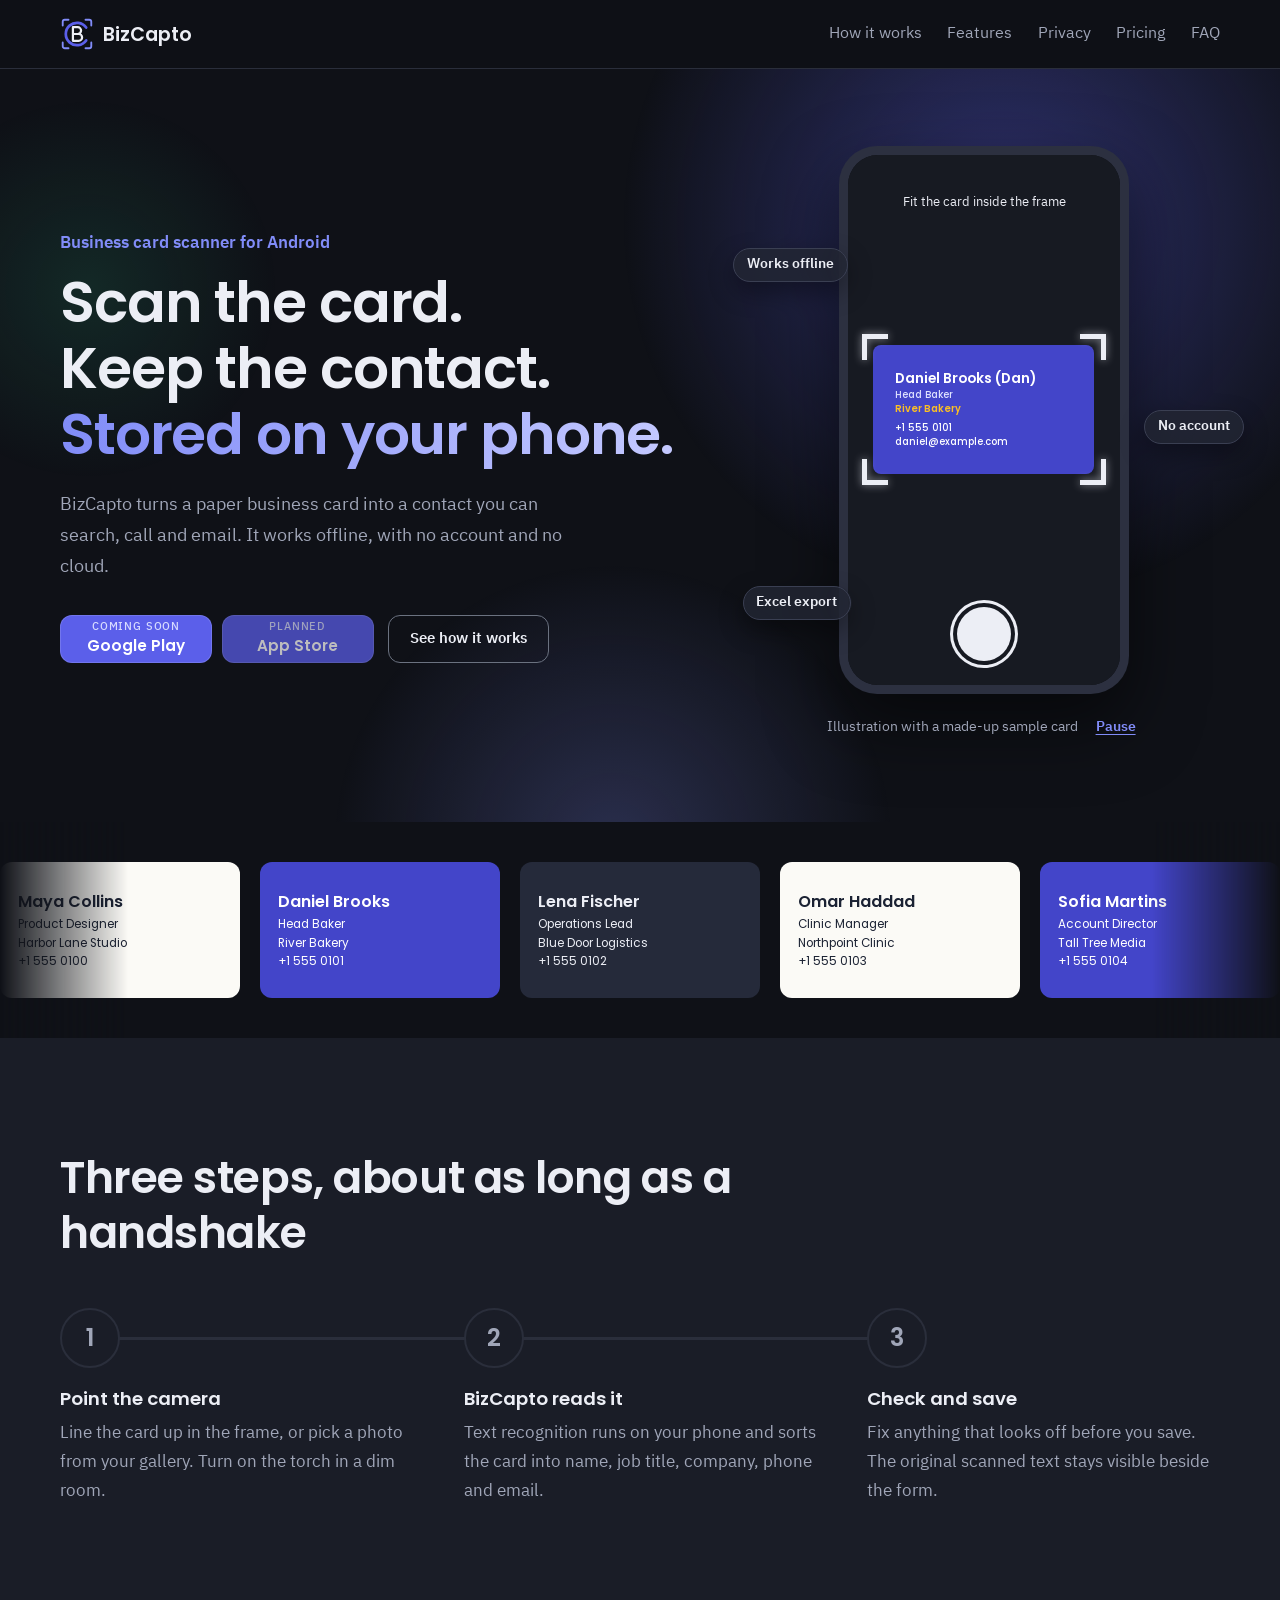
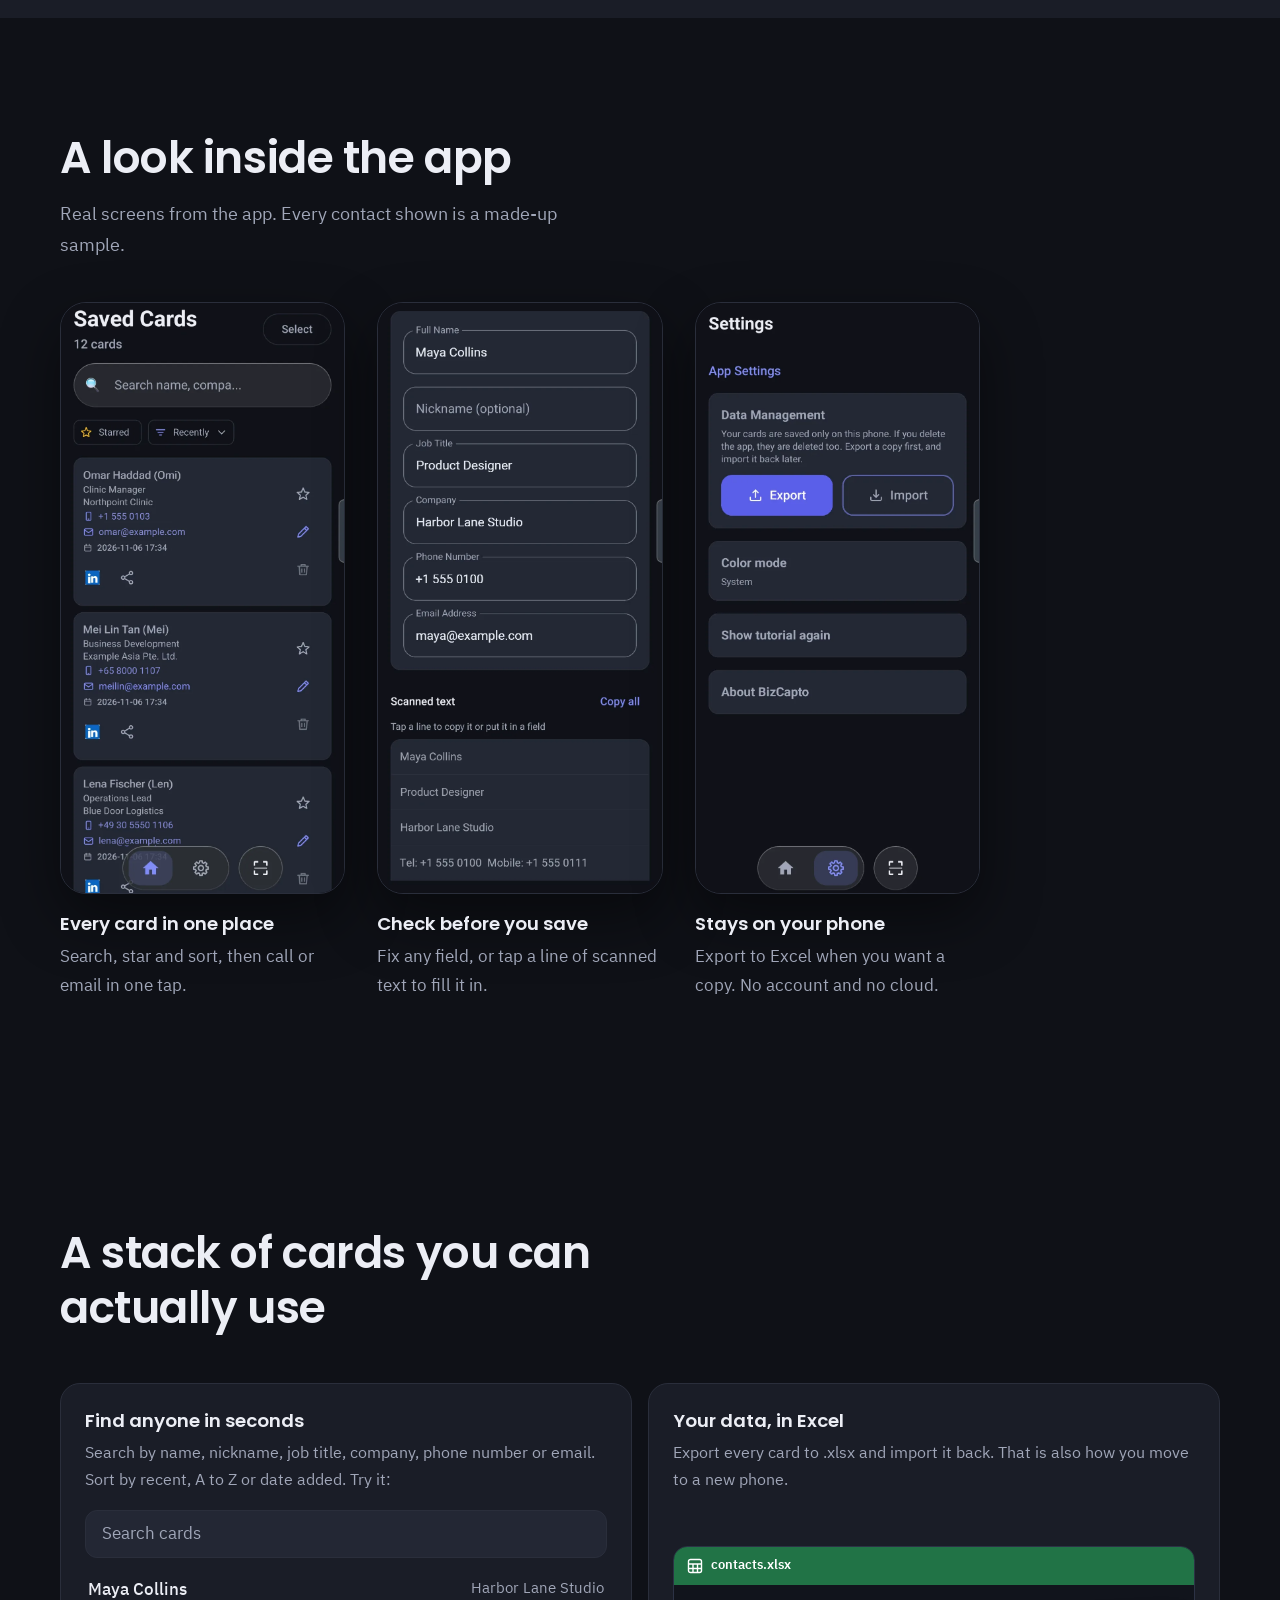
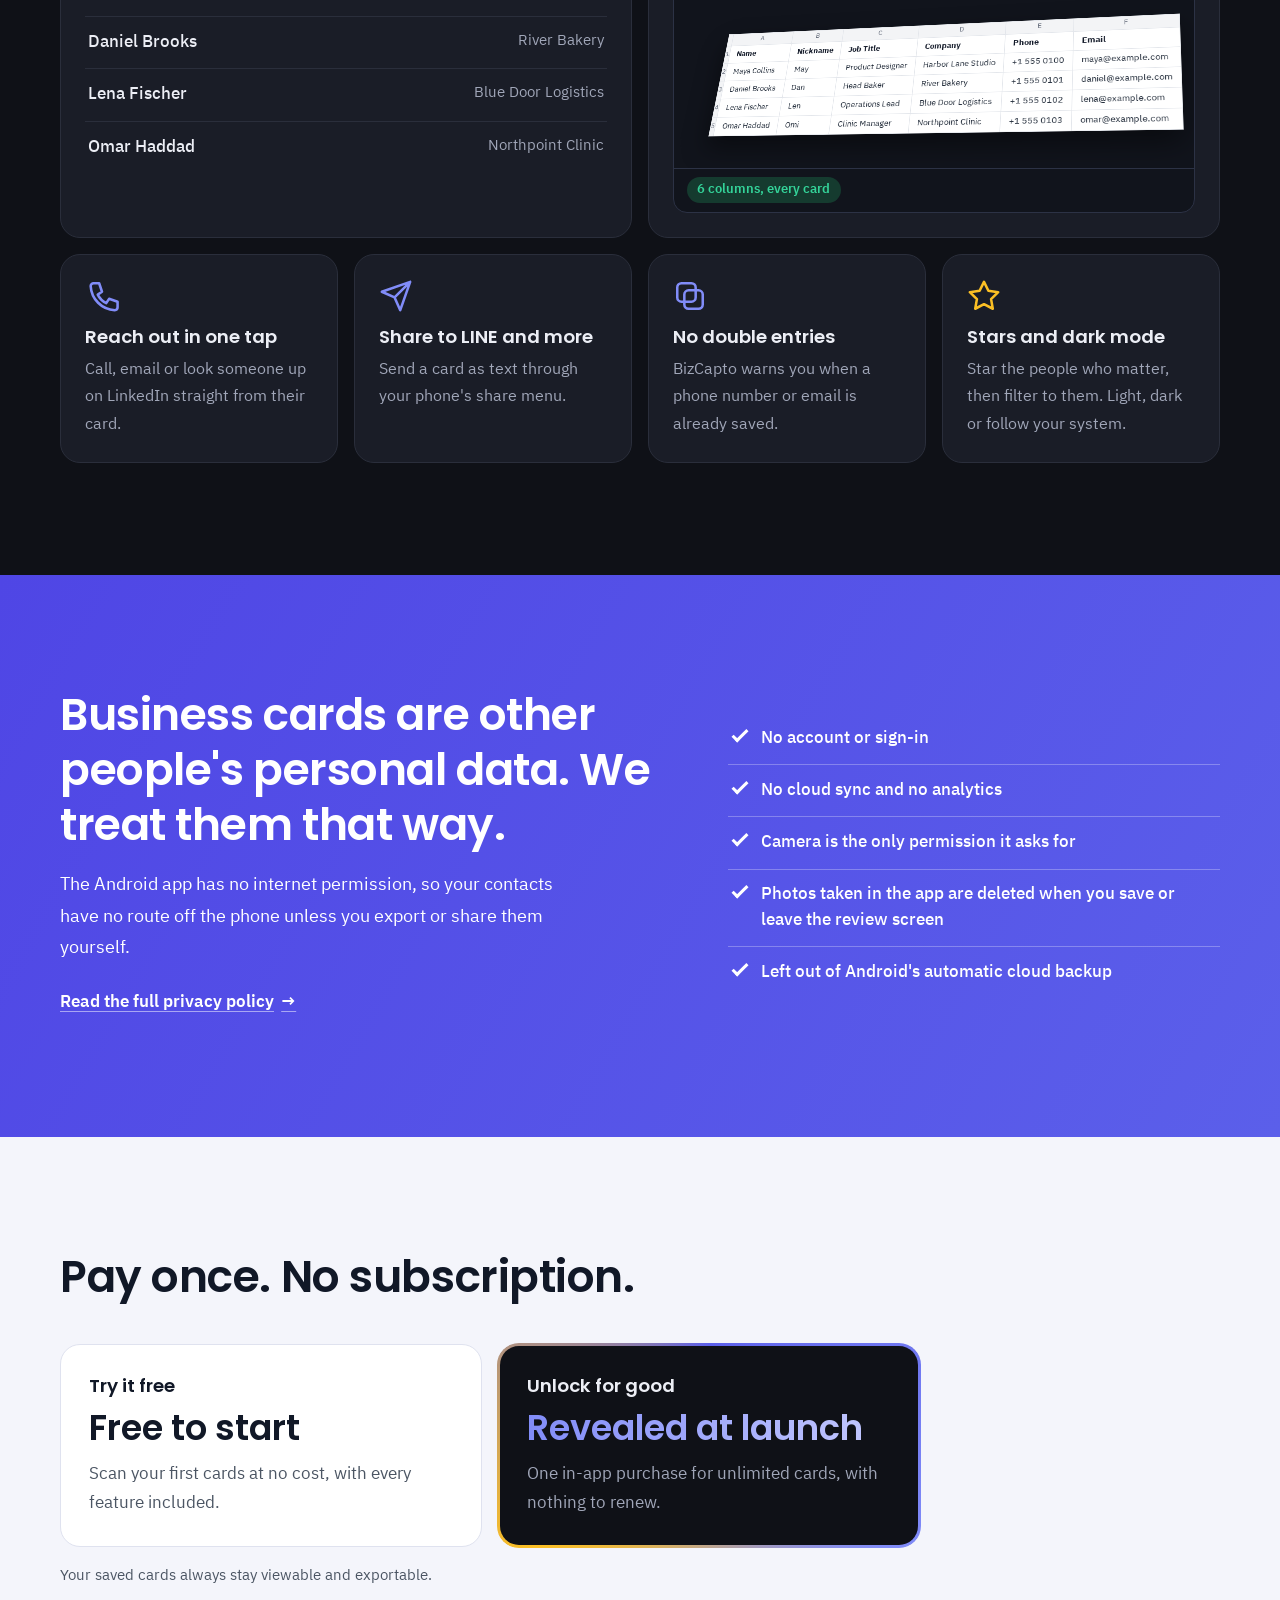
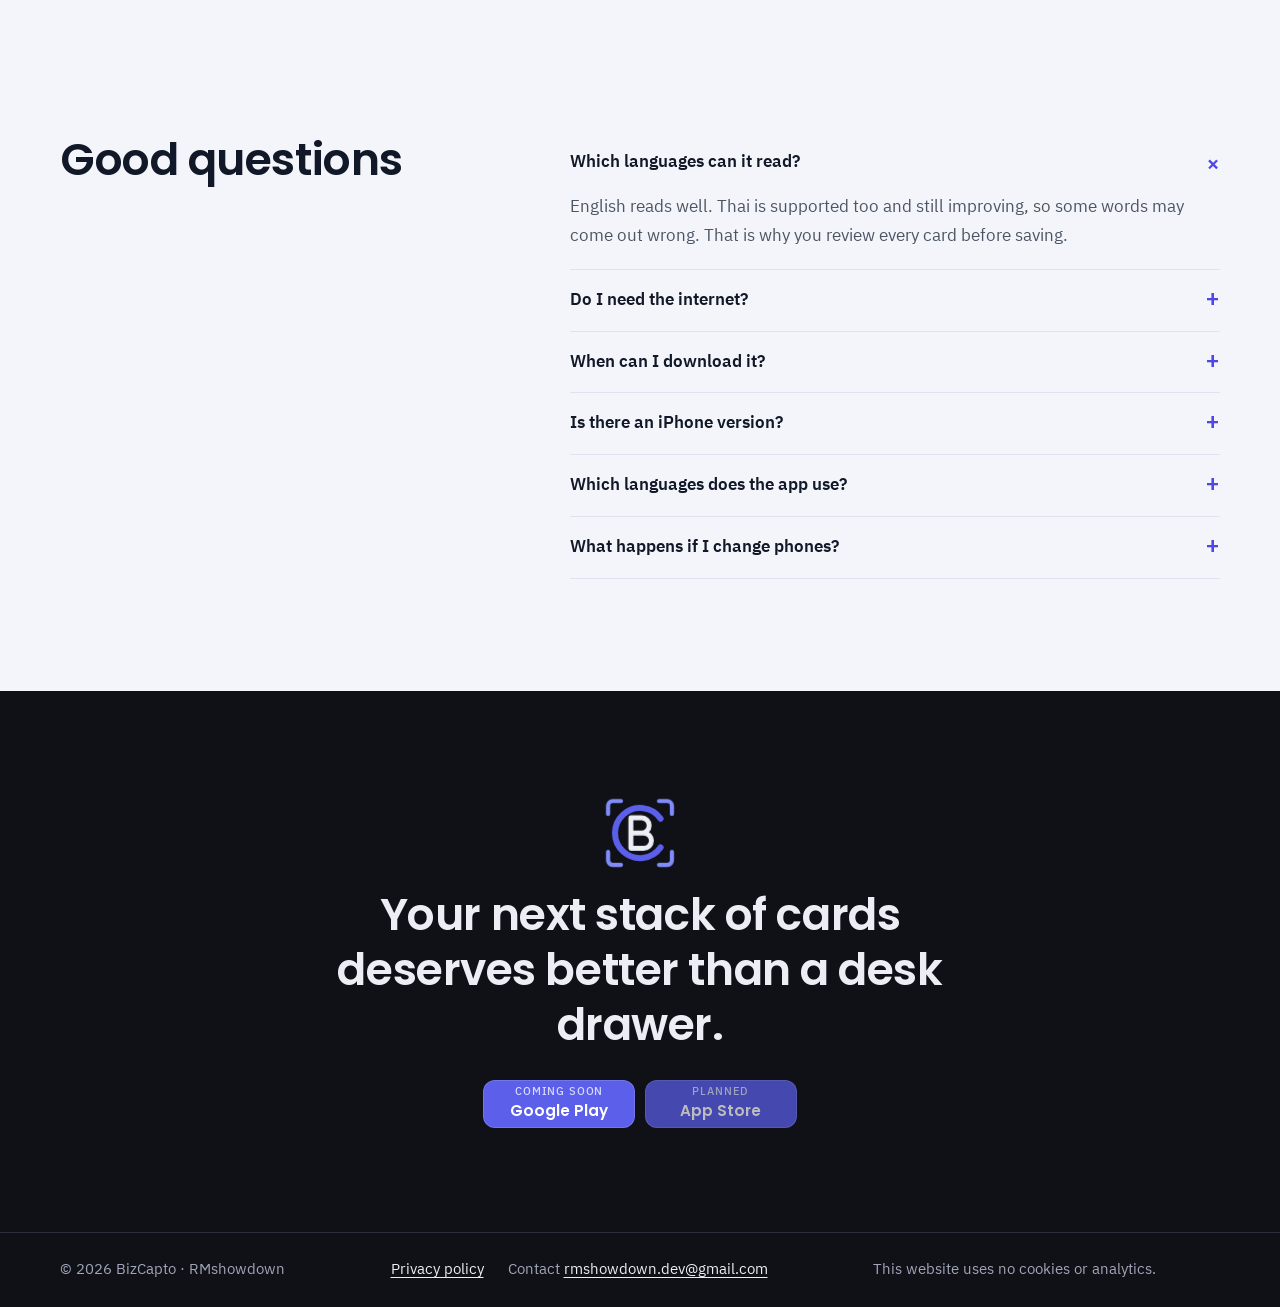
==== index.html @ a4dce727 "Revert "feat(seo): add groups to description, structured data and features"" ====
<!DOCTYPE html>
<html lang="en">
<head>
  <meta charset="utf-8">
  <meta name="viewport" content="width=device-width, initial-scale=1">
  <title>BizCapto: Offline Business Card Scanner</title>
  <meta name="description" content="Android app that scans business cards into contacts you can search, call and email. Works offline, no account, exports to Excel. Reads English and Thai cards.">
  <meta name="google-site-verification" content="9E5ic6exMu49nEAiIoT-Es5bumaMfsEbR8roI2fSj4I">
  <link rel="canonical" href="https://b1ackmonday.github.io/bizcapto-landing-page/">
  <!-- ข้อมูลให้ Google รู้ว่าหน้านี้คือแอปมือถือ (ยังไม่ใส่ราคา จนกว่าจะขายจริง) -->
  <script type="application/ld+json">
  {
    "@context": "https://schema.org",
    "@type": "SoftwareApplication",
    "name": "BizCapto",
    "alternateName": "BizCapto: Business Card Scan",
    "description": "Android app that scans business cards into contacts you can search, call and email. Works offline, no account, exports to Excel. Reads English and Thai cards.",
    "applicationCategory": "BusinessApplication",
    "operatingSystem": "Android 7.0 or newer",
    "inLanguage": ["en", "th"],
    "url": "https://b1ackmonday.github.io/bizcapto-landing-page/",
    "image": "https://b1ackmonday.github.io/bizcapto-landing-page/img/og-image.png",
    "publisher": { "@type": "Organization", "name": "RMshowdown", "email": "rmshowdown.dev@gmail.com" }
  }
  </script>
  <!-- ภาพและข้อความตอนแชร์ลิงก์ใน LINE, Facebook, X -->
  <meta property="og:type" content="website">
  <meta property="og:site_name" content="BizCapto">
  <meta property="og:title" content="BizCapto: Offline Business Card Scanner">
  <meta property="og:description" content="Android app that scans business cards into contacts you can search, call and email. Works offline, no account, exports to Excel. Reads English and Thai cards.">
  <meta property="og:url" content="https://b1ackmonday.github.io/bizcapto-landing-page/">
  <meta property="og:image" content="https://b1ackmonday.github.io/bizcapto-landing-page/img/og-image.png">
  <meta property="og:image:width" content="1024">
  <meta property="og:image:height" content="500">
  <meta property="og:image:alt" content="BizCapto logo with the line: Scan business cards. Keep them private.">
  <meta name="twitter:card" content="summary_large_image">
  <meta name="theme-color" content="#0f1117">
  <link rel="icon" href="data:image/svg+xml,%3Csvg xmlns='http://www.w3.org/2000/svg' viewBox='0 0 100 100'%3E%3Crect width='100' height='100' rx='22' fill='%230f1117'/%3E%3Cg fill='none' stroke-linecap='round' stroke-linejoin='round' transform='translate(11 11) scale(.78)'%3E%3Cpath d='M77 31A33 33 0 1 0 77 69' stroke='%235b5fea' stroke-width='8'/%3E%3Cpath d='M8 25V14a6 6 0 0 1 6-6h11M75 8h11a6 6 0 0 1 6 6v11M92 75v11a6 6 0 0 1-6 6H75M25 92H14a6 6 0 0 1-6-6V75' stroke='%23818cf8' stroke-width='5.5'/%3E%3Cpath d='M38 30v40h17a10 10 0 0 0 0-20H38m0 0h14a10 10 0 0 0 0-20H38' stroke='%23eceef5' stroke-width='6.5'/%3E%3C/g%3E%3C/svg%3E">
  <link rel="preconnect" href="https://fonts.googleapis.com">
  <link rel="preconnect" href="https://fonts.gstatic.com" crossorigin>
  <link rel="stylesheet" href="https://fonts.googleapis.com/css2?family=IBM+Plex+Sans+Thai:wght@400;500;600&family=Poppins:wght@500;600&family=Prompt:wght@500;600&display=swap">
  <link rel="stylesheet" href="styles.css">
  <script>
    // ภาษาไทยเปิดให้เฉพาะเครื่องที่มีภาษาไทยในการตั้งค่าภาษาเท่านั้น
    // คนอื่นเห็นภาษาอังกฤษอย่างเดียว และไม่เห็นปุ่มสลับภาษา
    // ลำดับการเลือก: ค่าที่เคยกดเลือก > ภาษาแรกของเครื่อง
    (function () {
      var saved = null;
      try { saved = localStorage.getItem('bizcapto-lang'); } catch (e) { /* เบราว์เซอร์ปิดการเก็บค่า */ }
      var langs = navigator.languages && navigator.languages.length ? navigator.languages : [navigator.language || ''];
      var isThai = function (l) { return String(l).toLowerCase().indexOf('th') === 0; };
      var thaiOk = Array.prototype.some.call(langs, isThai);
      var lang = saved === 'th' || saved === 'en' ? saved : (isThai(langs[0]) ? 'th' : 'en');
      if (!thaiOk) lang = 'en';
      document.documentElement.lang = lang;
      if (thaiOk) document.documentElement.classList.add('thai-ok');
      document.documentElement.classList.add('js');
    })();
  </script>
</head>
<body>
  <svg width="0" height="0" class="sprite" aria-hidden="true">
    <symbol id="logo" viewBox="0 0 100 100">
      <g fill="none" stroke-linecap="round" stroke-linejoin="round">
        <path d="M77 31A33 33 0 1 0 77 69" stroke="#5b5fea" stroke-width="8"/>
        <path d="M8 25V14a6 6 0 0 1 6-6h11M75 8h11a6 6 0 0 1 6 6v11M92 75v11a6 6 0 0 1-6 6H75M25 92H14a6 6 0 0 1-6-6V75" stroke="#818cf8" stroke-width="5.5"/>
        <path d="M38 30v40h17a10 10 0 0 0 0-20H38m0 0h14a10 10 0 0 0 0-20H38" stroke="#eceef5" stroke-width="6.5"/>
      </g>
    </symbol>
  </svg>

  <a class="skip" href="#how" data-i18n="skip">Skip to content</a>

  <header class="site-header">
    <div class="wrap bar">
      <a class="brand" href="#top"><svg aria-hidden="true"><use href="#logo"/></svg>BizCapto</a>
      <nav class="nav" aria-label="Main" data-i18n-aria="nav.label">
        <a href="#how" data-i18n="nav.how">How it works</a>
        <a href="#features" data-i18n="nav.features">Features</a>
        <a href="#privacy" data-i18n="nav.privacy">Privacy</a>
        <a href="#pricing" data-i18n="nav.pricing">Pricing</a>
        <a href="#faq" data-i18n="nav.faq">FAQ</a>
      </nav>
      <div class="lang" role="group" aria-label="Language" data-i18n-aria="lang.label">
        <span class="lang-thumb" aria-hidden="true"></span>
        <button type="button" data-lang="en" aria-pressed="true">EN</button>
        <button type="button" data-lang="th" aria-pressed="false">ไทย</button>
      </div>
    </div>
    <span class="scroll-bar" aria-hidden="true"></span>
  </header>

  <main id="top">
    <section class="hero" id="hero">
      <div class="aurora" aria-hidden="true"><i></i><i></i><i></i></div>
      <div class="wrap hero-grid">
        <div class="hero-copy">
          <p class="eyebrow" data-i18n="hero.eyebrow">Business card scanner for Android</p>
          <h1 data-i18n="hero.title">Scan the card.<br>Keep the contact.<br><span>Stored on your phone.</span></h1>
          <p class="lead" data-i18n="hero.lead">BizCapto turns a paper business card into a contact you can search, call and email. It works offline, with no account and no cloud.</p>
          <div class="actions">
            <div class="stores">
              <span class="soon"><small data-i18n="cta.soon">Coming soon</small><strong>Google Play</strong></span>
              <span class="soon soon-later"><small data-i18n="cta.planned">Planned</small><strong>App Store</strong></span>
            </div>
            <a class="btn btn-line" href="#how" data-i18n="hero.secondary">See how it works</a>
          </div>
        </div>

        <figure class="demo">
          <div class="pills" aria-hidden="true">
            <span class="pill pill-a" data-depth="26" data-i18n="pill.offline">Works offline</span>
            <span class="pill pill-b" data-depth="-20" data-i18n="pill.account">No account</span>
            <span class="pill pill-c" data-depth="34" data-i18n="pill.excel">Excel export</span>
          </div>
          <div class="bob">
          <div class="phone" id="phone" data-step="0" role="img" aria-label="Illustration: a phone scans a sample business card and fills in the contact fields" data-i18n-aria="demo.alt">
            <div class="screen" aria-hidden="true">
              <span class="flash"></span>
              <div class="cam">
                <p class="cam-hint" data-i18n="demo.hint">Fit the card inside the frame</p>
                <div class="cam-target">
                  <div class="bizcard" id="bizcard">
                    <span class="cl cl-name" data-card="headline">Maya Collins (May)</span>
                    <span class="cl cl-title" data-card="title">Product Designer</span>
                    <span class="cl cl-co" data-card="company">Harbor Lane Studio</span>
                    <span class="cl cl-tel" data-card="phone">+1 555 0100</span>
                    <span class="cl cl-mail" data-card="email">maya@example.com</span>
                  </div>
                  <span class="scanline"></span>
                  <i></i><i></i><i></i><i></i>
                </div>
                <span class="shutter"></span>
              </div>
              <div class="review">
                <p class="review-title" data-i18n="demo.review">Review card</p>
                <dl>
                  <div style="--i:0"><dt data-i18n="demo.name">Name</dt><dd data-field="name">Maya Collins</dd></div>
                  <div style="--i:1"><dt data-i18n="demo.nick">Nickname</dt><dd data-field="nickname">May</dd></div>
                  <div style="--i:2"><dt data-i18n="demo.jobtitle">Job title</dt><dd data-field="title">Product Designer</dd></div>
                  <div style="--i:3"><dt data-i18n="demo.company">Company</dt><dd data-field="company">Harbor Lane Studio</dd></div>
                  <div style="--i:4"><dt data-i18n="demo.phone">Phone</dt><dd data-field="phone">+1 555 0100</dd></div>
                  <div style="--i:5"><dt data-i18n="demo.email">Email</dt><dd data-field="email">maya@example.com</dd></div>
                </dl>
                <span class="save" data-i18n="demo.save">Save</span>
                <span class="saved" data-i18n="demo.saved">Saved on this phone</span>
              </div>
            </div>
          </div>
          </div>
          <figcaption>
            <span data-i18n="demo.caption">Illustration with a made-up sample card</span>
            <button type="button" class="replay" id="demoToggle" data-paused="false"><span class="when-playing" data-i18n="demo.pause">Pause</span><span class="when-paused" data-i18n="demo.play">Play</span></button>
          </figcaption>
        </figure>
      </div>
    </section>

    <div class="belt" id="belt" aria-hidden="true">
      <div class="belt-track" id="beltTrack"></div>
    </div>

    <section id="how" class="section how">
      <div class="wrap">
        <h2 data-i18n="how.title">Three steps, about as long as a handshake</h2>
        <div class="steps-wrap" id="steps">
        <span class="steps-line" aria-hidden="true"><i></i></span>
        <ol class="steps">
          <li>
            <span class="num">1</span>
            <h3 data-i18n="how.1.title">Point the camera</h3>
            <p data-i18n="how.1.text">Line the card up in the frame, or pick a photo from your gallery. Turn on the torch in a dim room.</p>
          </li>
          <li>
            <span class="num">2</span>
            <h3 data-i18n="how.2.title">BizCapto reads it</h3>
            <p data-i18n="how.2.text">Text recognition runs on your phone and sorts the card into name, job title, company, phone and email.</p>
          </li>
          <li>
            <span class="num">3</span>
            <h3 data-i18n="how.3.title">Check and save</h3>
            <p data-i18n="how.3.text">Fix anything that looks off before you save. The original scanned text stays visible beside the form.</p>
          </li>
        </ol>
        </div>
      </div>
    </section>

    <section id="screens" class="section screens">
      <div class="wrap">
        <h2 data-i18n="screens.title">A look inside the app</h2>
        <p class="lead" data-i18n="screens.lead">Real screens from the app. Every contact shown is a made-up sample.</p>
        <div class="shots">
          <figure class="shot">
            <img src="img/screen-cards.webp" width="857" height="1785" loading="lazy" decoding="async" alt="The saved cards list with search, a Starred filter and sorting" data-i18n-alt="screens.1.alt">
            <figcaption>
              <h3 data-i18n="screens.1.title">Every card in one place</h3>
              <p data-i18n="screens.1.text">Search, star and sort, then call or email in one tap.</p>
            </figcaption>
          </figure>
          <figure class="shot">
            <img src="img/screen-review.webp" width="857" height="1785" loading="lazy" decoding="async" alt="The review screen with the contact fields and the scanned text below" data-i18n-alt="screens.2.alt">
            <figcaption>
              <h3 data-i18n="screens.2.title">Check before you save</h3>
              <p data-i18n="screens.2.text">Fix any field, or tap a line of scanned text to fill it in.</p>
            </figcaption>
          </figure>
          <figure class="shot">
            <img src="img/screen-privacy.webp" width="857" height="1785" loading="lazy" decoding="async" alt="Settings with Export and Import, and a note that cards are saved only on this phone" data-i18n-alt="screens.3.alt">
            <figcaption>
              <h3 data-i18n="screens.3.title">Stays on your phone</h3>
              <p data-i18n="screens.3.text">Export to Excel when you want a copy. No account and no cloud.</p>
            </figcaption>
          </figure>
        </div>
      </div>
    </section>

    <section id="features" class="section features">
      <div class="wrap">
        <h2 data-i18n="feat.title">A stack of cards you can actually use</h2>
        <div class="bento">
          <article class="tile tile-search">
            <h3 data-i18n="feat.search.title">Find anyone in seconds</h3>
            <p data-i18n="feat.search.text">Search by name, nickname, job title, company, phone number or email. Sort by recent, A to Z or date added. Try it:</p>
            <div class="search-demo">
              <label class="sr-only" for="q" data-i18n="feat.search.label">Search sample cards</label>
              <input id="q" type="search" autocomplete="off" placeholder="Search cards" data-i18n-placeholder="feat.search.placeholder">
              <!-- data-find = ข้อความที่ค้นได้, data-phone = เบอร์ (ค้นด้วยตัวเลขอย่างน้อย 3 ตัว เหมือนในแอป) -->
              <ul id="people">
                <li data-find="maya collins may product designer harbor lane studio maya@example.com" data-phone="+1 555 0100"><b>Maya Collins</b><span class="co">Harbor Lane Studio</span><span class="ph">+1 555 0100</span></li>
                <li data-find="daniel brooks dan head baker river bakery daniel@example.com" data-phone="+1 555 0101"><b>Daniel Brooks</b><span class="co">River Bakery</span><span class="ph">+1 555 0101</span></li>
                <li data-find="lena fischer len operations lead blue door logistics lena@example.com" data-phone="+1 555 0102"><b>Lena Fischer</b><span class="co">Blue Door Logistics</span><span class="ph">+1 555 0102</span></li>
                <li data-find="omar haddad omi clinic manager northpoint clinic omar@example.com" data-phone="+1 555 0103"><b>Omar Haddad</b><span class="co">Northpoint Clinic</span><span class="ph">+1 555 0103</span></li>
              </ul>
              <p class="none" id="none" hidden data-i18n="feat.search.none">No sample card matches.</p>
            </div>
          </article>

          <article class="tile tile-excel">
            <h3 data-i18n="feat.excel.title">Your data, in Excel</h3>
            <p data-i18n="feat.excel.text">Export every card to .xlsx and import it back. That is also how you move to a new phone.</p>
            <!-- แผ่น Excel ตัวอย่าง: หัวคอลัมน์ตรงกับไฟล์ที่แอปส่งออกจริง ภาพเคลื่อนไหวอยู่ใน script.js หัวข้อ "แผ่น Excel" -->
            <div class="xl" id="xl" role="img" aria-label="Sample Excel export with the columns Name, Nickname, Job Title, Company, Phone and Email" data-i18n-aria="feat.excel.alt">
              <div class="xl-bar" aria-hidden="true">
                <svg viewBox="0 0 16 16"><rect x="1.5" y="1.5" width="13" height="13" rx="2"/><path d="M1.5 6h13M1.5 10.5h13M6 6v8.5M10.5 6v8.5"/></svg>
                <span>contacts.xlsx</span>
              </div>
              <div class="xl-view" id="xlView" aria-hidden="true">
                <div class="xl-tilt" id="xlTilt">
                  <div class="xl-stage" id="xlStage">
                    <table class="xl-grid">
                  <tr class="xl-letters"><th class="xl-corner"></th><th>A</th><th>B</th><th>C</th><th>D</th><th>E</th><th>F</th></tr>
                  <tr class="xl-head"><th class="xl-num">1</th><th>Name</th><th>Nickname</th><th>Job Title</th><th>Company</th><th>Phone</th><th>Email</th></tr>
                  <tr><th class="xl-num">2</th><td>Maya Collins</td><td>May</td><td>Product Designer</td><td>Harbor Lane Studio</td><td>+1 555 0100</td><td>maya@example.com</td></tr>
                  <tr><th class="xl-num">3</th><td>Daniel Brooks</td><td>Dan</td><td>Head Baker</td><td>River Bakery</td><td>+1 555 0101</td><td>daniel@example.com</td></tr>
                  <tr><th class="xl-num">4</th><td>Lena Fischer</td><td>Len</td><td>Operations Lead</td><td>Blue Door Logistics</td><td>+1 555 0102</td><td>lena@example.com</td></tr>
                  <tr><th class="xl-num">5</th><td>Omar Haddad</td><td>Omi</td><td>Clinic Manager</td><td>Northpoint Clinic</td><td>+1 555 0103</td><td>omar@example.com</td></tr>
                    </table>
                    <span class="xl-hl" id="xlHl"></span>
                  </div>
                </div>
              </div>
              <div class="xl-foot" aria-hidden="true">
                <span class="xl-chip" id="xlChip">A · Name</span>
                <span class="xl-all" id="xlAll" data-i18n="feat.excel.all">6 columns, every card</span>
                <span class="xl-hint" data-i18n="feat.excel.hint">Swipe to look around</span>
              </div>
            </div>
          </article>

          <article class="tile">
            <svg class="ico ico-call" viewBox="0 0 24 24" aria-hidden="true"><path d="M6 3h4l2 6-3 2a13 13 0 0 0 6 6l2-3 6 2v4a2 2 0 0 1-2 2A18 18 0 0 1 4 5a2 2 0 0 1 2-2Z"/></svg>
            <h3 data-i18n="feat.act.title">Reach out in one tap</h3>
            <p data-i18n="feat.act.text">Call, email or look someone up on LinkedIn straight from their card.</p>
          </article>
          <article class="tile">
            <svg class="ico ico-share" viewBox="0 0 24 24" aria-hidden="true"><path d="M22 2 11 13M22 2l-7 20-4-9-9-4Z"/></svg>
            <h3 data-i18n="feat.share.title">Share to LINE and more</h3>
            <p data-i18n="feat.share.text">Send a card as text through your phone's share menu.</p>
          </article>
          <article class="tile">
            <svg class="ico ico-dup" viewBox="0 0 24 24" aria-hidden="true"><rect class="dup-a" x="3" y="3" width="13" height="13" rx="3"/><rect class="dup-b" x="8" y="8" width="13" height="13" rx="3"/></svg>
            <h3 data-i18n="feat.dup.title">No double entries</h3>
            <p data-i18n="feat.dup.text">BizCapto warns you when a phone number or email is already saved.</p>
          </article>
          <article class="tile">
            <svg class="ico ico-star" viewBox="0 0 24 24" aria-hidden="true"><path d="m12 2 3.1 6.3 6.9 1-5 4.9 1.2 6.8-6.2-3.2-6.2 3.2 1.2-6.8-5-4.9 6.9-1Z"/></svg>
            <h3 data-i18n="feat.star.title">Stars and dark mode</h3>
            <p data-i18n="feat.star.text">Star the people who matter, then filter to them. Light, dark or follow your system.</p>
          </article>
        </div>
      </div>
    </section>

    <section id="privacy" class="section privacy">
      <div class="priv-frame" aria-hidden="true"><i></i><i></i><i></i><i></i></div>
      <div class="wrap privacy-grid">
        <div>
          <h2 data-i18n="priv.title">Business cards are other people's personal data. We treat them that way.</h2>
          <p class="lead" data-i18n="priv.lead">The Android app has no internet permission, so your contacts have no route off the phone unless you export or share them yourself.</p>
          <a class="text-link" href="privacy.html" data-i18n="priv.more">Read the full privacy policy</a>
        </div>
        <ul class="checks">
          <li data-i18n="priv.1">No account or sign-in</li>
          <li data-i18n="priv.2">No cloud sync and no analytics</li>
          <li data-i18n="priv.3">Camera is the only permission it asks for</li>
          <li data-i18n="priv.4">Photos taken in the app are deleted when you save or leave the review screen</li>
          <li data-i18n="priv.5">Left out of Android's automatic cloud backup</li>
        </ul>
      </div>
    </section>

    <section id="pricing" class="section pricing">
      <div class="wrap">
        <h2 data-i18n="price.title">Pay once. No subscription.</h2>
        <div class="plans">
          <article class="plan">
            <h3 data-i18n="price.free.title">Try it free</h3>
            <p class="amount" data-i18n="price.free.amount">Free to start</p>
            <p data-i18n="price.free.text">Scan your first cards at no cost, with every feature included.</p>
          </article>
          <article class="plan plan-main">
            <h3 data-i18n="price.paid.title">Unlock for good</h3>
            <p class="amount" data-i18n="price.paid.amount">Revealed at launch</p>
            <p data-i18n="price.paid.text">One in-app purchase for unlimited cards, with nothing to renew.</p>
          </article>
        </div>
        <p class="fine" data-i18n="price.note">Your saved cards always stay viewable and exportable.</p>
      </div>
    </section>

    <section id="faq" class="section faq">
      <div class="wrap faq-grid">
        <h2 data-i18n="faq.title">Good questions</h2>
        <div class="qa">
          <details open>
            <summary data-i18n="faq.1.q">Which languages can it read?</summary>
            <p data-i18n="faq.1.a">English reads well. Thai is supported too and still improving, so some words may come out wrong. That is why you review every card before saving.</p>
          </details>
          <details>
            <summary data-i18n="faq.2.q">Do I need the internet?</summary>
            <p data-i18n="faq.2.a">No. Scanning, reading and saving all happen on the phone. Only the LinkedIn button opens your browser, and only when you tap it.</p>
          </details>
          <details>
            <summary data-i18n="faq.3.q">When can I download it?</summary>
            <p data-i18n="faq.3.a">BizCapto is still in development and is not on Google Play yet. It will need Android 7.0 or newer.</p>
          </details>
          <details>
            <summary data-i18n="faq.4.q">Is there an iPhone version?</summary>
            <p data-i18n="faq.4.a">It is planned. Android comes first and the iPhone version is still being built.</p>
          </details>
          <details>
            <summary data-i18n="faq.5.q">Which languages does the app use?</summary>
            <p data-i18n="faq.5.a">The app follows your phone's language. English and Thai are available, and more languages are planned.</p>
          </details>
          <details>
            <summary data-i18n="faq.6.q">What happens if I change phones?</summary>
            <p data-i18n="faq.6.a">Export your cards to Excel on the old phone and import the file on the new one. There is no cloud copy, so keep that file safe.</p>
          </details>
        </div>
      </div>
    </section>

    <section class="closing">
      <div class="wrap">
        <svg class="closing-logo" viewBox="0 0 100 100" aria-hidden="true">
          <g fill="none" stroke-linecap="round" stroke-linejoin="round">
            <path pathLength="1" d="M8 25V14a6 6 0 0 1 6-6h11M75 8h11a6 6 0 0 1 6 6v11M92 75v11a6 6 0 0 1-6 6H75M25 92H14a6 6 0 0 1-6-6V75" stroke="#818cf8" stroke-width="5.5"/>
            <path pathLength="1" d="M77 31A33 33 0 1 0 77 69" stroke="#5b5fea" stroke-width="8"/>
            <path pathLength="1" d="M38 30v40h17a10 10 0 0 0 0-20H38m0 0h14a10 10 0 0 0 0-20H38" stroke="#eceef5" stroke-width="6.5"/>
          </g>
        </svg>
        <h2 data-i18n="close.title">Your next stack of cards deserves better than a desk drawer.</h2>
        <div class="stores">
              <span class="soon"><small data-i18n="cta.soon">Coming soon</small><strong>Google Play</strong></span>
              <span class="soon soon-later"><small data-i18n="cta.planned">Planned</small><strong>App Store</strong></span>
            </div>
      </div>
    </section>
  </main>

  <footer class="site-footer">
    <div class="wrap foot">
      <span>© 2026 BizCapto · RMshowdown</span>
      <span class="foot-links">
        <a href="privacy.html" data-i18n="foot.privacy">Privacy policy</a>
        <span><span data-i18n="foot.contact">Contact</span> <a href="mailto:rmshowdown.dev@gmail.com">rmshowdown.dev@gmail.com</a></span>
      </span>
      <span data-i18n="foot.note">This website uses no cookies or analytics.</span>
    </div>
  </footer>

  <button type="button" class="to-top" id="toTop" aria-label="Back to top" data-i18n-aria="top.label">
    <svg viewBox="0 0 24 24" aria-hidden="true"><path d="M12 19V5M5 12l7-7 7 7"/></svg>
  </button>

  <script src="th.js"></script>
  <script src="script.js"></script>
</body>
</html>
---- styles.css ----
/* BizCapto website: สีตามชุด Midnight Indigo ของแอป (shared/.../Theme.kt) */
:root {
  --bg: #0f1117;
  --surface: #1a1d27;
  --surface-2: #232734;
  --line: #2a2e3b;
  --text: #eceef5;
  --muted: #a0a6b8;
  --indigo: #818cf8;
  --indigo-strong: #5b5fea;
  --indigo-ink: #4f46e5;
  --amber: #fbbf24;
  --green: #34d399;
  --light: #f4f5fb;
  --light-line: #dfe2ef;
  --ink: #111827;
  --ink-muted: #4b5563;
  --head: "Poppins", "Prompt", "Noto Sans Thai", sans-serif;
  --body: "IBM Plex Sans Thai", "Noto Sans Thai", "Leelawadee UI", Tahoma, sans-serif;
  --header-h: 68px;
}

*, *::before, *::after { box-sizing: border-box; }
html { scroll-behavior: smooth; scroll-padding-top: calc(var(--header-h) + 16px); }
body {
  margin: 0; background: var(--bg); color: var(--text);
  font: 400 1.0625rem/1.7 var(--body);
  -webkit-font-smoothing: antialiased;
}
h1, h2, h3, p, ul, ol, dl, dd, figure { margin: 0; padding: 0; }
ul, ol { list-style: none; }
button, input { font: inherit; color: inherit; }
button { cursor: pointer; }
svg { display: block; }
[hidden] { display: none !important; }
.sprite { position: absolute; }
.sr-only { position: absolute; width: 1px; height: 1px; overflow: hidden; clip-path: inset(50%); white-space: nowrap; }
:focus-visible { outline: 3px solid var(--amber); outline-offset: 3px; border-radius: 6px; }

.wrap { width: min(1160px, 100% - 2.5rem); margin-inline: auto; }
.skip { position: absolute; left: 1rem; top: -5rem; z-index: 100; padding: .5rem 1rem; border-radius: 8px; background: var(--amber); color: var(--ink); }
.skip:focus { top: .5rem; }

h1, h2, h3 { font-family: var(--head); font-weight: 600; }
:lang(th) h1, :lang(th) h2, :lang(th) h3, :lang(th) .amount { font-family: "Prompt", "Noto Sans Thai", sans-serif; font-weight: 500; }
h2 { font-size: clamp(1.8rem, 3.6vw, 2.75rem); line-height: 1.25; letter-spacing: -.01em; max-width: 24ch; }
:lang(th) h2 { line-height: 1.4; letter-spacing: 0; }
h3 { font-size: 1.15rem; line-height: 1.45; }
.lead { font-size: 1.15rem; color: var(--muted); max-width: 33rem; }
.section { padding-block: clamp(4rem, 9vw, 7rem); }

/* ส่วนหัว */
.site-header { position: sticky; top: 0; z-index: 50; background: rgb(15 17 23 / .86); backdrop-filter: blur(14px); border-bottom: 1px solid var(--line); }
.bar { height: var(--header-h); display: flex; align-items: center; gap: 1.5rem; }
.brand { display: inline-flex; align-items: center; gap: .55rem; font: 600 1.2rem var(--head); color: var(--text); text-decoration: none; }
.brand svg { width: 34px; height: 34px; }
.nav { display: flex; gap: 1.6rem; margin-left: auto; }
.nav a { color: var(--muted); font-size: .98rem; text-decoration: none; white-space: nowrap; }
.nav a:hover { color: var(--text); }
html:not(.thai-ok) .lang { display: none; }
.lang { position: relative; display: grid; grid-template-columns: 1fr 1fr; padding: 3px; border-radius: 999px; background: var(--surface-2); flex: none; }
.lang button { min-width: 46px; min-height: 36px; padding: 0 .7rem; border: 0; border-radius: 999px; background: none; color: var(--muted); font-weight: 600; font-size: .92rem; }
.lang button { position: relative; transition: color .25s ease; }
.lang button[aria-pressed="true"] { color: var(--bg); }

/* ส่วนแรก */
.hero { position: relative; overflow: hidden; }
.hero-grid { position: relative; display: grid; grid-template-columns: 1.15fr .85fr; align-items: center; gap: 3rem; padding-block: clamp(2.5rem, 6vw, 5rem); }
.eyebrow { color: var(--indigo); font-weight: 600; }
h1 { font-size: clamp(2.3rem, 4.7vw, 3.55rem); line-height: 1.16; letter-spacing: -.02em; margin: .8rem 0 1.3rem; }
:lang(th) h1 { line-height: 1.38; letter-spacing: 0; font-size: clamp(2.2rem, 4.6vw, 3.6rem); }
h1 span { color: var(--indigo); }

.actions { display: flex; flex-wrap: wrap; align-items: center; gap: .9rem; margin-top: 2rem; }
.btn { display: inline-flex; align-items: center; justify-content: center; min-height: 48px; padding: .4rem 1.3rem; border-radius: 12px; font-size: .95rem; font-weight: 600; text-decoration: none; }
.btn-line { border: 1.5px solid var(--outline, #6b7280); color: var(--text); }
.btn-line:hover { border-color: var(--indigo); }
/* ป้ายร้านค้า 2 อัน กว้างเท่ากันเสมอ สีเรียบ ไม่มีเอฟเฟกต์ซ้อน */
.stores { display: grid; grid-template-columns: repeat(2, 9.5rem); gap: .6rem; }
.soon {
  display: flex; flex-direction: column; align-items: center; justify-content: center; min-height: 48px; padding: .3rem .75rem;
  border-radius: 12px; line-height: 1.25; color: #fff; text-align: center; background: var(--indigo-strong);
  box-shadow: inset 0 0 0 1px rgb(255 255 255 / .14); transition: background-color .2s ease;
}
.soon:hover { background: #6466ee; }
.soon small { font-size: .66rem; font-weight: 500; color: #d7dbff; }
:lang(en) .soon small { text-transform: uppercase; letter-spacing: .08em; }
.soon strong { font: 600 .95rem var(--head); white-space: nowrap; }

/* ตัวสาธิตในจอมือถือ */
.demo { position: relative; display: grid; justify-items: center; gap: 1rem; }
.cam-target > i { position: absolute; width: 56px; height: 56px; border: 0 solid var(--indigo); }
.cam-target > i:nth-of-type(1) { top: 0; left: 0; border-top-width: 5px; border-left-width: 5px; border-top-left-radius: 16px; }
.cam-target > i:nth-of-type(2) { top: 0; right: 0; border-top-width: 5px; border-right-width: 5px; border-top-right-radius: 16px; }
.cam-target > i:nth-of-type(3) { bottom: 0; right: 0; border-bottom-width: 5px; border-right-width: 5px; border-bottom-right-radius: 16px; }
.cam-target > i:nth-of-type(4) { bottom: 0; left: 0; border-bottom-width: 5px; border-left-width: 5px; border-bottom-left-radius: 16px; }

.phone { width: min(290px, 74vw); aspect-ratio: 9 / 17; padding: 9px; border-radius: 38px; background: #2c3040; box-shadow: 0 30px 70px rgb(0 0 0 / .55); }
.screen { position: relative; height: 100%; border-radius: 30px; overflow: hidden; background: var(--bg); }
.cam, .review { position: absolute; inset: 0; transition: opacity .35s ease; }
.cam { display: flex; flex-direction: column; align-items: center; justify-content: space-between; padding: 2.4rem .9rem 1.5rem; background: #171a22; }
.cam-hint { font-size: .8rem; color: var(--text); text-align: center; line-height: 1.5; }
.cam-target { position: relative; width: 100%; padding: 11px; }
.cam-target > i { width: 26px; height: 26px; border-color: var(--text); }
.cam-target > i:nth-of-type(n) { border-radius: 0; }
.bizcard { display: grid; gap: 1px; aspect-ratio: 1.72; padding: 8% 9%; align-content: center; border-radius: 8px; background: #fbfaf6; color: #1b2233; font-family: var(--head); line-height: 1.35; }
.cl { width: fit-content; font-size: .6rem; font-weight: 500; border-radius: 3px; padding-inline: 2px; }
.cl-name { font-size: .86rem; font-weight: 600; }
.cl-title { color: #4b5563; }
.cl-co { color: var(--indigo-ink); font-weight: 600; margin-bottom: 5px; }
.scanline { position: absolute; left: 6px; right: 6px; top: 8px; height: 2px; border-radius: 2px; background: linear-gradient(90deg, transparent, #c4c9ff 15%, #c4c9ff 85%, transparent); box-shadow: 0 0 12px 3px rgb(129 140 248 / .6), 0 0 32px 9px rgb(129 140 248 / .3); opacity: 0; }
.shutter { width: 54px; height: 54px; border-radius: 50%; background: var(--text); box-shadow: 0 0 0 4px #171a22, 0 0 0 7px var(--text); }

.phone[data-step="1"] .scanline { animation: sweep 1.15s ease-in-out 2 alternate; }
.phone[data-step="1"] .cl { animation: readline .5s ease forwards; }
.phone[data-step="1"] .cl-title { animation-delay: .3s; }
.phone[data-step="1"] .cl-co { animation-delay: .6s; }
.phone[data-step="1"] .cl-tel { animation-delay: .9s; }
.phone[data-step="1"] .cl-mail { animation-delay: 1.2s; }
@keyframes sweep { from { top: 8px; opacity: 1; } to { top: calc(100% - 11px); opacity: 1; } }
@keyframes readline { to { background: rgb(129 140 248 / .35); } }

.review { padding: 2.1rem .95rem 1rem; display: flex; flex-direction: column; opacity: 0; background: var(--bg); }
.review-title { font: 600 1rem var(--head); margin-bottom: .55rem; }
:lang(th) .review-title { font-family: "Prompt", sans-serif; font-weight: 500; }
.review dl { display: grid; gap: .32rem; }
.review dl div { padding: .22rem .6rem .28rem; border-radius: 9px; background: var(--surface); opacity: 0; transform: translateY(8px); }
.review dt { font-size: .64rem; color: var(--muted); line-height: 1.4; }
.review dd { font-size: .82rem; line-height: 1.4; white-space: nowrap; }
.save, .saved { display: grid; place-items: center; min-height: 38px; margin-top: auto; border-radius: 10px; font-size: .85rem; font-weight: 600; text-align: center; line-height: 1.3; }
.save { background: var(--indigo); color: var(--bg); }
.saved { position: absolute; left: .95rem; right: .95rem; bottom: 1rem; background: #153b2f; color: var(--green); opacity: 0; transition: opacity .3s ease; }

.phone[data-step="2"] .cam, .phone[data-step="3"] .cam { opacity: 0; }
.phone[data-step="2"] .review, .phone[data-step="3"] .review { opacity: 1; }
.review dl div.on { opacity: 1; transform: none; transition: opacity .25s ease, transform .25s ease; }
.phone[data-step="3"] .saved { opacity: 1; }

.demo figcaption { position: relative; display: flex; flex-wrap: wrap; justify-content: center; align-items: center; gap: .1rem .8rem; font-size: .88rem; color: var(--muted); text-align: center; }
.replay { min-height: 36px; padding: 0 .3rem; border: 0; background: none; color: var(--indigo); font-weight: 600; text-decoration: underline; text-underline-offset: 3px; }

/* วิธีใช้ */
.how { background: var(--surface); }
.steps-wrap { --g: clamp(1.5rem, 4vw, 3.5rem); position: relative; margin-top: 3rem; }
.steps { position: relative; display: grid; grid-template-columns: repeat(3, 1fr); gap: var(--g); }
.steps li { position: relative; }
.num {
  display: grid; place-items: center; width: 60px; height: 60px; margin-bottom: 1.1rem; border-radius: 50%;
  border: 2px solid var(--line); background: var(--surface); color: var(--muted); font: 600 1.5rem/1 var(--head);
  transition: background-color .35s ease, color .35s ease, border-color .35s ease, transform .45s cubic-bezier(.3, 1.6, .5, 1);
}
.steps p { color: var(--muted); margin-top: .4rem; }

/* ฟีเจอร์ */
.bento { display: grid; grid-template-columns: repeat(4, 1fr); gap: 1rem; margin-top: 3rem; }
.tile { padding: 1.5rem; border-radius: 20px; background: var(--surface); border: 1px solid var(--line); }
.tile p { color: var(--muted); font-size: 1rem; margin-top: .35rem; }
.tile-search, .tile-excel { grid-column: span 2; }
.tile-excel { display: flex; flex-direction: column; }
.tile-excel p { margin-bottom: 1rem; }
.search-demo { margin-top: 1rem; }
.search-demo input {
  width: 100%; min-height: 48px; padding: 0 1rem; border-radius: 12px;
  border: 1px solid var(--line); background: var(--surface-2); color: var(--text);
}
.search-demo input::placeholder { color: var(--muted); }
#people { margin-top: .4rem; min-height: 15.5rem; }
#people li { display: flex; flex-wrap: wrap; justify-content: space-between; gap: 0 1rem; padding: .7rem .2rem; border-bottom: 1px solid var(--line); }
#people li:last-child { border-bottom: 0; }
#people b { font-weight: 500; }
#people span { color: var(--muted); font-size: .95rem; }
/* ปกติแสดงชื่อบริษัท ถ้าค้นด้วยตัวเลขจะแสดงเบอร์แทน ให้เห็นว่าเจอเพราะอะไร */
#people .ph { display: none; font-variant-numeric: tabular-nums; color: var(--green); }
#people.by-phone .co { display: none; }
#people.by-phone .ph { display: inline; }
.none { position: relative; margin-top: -14rem !important; }

/* ความเป็นส่วนตัว */
.privacy { position: relative; overflow: hidden; color: #fff; background: linear-gradient(120deg, #4f46e5, #5b5fea, #4f46e5, #5b5fea); background-size: 300% 300%; animation: drift 16s ease-in-out infinite alternate; }
.privacy-grid { position: relative; display: grid; grid-template-columns: 1.2fr 1fr; gap: clamp(2rem, 6vw, 5rem); align-items: center; }
.privacy .lead { color: #fff; margin-top: 1.1rem; }
.checks li { position: relative; padding: .8rem 0 .8rem 2.1rem; border-bottom: 1px solid rgb(255 255 255 / .28); font-weight: 500; line-height: 1.5; }
.checks li:last-child { border-bottom: 0; }
.checks li::before {
  content: ""; position: absolute; left: .25rem; top: 1.05rem; width: 1rem; height: .5rem;
  border-left: 3px solid #fff; border-bottom: 3px solid #fff; transform: rotate(-45deg);
}

/* ราคาและคำถาม (พื้นสว่าง) */
.pricing, .faq { background: var(--light); color: var(--ink); }
/* ภาพหน้าจอแอปจริง 3 รูป: จอเล็กเลื่อนซ้ายขวาได้ในกล่อง หน้าเว็บไม่เลื่อนออกข้าง */
.screens .lead { margin-top: .9rem; }
.shots { display: grid; grid-template-columns: repeat(3, 1fr); gap: clamp(1rem, 3vw, 2rem); margin-top: 2.5rem; max-width: 920px; }
.shot img { display: block; width: 100%; height: auto; border-radius: 26px; border: 1px solid var(--line); background: var(--surface); box-shadow: 0 24px 60px rgb(0 0 0 / .45); }
.shot figcaption { margin-top: 1.1rem; }
.shot p { color: var(--muted); margin-top: .3rem; }
@media (max-width: 820px) {
  .shots { grid-template-columns: none; grid-auto-flow: column; grid-auto-columns: min(74%, 300px); overflow-x: auto; scroll-snap-type: x mandatory; padding-bottom: .75rem; }
  .shot { scroll-snap-align: start; }
}
.soon-later { opacity: .72; }
.pricing { padding-bottom: 2rem; }
.plans { display: grid; grid-template-columns: repeat(2, 1fr); gap: 1rem; margin-top: 2.5rem; max-width: 860px; }
.plan { padding: 1.75rem; border-radius: 20px; background: #fff; border: 1px solid var(--light-line); }
.plan p { color: var(--ink-muted); }
.plan-main { background: var(--bg); color: var(--text); border-color: var(--bg); }
.plan-main p { color: var(--muted); }
.amount { font: 600 clamp(1.7rem, 3vw, 2.2rem)/1.35 var(--head); margin: .3rem 0 .5rem; }
.plan .amount, .plan-main .amount { color: inherit; }
.plan-main .amount { background: linear-gradient(90deg, var(--indigo), #c4c9ff, var(--amber), var(--indigo)); background-size: 300% 100%; -webkit-background-clip: text; background-clip: text; color: transparent; animation: sheen 9s linear infinite; }
.fine { max-width: 860px; margin-top: 1rem; font-size: .95rem; color: var(--ink-muted); }

.faq-grid { display: grid; grid-template-columns: .8fr 1.2fr; gap: clamp(2rem, 6vw, 5rem); }
.qa details { border-bottom: 1px solid var(--light-line); }
.qa summary { display: flex; justify-content: space-between; gap: 1rem; padding: 1rem 0; font-weight: 600; cursor: pointer; list-style: none; }
.qa summary::-webkit-details-marker { display: none; }
.qa summary::after { content: "+"; font: 500 1.4rem/1.2 var(--head); color: var(--indigo-ink); }
.qa details[open] summary::after { content: "–"; }
.qa p { padding-bottom: 1.1rem; color: var(--ink-muted); }

/* ปิดท้าย */
.closing { padding-block: clamp(4rem, 9vw, 6.5rem); text-align: center; }
.closing h2 { margin: 1rem auto 1.75rem; }
.closing-logo { width: 76px; height: 76px; margin-inline: auto; }
.site-footer { border-top: 1px solid var(--line); padding-block: 1.5rem; color: var(--muted); font-size: .95rem; }
.foot { display: flex; flex-wrap: wrap; justify-content: space-between; gap: .3rem 2rem; }
.foot a { color: var(--text); text-underline-offset: 3px; }
.foot-links { display: flex; flex-wrap: wrap; gap: .3rem 1.5rem; }
.foot a:hover { color: var(--indigo); }
.text-link { display: inline-flex; align-items: center; gap: .45rem; min-height: 44px; margin-top: 1.1rem; color: #fff; font-weight: 600; text-decoration: underline; text-decoration-color: rgb(255 255 255 / .5); text-underline-offset: 4px; }
.text-link::after { content: "→"; text-decoration: none; transition: transform .2s ease; }
.text-link:hover { text-decoration-color: #fff; }
.text-link:hover::after { transform: translateX(4px); }

@media (max-width: 980px) {
  .nav { display: none; }
  .lang { margin-left: auto; }
  .bento { grid-template-columns: repeat(2, 1fr); }
}
@media (max-width: 820px) {
  .hero-grid, .privacy-grid, .faq-grid { grid-template-columns: 1fr; }
}
@media (max-width: 560px) {
  .bento, .plans { grid-template-columns: 1fr; }
  .tile-search, .tile-excel { grid-column: auto; }
  .actions > * { flex: 1 1 100%; }
  .stores { grid-template-columns: 1fr 1fr; }
  /* มือถือ: เหลือ 2 คอลัมน์ ชื่อ (อีเมลอยู่บรรทัดล่าง) กับเบอร์ */
}
@media (prefers-reduced-motion: reduce) {
  html { scroll-behavior: auto; }
  .cam, .review, .saved, .review dl div { transition: none !important; }
}

/* ---------- การเคลื่อนไหว ---------- */
.scroll-bar { position: absolute; left: 0; right: 0; bottom: -1px; height: 2px; background: linear-gradient(90deg, var(--indigo-strong), var(--indigo), var(--amber)); transform: scaleX(var(--scroll, 0)); transform-origin: left; }
.lang-thumb { position: absolute; top: 3px; bottom: 3px; left: 3px; width: calc(50% - 3px); border-radius: 999px; background: var(--indigo); transition: transform .35s cubic-bezier(.3, 1.4, .5, 1); }
.lang[data-active="th"] .lang-thumb { transform: translateX(100%); }
main, .nav, .site-footer { transition: opacity .16s ease; }
.swapping main, .swapping .nav, .swapping .site-footer { opacity: 0; }

/* ส่วนแรก: แสงเคลื่อนไหวและข้อความไล่ขึ้นตอนเปิดหน้า */
.aurora { position: absolute; inset: 0; overflow: hidden; pointer-events: none; }
.aurora i { position: absolute; border-radius: 50%; will-change: transform; }
.aurora i:nth-child(1) { width: 760px; height: 760px; right: -8%; top: -30%; background: radial-gradient(closest-side, rgb(91 95 234 / .42), transparent); animation: roam-a 17s ease-in-out infinite alternate; }
.aurora i:nth-child(2) { width: 560px; height: 560px; left: 26%; bottom: -40%; background: radial-gradient(closest-side, rgb(129 140 248 / .24), transparent); animation: roam-b 21s ease-in-out infinite alternate; }
.aurora i:nth-child(3) { width: 380px; height: 380px; left: -8%; top: 4%; background: radial-gradient(closest-side, rgb(52 211 153 / .12), transparent); animation: roam-c 25s ease-in-out infinite alternate; }
@keyframes roam-a { to { transform: translate(-180px, 130px) scale(1.2); } }
@keyframes roam-b { to { transform: translate(190px, -120px) scale(.85); } }
@keyframes roam-c { to { transform: translate(120px, 150px) scale(1.25); } }

.hero-copy > * { animation: rise .8s cubic-bezier(.2, .8, .2, 1) both; }
.hero-copy > :nth-child(2) { animation-delay: .1s; }
.hero-copy > :nth-child(3) { animation-delay: .22s; }
.hero-copy > :nth-child(4) { animation-delay: .34s; }
.demo { animation: rise 1s .2s cubic-bezier(.2, .8, .2, 1) both; }
h1 span { background: linear-gradient(90deg, var(--indigo), #c4c9ff, var(--amber), var(--indigo)); background-size: 300% 100%; -webkit-background-clip: text; background-clip: text; color: transparent; animation: sheen 9s linear infinite; }
@keyframes rise { from { opacity: 0; transform: translateY(26px); } }
@keyframes sheen { to { background-position: -300% 0; } }
@keyframes drift { to { background-position: 100% 100%; } }

.btn { transition: transform .2s ease, background-color .2s ease, border-color .2s ease, color .2s ease; }
.btn-line:hover { transform: translateY(-3px); background: var(--text); border-color: var(--text); color: var(--bg); }
.closing .stores { justify-content: center; }

/* ปุ่มกลับขึ้นบนสุด: วงแหวนรอบปุ่มบอกว่าเลื่อนมาแล้วกี่เปอร์เซ็นต์ */
.to-top {
  position: fixed; right: max(16px, env(safe-area-inset-right)); bottom: max(16px, env(safe-area-inset-bottom)); z-index: 40;
  display: grid; place-items: center; width: 52px; height: 52px; padding: 0; border: 0; border-radius: 50%;
  background: conic-gradient(var(--indigo) calc(var(--scroll, 0) * 360deg), #2a2e3b 0); color: var(--text);
  box-shadow: 0 10px 26px rgb(0 0 0 / .45);
  opacity: 0; visibility: hidden; transform: translateY(14px) scale(.9);
  transition: opacity .25s ease, transform .25s ease, visibility 0s linear .25s;
}
.to-top::before { content: ""; position: absolute; inset: 3px; border-radius: 50%; background: var(--surface-2); transition: background-color .2s ease; }
.to-top svg { position: relative; width: 22px; height: 22px; fill: none; stroke: currentColor; stroke-width: 2.2; stroke-linecap: round; stroke-linejoin: round; transition: transform .2s ease; }
.to-top.show { opacity: 1; visibility: visible; transform: none; transition: opacity .25s ease, transform .25s ease, visibility 0s; }
.to-top:hover::before { background: var(--indigo-strong); }
.to-top:hover svg { transform: translateY(-2px); }
.site-footer { padding-bottom: 5rem; }
@media (min-width: 820px) { .site-footer { padding-bottom: 1.5rem; } .foot { padding-right: 64px; } }

/* มือถือจำลอง */
.bob { position: relative; animation: bob 6s ease-in-out infinite; }
@keyframes bob { 50% { transform: translateY(-10px); } }
.phone { transform: perspective(1000px) rotateX(var(--rx, 0deg)) rotateY(var(--ry, 0deg)); }
.pills { position: absolute; inset: 0; z-index: 2; pointer-events: none; }
.pill { position: absolute; padding: .28rem .8rem; border-radius: 999px; white-space: nowrap; font-size: .85rem; font-weight: 600; color: var(--text); background: rgb(35 39 52 / .82); border: 1px solid #3a3f52; backdrop-filter: blur(8px); box-shadow: 0 10px 24px rgb(0 0 0 / .35); translate: var(--px, 0) var(--py, 0); animation: pill 6s ease-in-out infinite; }
.pill-a { left: -3%; top: 17%; }
.pill-b { right: -5%; top: 44%; animation-delay: -2s; animation-duration: 7s; }
.pill-c { left: -1%; bottom: 21%; animation-delay: -4s; animation-duration: 8s; }
@keyframes pill { 50% { transform: translateY(-13px); } }

.bizcard { --c-main: #1b2233; --c-soft: #4b5563; --c-accent: var(--indigo-ink); background: #fbfaf6; color: var(--c-main); transition: background-color .3s ease; }
.bizcard[data-look="indigo"] { --c-main: #fff; --c-soft: #dfe2ff; --c-accent: var(--amber); background: #4345c9; }
.bizcard[data-look="night"] { --c-main: #eceef5; --c-soft: #a0a6b8; --c-accent: var(--green); background: #252a3a; }
.cl-title { color: var(--c-soft); }
.cl-co { color: var(--c-accent); }
.phone[data-step="0"] .bizcard { animation: card-in .75s cubic-bezier(.2, .9, .3, 1.1) both; }
@keyframes card-in { from { opacity: 0; transform: translateY(46px) rotate(-7deg) scale(.86); } }
.phone[data-step="0"] .cam-target > i { animation: lock .7s .3s cubic-bezier(.3, 1.5, .5, 1) both; }
@keyframes lock { from { opacity: 0; scale: 1.75; } }
.cam-target > i { transition: border-color .3s ease; }
.cam-target > i { filter: drop-shadow(0 0 4px rgb(236 238 245 / .55)); }
.phone[data-step="1"] .cam-target > i { border-color: var(--indigo); filter: drop-shadow(0 0 5px rgb(129 140 248 / .95)) drop-shadow(0 0 14px rgb(129 140 248 / .6)); }
.flash { position: absolute; inset: 0; z-index: 4; background: #fff; opacity: 0; pointer-events: none; }
.phone[data-step="2"] .flash { animation: flash .42s ease-out; }
@keyframes flash { 0% { opacity: .85; } 100% { opacity: 0; } }
.shutter { transition: transform .15s ease; }
.phone[data-step="1"] .shutter { animation: press .3s 1.65s ease; }
@keyframes press { 50% { transform: scale(.82); } }
.review dd { min-height: 1.15rem; }
.review dd.typing::after { content: ""; display: inline-block; width: 2px; height: .85em; margin-left: 2px; vertical-align: -1px; background: var(--indigo); animation: caret .6s steps(2) infinite; }
@keyframes caret { 50% { opacity: 0; } }
.phone[data-step="3"] { animation: saved 1.1s ease-out; }
@keyframes saved { 0% { box-shadow: 0 30px 70px rgb(0 0 0 / .55), 0 0 0 0 rgb(52 211 153 / .6); } 100% { box-shadow: 0 30px 70px rgb(0 0 0 / .55), 0 0 0 34px rgb(52 211 153 / 0); } }
.when-paused, .replay[data-paused="true"] .when-playing { display: none; }
.replay[data-paused="true"] .when-paused { display: inline; }

/* สายพานนามบัตร: ผ่านกรอบแล้วกลายเป็นข้อมูล */
.belt { position: relative; height: 216px; overflow: hidden; background: var(--bg); -webkit-mask-image: linear-gradient(90deg, transparent, #000 10%, #000 90%, transparent); mask-image: linear-gradient(90deg, transparent, #000 10%, #000 90%, transparent); }
html:not(.js) .belt { display: none; }
.belt-track { position: absolute; top: 40px; left: 0; display: flex; gap: 20px; width: max-content; animation: belt 54s linear infinite; }
@keyframes belt { to { transform: translateX(calc(-100% / 3 - 20px / 3)); } }
.bc { flex: none; display: grid; align-content: center; width: 240px; height: 136px; padding: 0 1.1rem; border-radius: 12px; font-family: var(--head); font-size: .74rem; line-height: 1.55; }
.bc b { font-size: 1rem; font-weight: 600; }
.bc-paper { background: #fbfaf6; color: #1b2233; }
.bc-indigo { background: #4345c9; color: #fff; }
.bc-night { background: #252a3a; color: #eceef5; }

/* เส้นขั้นตอนวิ่งตามการเลื่อน */
.steps-line { position: absolute; left: 30px; top: 29px; height: 3px; width: calc((100% - 2 * var(--g)) / 3 * 2 + 2 * var(--g)); background: var(--line); border-radius: 3px; }
.steps-line i { position: absolute; inset: 0; border-radius: 3px; background: linear-gradient(90deg, var(--indigo-strong), var(--indigo)); transform: scaleX(var(--p, 0)); transform-origin: left; }
.steps li.lit .num { background: var(--indigo); border-color: var(--indigo); color: var(--bg); transform: scale(1.12); }

/* ค่อย ๆ ปรากฏตอนเลื่อนถึง */
.js .reveal { opacity: 0; transform: translateY(30px); transition: opacity .7s ease, transform .7s cubic-bezier(.2, .8, .2, 1); transition-delay: var(--d, 0s); }
.js .reveal.in { opacity: 1; transform: none; }

/* ฟีเจอร์ */
.tile { position: relative; overflow: hidden; }
.js .tile.reveal.in { transition: opacity .7s ease, transform .35s cubic-bezier(.2, .8, .2, 1), border-color .25s ease; transition-delay: var(--d, 0s), 0s, 0s; }
.js .tile.reveal.in:hover { transform: translateY(-5px); border-color: #4a4f6b; }
.tile::before { content: ""; position: absolute; inset: 0; pointer-events: none; opacity: 0; background: radial-gradient(300px circle at var(--mx, 50%) var(--my, 50%), rgb(129 140 248 / .17), transparent 70%); transition: opacity .25s ease; }
.tile:hover::before { opacity: 1; }
.tile > * { position: relative; }
.ico { width: 34px; height: 34px; margin-bottom: .7rem; fill: none; stroke: var(--indigo); stroke-width: 1.8; stroke-linecap: round; stroke-linejoin: round; overflow: visible; }
.ico-call { animation: ring 4s ease-in-out infinite; transform-origin: 40% 60%; }
@keyframes ring { 0%, 70%, 100% { transform: rotate(0); } 74%, 82%, 90% { transform: rotate(-13deg); } 78%, 86%, 94% { transform: rotate(13deg); } }
.ico-share { animation: fly 4s .6s ease-in-out infinite; }
@keyframes fly { 0%, 60%, 100% { transform: none; opacity: 1; } 78% { transform: translate(16px, -16px); opacity: 0; } 79% { transform: translate(-14px, 14px); opacity: 0; } }
.dup-a { animation: dup-a 4s 1.2s ease-in-out infinite; }
.dup-b { animation: dup-b 4s 1.2s ease-in-out infinite; }
@keyframes dup-a { 45%, 70% { transform: translate(3px, 3px); } }
@keyframes dup-b { 45%, 70% { transform: translate(-2px, -2px); stroke: var(--amber); } }
.ico-star { stroke: var(--amber); transform-origin: center; animation: star 4s 1.8s ease-in-out infinite; }
@keyframes star { 0%, 55%, 100% { transform: none; fill: transparent; } 70% { transform: rotate(72deg) scale(1.22); fill: var(--amber); } 85% { transform: rotate(72deg); fill: var(--amber); } }
#people li { animation: row-in .3s ease both; }
@keyframes row-in { from { opacity: 0; transform: translateX(-10px); } }
@keyframes row-fill { from { opacity: 0; transform: translateY(8px); } to { opacity: 1; transform: none; } }

/* ความเป็นส่วนตัว: กรอบหุบเข้าตามการเลื่อน */
.priv-frame { position: absolute; inset: 14px; pointer-events: none; opacity: calc(.15 + .45 * var(--p, 0)); transform: scale(calc(1.14 - .14 * var(--p, 0))); }
.priv-frame i { position: absolute; width: clamp(34px, 5vw, 74px); height: clamp(34px, 5vw, 74px); border: 0 solid #fff; filter: drop-shadow(0 0 8px rgb(255 255 255 / .7)) drop-shadow(0 0 24px rgb(255 255 255 / .35)); }
.priv-frame i:nth-child(1) { top: 0; left: 0; border-width: 4px 0 0 4px; border-top-left-radius: 18px; }
.priv-frame i:nth-child(2) { top: 0; right: 0; border-width: 4px 4px 0 0; border-top-right-radius: 18px; }
.priv-frame i:nth-child(3) { bottom: 0; right: 0; border-width: 0 4px 4px 0; border-bottom-right-radius: 18px; }
.priv-frame i:nth-child(4) { bottom: 0; left: 0; border-width: 0 0 4px 4px; border-bottom-left-radius: 18px; }
.js .checks li::before { opacity: 0; scale: .2; transition: opacity .3s ease, scale .4s cubic-bezier(.3, 1.8, .5, 1); transition-delay: calc(var(--d, 0s) + .25s); }
.js .checks li.in::before { opacity: 1; scale: 1; }

/* ราคา */
@property --a { syntax: "<angle>"; inherits: false; initial-value: 0deg; }
.js .plan.reveal.in { transition: opacity .7s ease, transform .3s ease; transition-delay: var(--d, 0s), 0s; }
.js .plan.reveal.in:hover { transform: translateY(-6px); }
.plan-main { position: relative; isolation: isolate; border-color: transparent; }
.plan-main::before { content: ""; position: absolute; inset: -2px; z-index: -1; border-radius: 22px; background: conic-gradient(from var(--a), var(--indigo-strong), var(--indigo), var(--amber), var(--indigo-strong)); animation: orbit 6s linear infinite; }
.plan-main::after { content: ""; position: absolute; inset: 1px; z-index: -1; border-radius: 19px; background: var(--bg); }
@keyframes orbit { to { --a: 360deg; } }

/* คำถาม */
:root { interpolate-size: allow-keywords; }
.qa details::details-content { block-size: 0; overflow: hidden; transition: block-size .32s ease, content-visibility .32s allow-discrete; }
.qa details[open]::details-content { block-size: auto; }
.qa summary { transition: color .2s ease; }
.qa summary:hover { color: var(--indigo-ink); }
.qa summary::after { content: "+"; transition: transform .3s ease; }
.qa details[open] summary::after { content: "+"; transform: rotate(135deg); }

/* โลโก้ท้ายหน้าวาดตัวเอง */
.js .closing-logo path { stroke-dasharray: 1; stroke-dashoffset: 1; opacity: 0; }
.js .closing-logo.in path { animation: draw 1.3s ease forwards; }
.js .closing-logo.in path:nth-child(2) { animation-delay: .35s; }
.js .closing-logo.in path:nth-child(3) { animation-delay: .7s; }
@keyframes draw { 0% { opacity: 1; } 100% { opacity: 1; stroke-dashoffset: 0; } }

@media (max-width: 820px) {
  .steps { grid-template-columns: 1fr; gap: 2rem; }
  .steps li { padding-left: 80px; min-height: 60px; }
  .num { position: absolute; left: 0; top: 0; }
  .steps-line { left: 29px; top: 30px; bottom: 90px; width: 3px; height: auto; }
  .steps-line i { transform: scaleY(var(--p, 0)); transform-origin: top; }
  .pill-a { left: 0; top: 8%; }
  .pill-b { right: 0; top: 46%; }
  .pill-c { left: 0; bottom: 18%; }
}
@media (max-width: 560px) {
  .pill { font-size: .76rem; padding: .2rem .65rem; }
}
@media (prefers-reduced-motion: reduce) {
  .aurora i, .hero-copy > *, .demo, h1 span, .bob, .pill, .belt-track,
  .ico, .ico *, .privacy, .plan-main::before, #people li, .phone, .phone *,   .to-top, .to-top.show, .to-top svg { transition: none; transform: none; }
  .js .reveal, .js .checks li::before { opacity: 1; scale: 1; transform: none; transition: none; }
  .js .closing-logo path { opacity: 1; stroke-dashoffset: 0; }
  .qa details::details-content { transition: none; }
  h1 span, .plan-main .amount { background: none; color: var(--indigo); animation: none; }
}

/* ---------- แผ่น Excel ตัวอย่าง ---------- */
.xl { --xl-green: #217346; margin-top: auto; border-radius: 14px; overflow: hidden; border: 1px solid #2c3245; background: #11141c; }
.xl-bar { display: flex; align-items: center; gap: .5rem; padding: .5rem .8rem; background: var(--xl-green); color: #fff; font-size: .8rem; font-weight: 600; }
.xl-bar svg { width: 16px; height: 16px; fill: none; stroke: #fff; stroke-width: 1.4; }
.xl-view { position: relative; height: var(--xl-h, 214px); overflow: hidden; touch-action: pan-y; cursor: grab; user-select: none; -webkit-user-select: none; }
.xl-view.dragging { cursor: grabbing; }
.xl-tilt { position: absolute; inset: 0; transform-origin: 50% 55%; transition: transform 1.2s cubic-bezier(.65, 0, .35, 1); }
.xl-tilt.tilted { transform: perspective(900px) rotateX(26deg) rotateY(-14deg) rotateZ(5deg); }
.xl-stage { position: absolute; top: 0; left: 0; transform-origin: 0 0; transition-property: transform; transition-timing-function: cubic-bezier(.65, 0, .35, 1); will-change: transform; }
.xl-grid { border-collapse: collapse; background: #fff; color: #1f2937; font-size: .8rem; box-shadow: 0 18px 40px rgb(0 0 0 / .45); }
.xl-grid th, .xl-grid td { height: 32px; padding: 0 .75rem; border: 1px solid #e3e6eb; white-space: nowrap; text-align: left; font-weight: 400; }
.xl-letters th { height: 22px; padding: 0; background: #f3f4f6; color: #6b7280; font-size: .68rem; text-align: center; transition: background-color .3s ease, color .3s ease; }
.xl-letters th.on { background: #d9eee2; color: var(--xl-green); font-weight: 700; }
.xl-num { width: 30px; padding: 0 !important; background: #f3f4f6; color: #6b7280; font-size: .68rem; text-align: center !important; }
.xl-head th:not(.xl-num) { font-weight: 700; color: #111827; }
.xl-grid td { font-variant-numeric: tabular-nums; }
.xl-hl { position: absolute; top: 0; height: 100%; border: 2px solid var(--xl-green); background: rgb(33 115 70 / .07); opacity: 0; pointer-events: none; transition: left .85s cubic-bezier(.65, 0, .35, 1), width .85s cubic-bezier(.65, 0, .35, 1), opacity .3s ease; }
.xl-foot { position: relative; display: flex; align-items: center; min-height: 44px; padding: 0 .8rem; border-top: 1px solid #2c3245; font-size: .8rem; }
.xl-chip, .xl-all { position: absolute; left: .8rem; padding: .15rem .65rem; border-radius: 999px; background: #153b2f; color: var(--green); font-weight: 600; transition: opacity .3s ease, transform .3s ease; }
.xl-all { opacity: 0; transform: translateY(6px); }
.xl.show-all .xl-chip { opacity: 0; transform: translateY(-6px); }
.xl.show-all .xl-all { opacity: 1; transform: none; }
.xl-hint { margin-left: auto; color: var(--muted); font-size: .74rem; transition: opacity .3s ease; }
.xl.show-all .xl-hint { opacity: 0; }
@media (hover: hover) and (pointer: fine) { .xl-hint { display: none; } }
@media (prefers-reduced-motion: reduce) {
  .xl-tilt, .xl-stage, .xl-hl, .xl-chip, .xl-all, .xl-letters th { transition: none !important; }
}
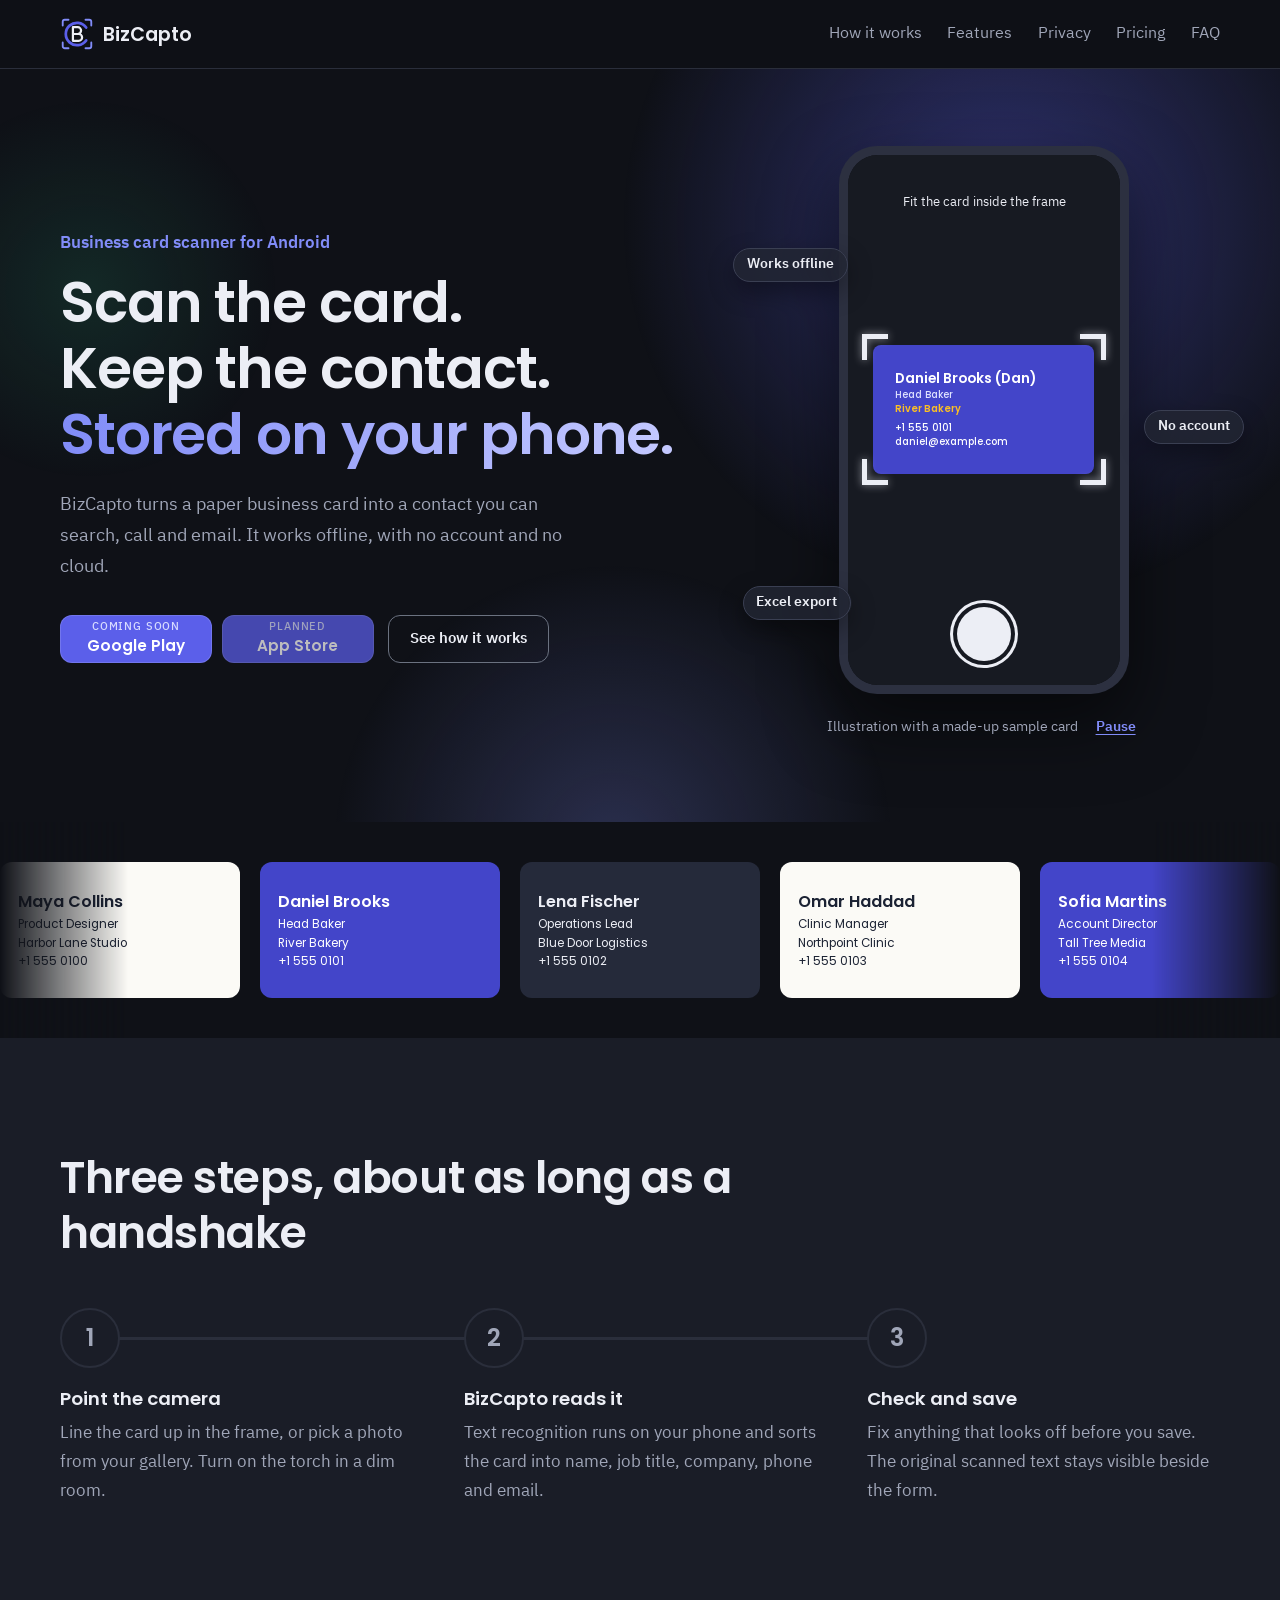
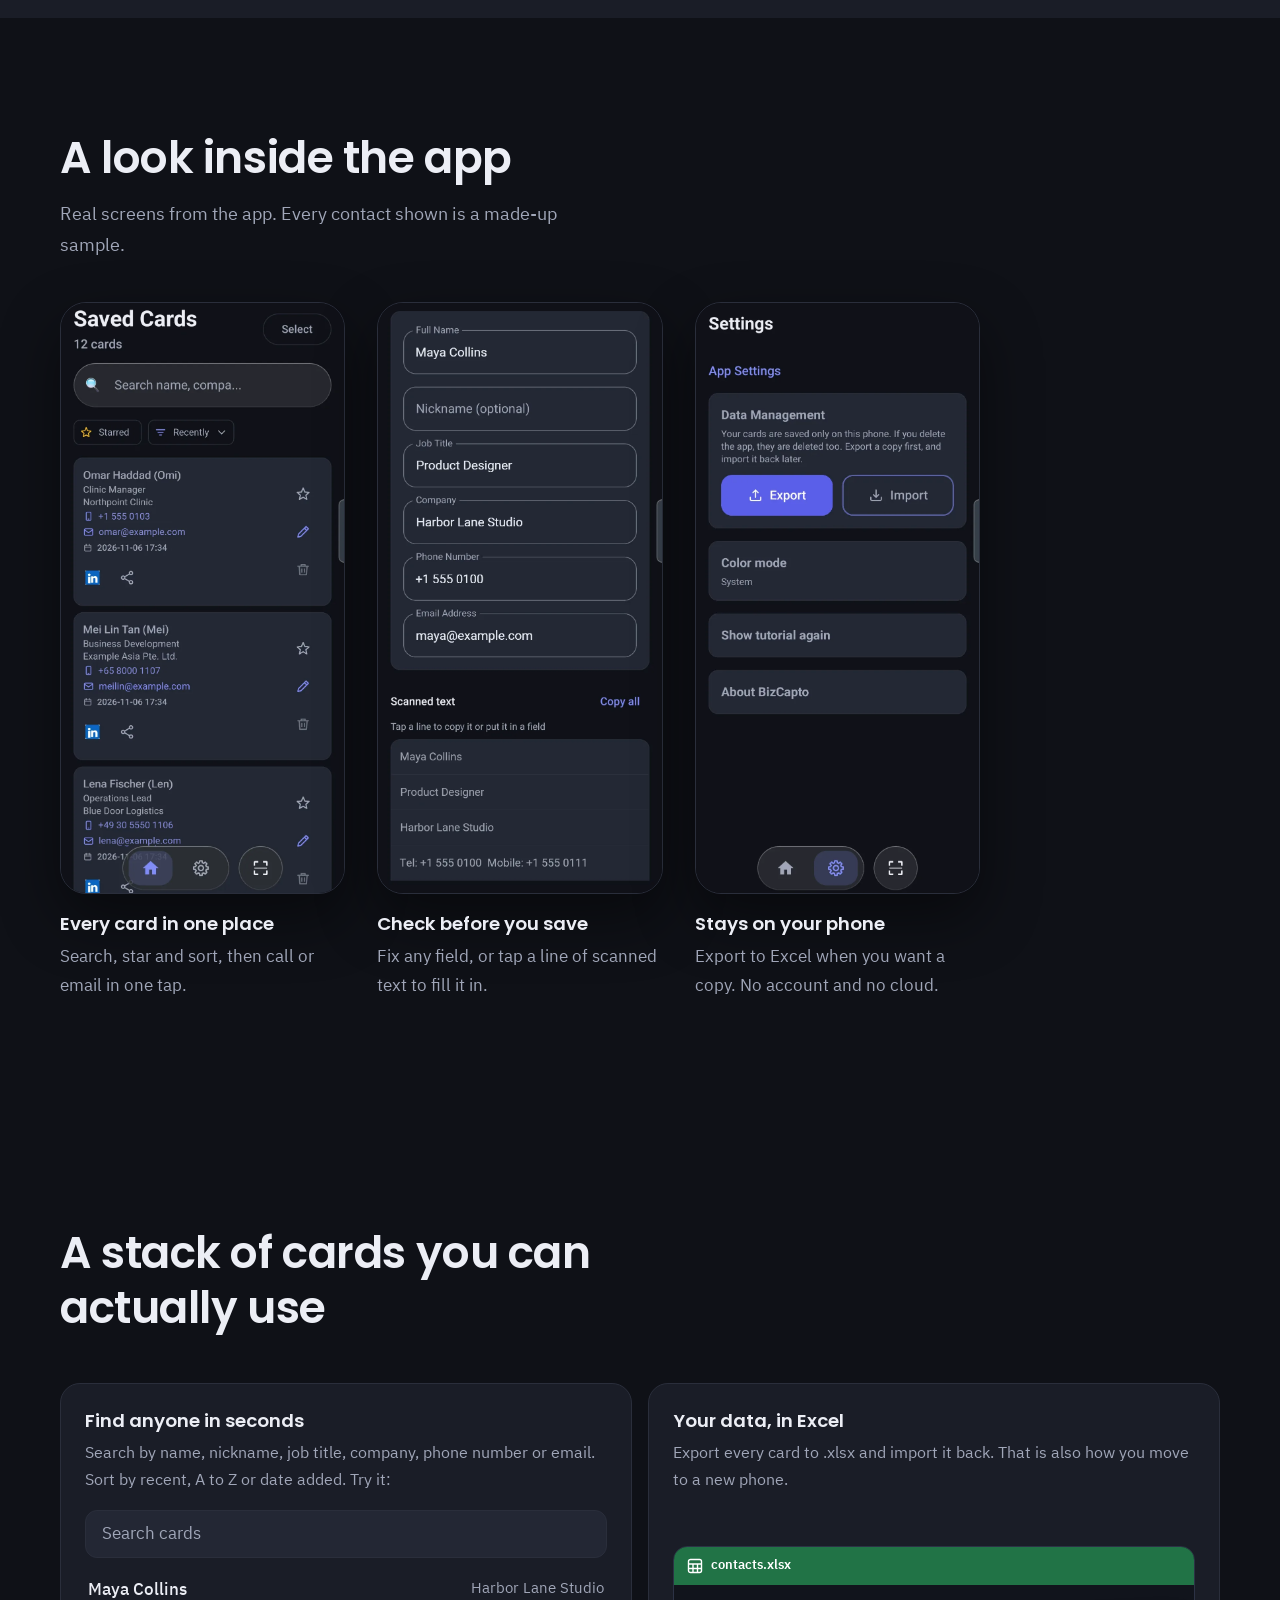
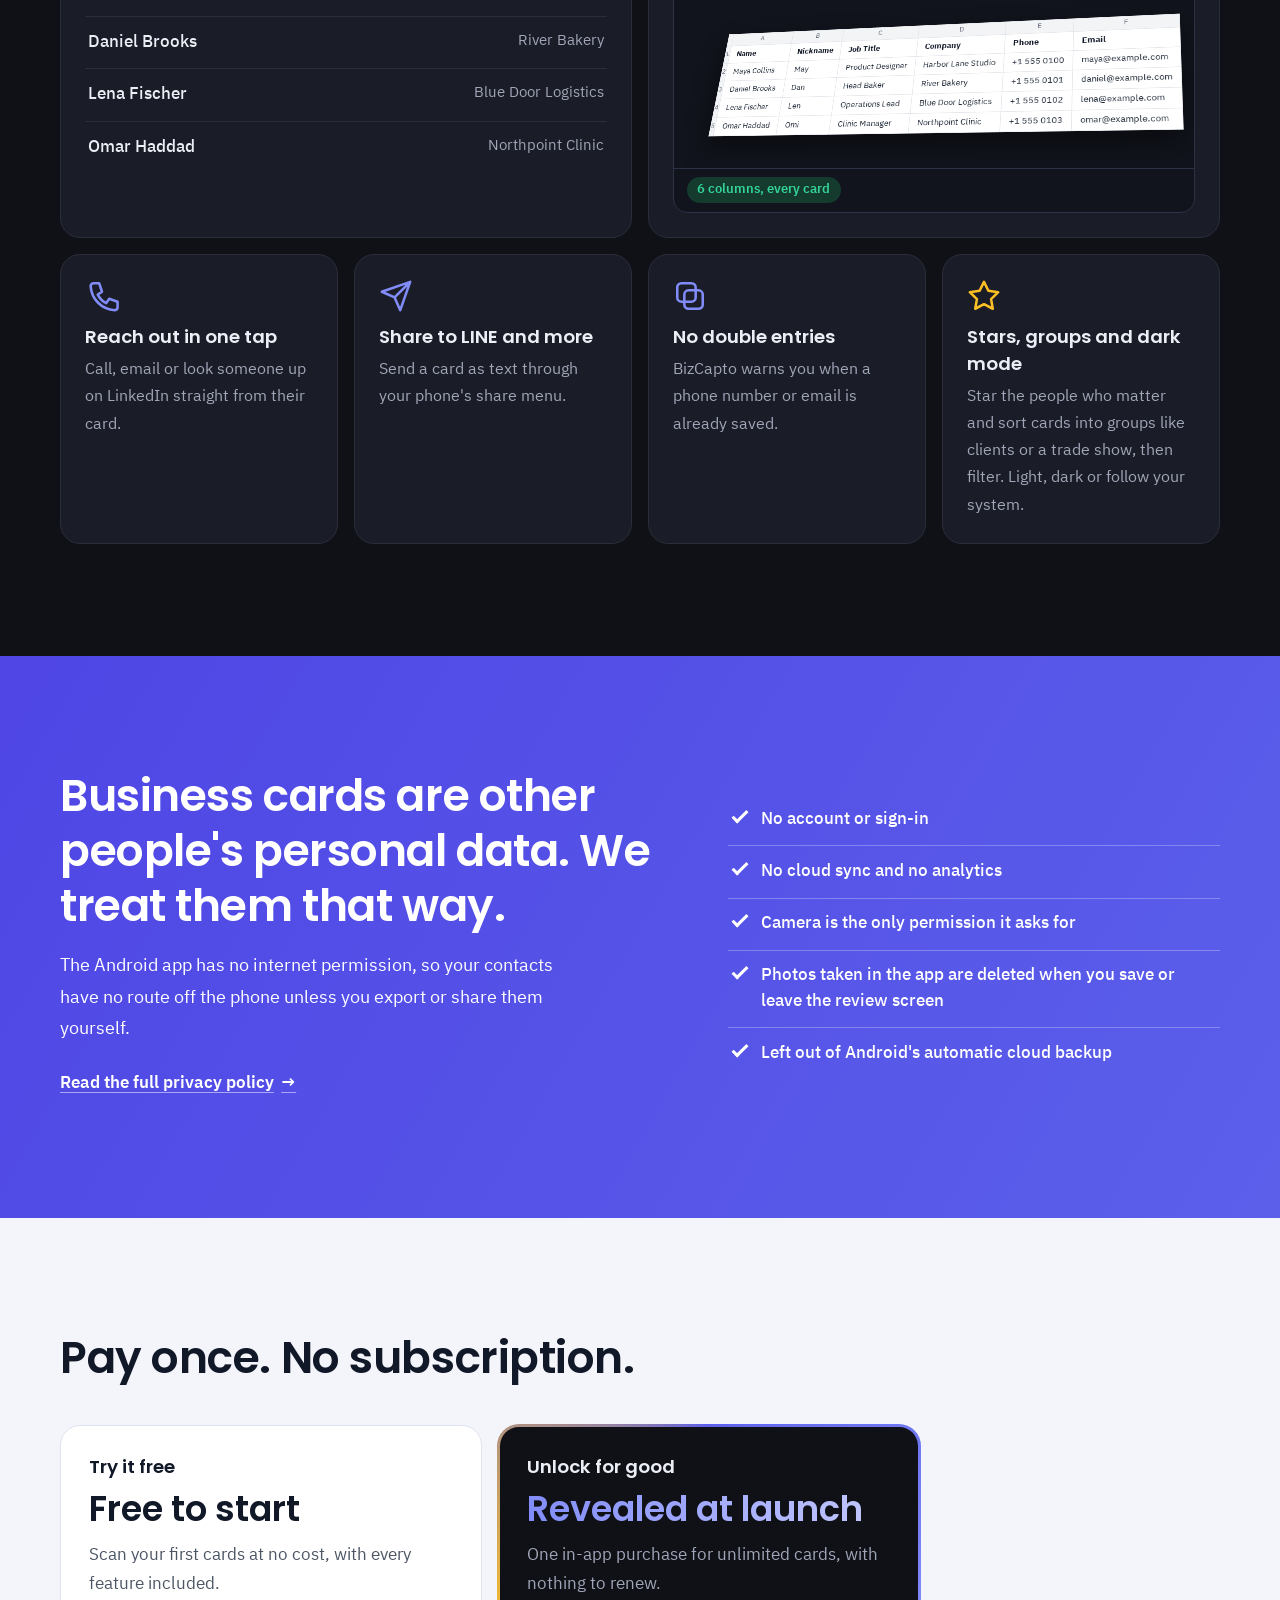
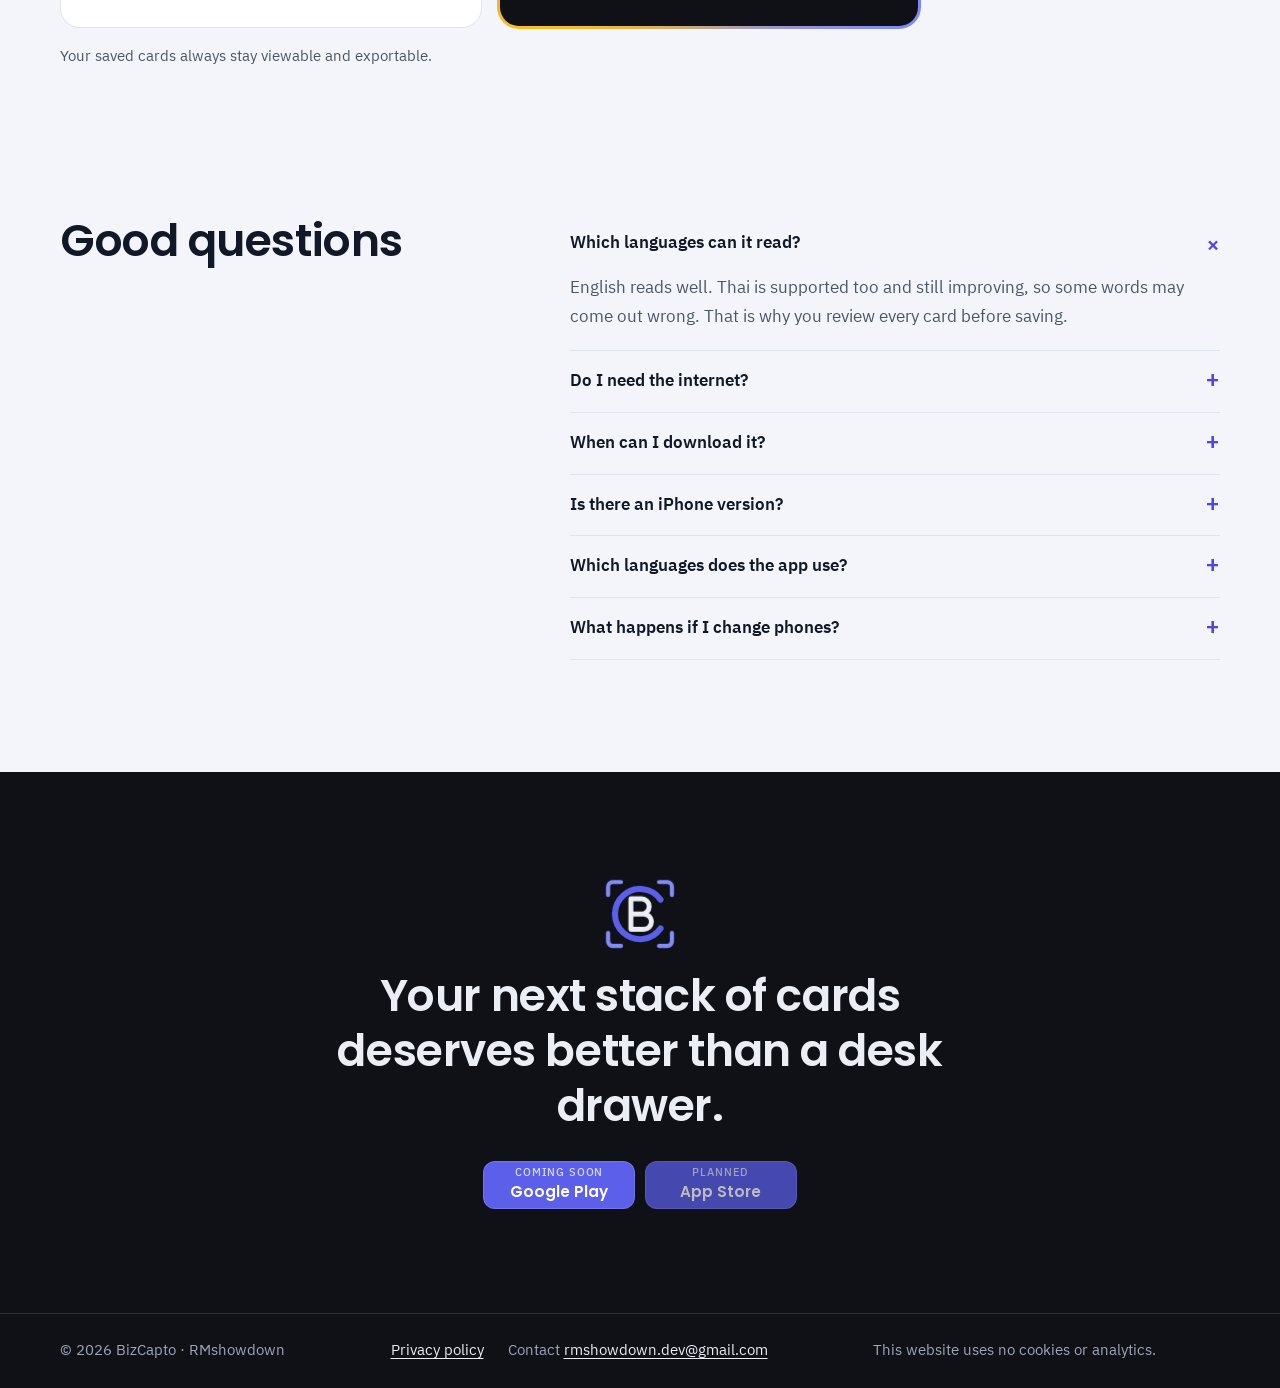
==== commit 68226a3e: "Revert "Revert "feat(seo): add groups to description, structured data and features""" ====
--- a/index.html
+++ b/index.html
@@ -4,7 +4,7 @@
   <meta charset="utf-8">
   <meta name="viewport" content="width=device-width, initial-scale=1">
   <title>BizCapto: Offline Business Card Scanner</title>
-  <meta name="description" content="Android app that scans business cards into contacts you can search, call and email. Works offline, no account, exports to Excel. Reads English and Thai cards.">
+  <meta name="description" content="Business card scanner for Android. Save cards as contacts, sort into groups, search, call and email. Offline, exports to Excel. Reads English and Thai.">
   <meta name="google-site-verification" content="9E5ic6exMu49nEAiIoT-Es5bumaMfsEbR8roI2fSj4I">
   <link rel="canonical" href="https://b1ackmonday.github.io/bizcapto-landing-page/">
   <!-- ข้อมูลให้ Google รู้ว่าหน้านี้คือแอปมือถือ (ยังไม่ใส่ราคา จนกว่าจะขายจริง) -->
@@ -14,12 +14,13 @@
     "@type": "SoftwareApplication",
     "name": "BizCapto",
     "alternateName": "BizCapto: Business Card Scan",
-    "description": "Android app that scans business cards into contacts you can search, call and email. Works offline, no account, exports to Excel. Reads English and Thai cards.",
+    "description": "Business card scanner for Android. Save cards as contacts, sort into groups, search, call and email. Offline, exports to Excel. Reads English and Thai.",
     "applicationCategory": "BusinessApplication",
     "operatingSystem": "Android 7.0 or newer",
     "inLanguage": ["en", "th"],
     "url": "https://b1ackmonday.github.io/bizcapto-landing-page/",
     "image": "https://b1ackmonday.github.io/bizcapto-landing-page/img/og-image.png",
+    "featureList": ["Business card scanner with on-device OCR", "Auto crop and auto capture", "Organize business cards into groups", "Search, star, call, email and share contacts", "Export and import Excel (.xlsx)", "Works offline, no account"],
     "publisher": { "@type": "Organization", "name": "RMshowdown", "email": "rmshowdown.dev@gmail.com" }
   }
   </script>
@@ -27,7 +28,7 @@
   <meta property="og:type" content="website">
   <meta property="og:site_name" content="BizCapto">
   <meta property="og:title" content="BizCapto: Offline Business Card Scanner">
-  <meta property="og:description" content="Android app that scans business cards into contacts you can search, call and email. Works offline, no account, exports to Excel. Reads English and Thai cards.">
+  <meta property="og:description" content="Business card scanner for Android. Save cards as contacts, sort into groups, search, call and email. Offline, exports to Excel. Reads English and Thai.">
   <meta property="og:url" content="https://b1ackmonday.github.io/bizcapto-landing-page/">
   <meta property="og:image" content="https://b1ackmonday.github.io/bizcapto-landing-page/img/og-image.png">
   <meta property="og:image:width" content="1024">
@@ -286,8 +287,8 @@
           </article>
           <article class="tile">
             <svg class="ico ico-star" viewBox="0 0 24 24" aria-hidden="true"><path d="m12 2 3.1 6.3 6.9 1-5 4.9 1.2 6.8-6.2-3.2-6.2 3.2 1.2-6.8-5-4.9 6.9-1Z"/></svg>
-            <h3 data-i18n="feat.star.title">Stars and dark mode</h3>
-            <p data-i18n="feat.star.text">Star the people who matter, then filter to them. Light, dark or follow your system.</p>
+            <h3 data-i18n="feat.star.title">Stars, groups and dark mode</h3>
+            <p data-i18n="feat.star.text">Star the people who matter and sort cards into groups like clients or a trade show, then filter. Light, dark or follow your system.</p>
           </article>
         </div>
       </div>
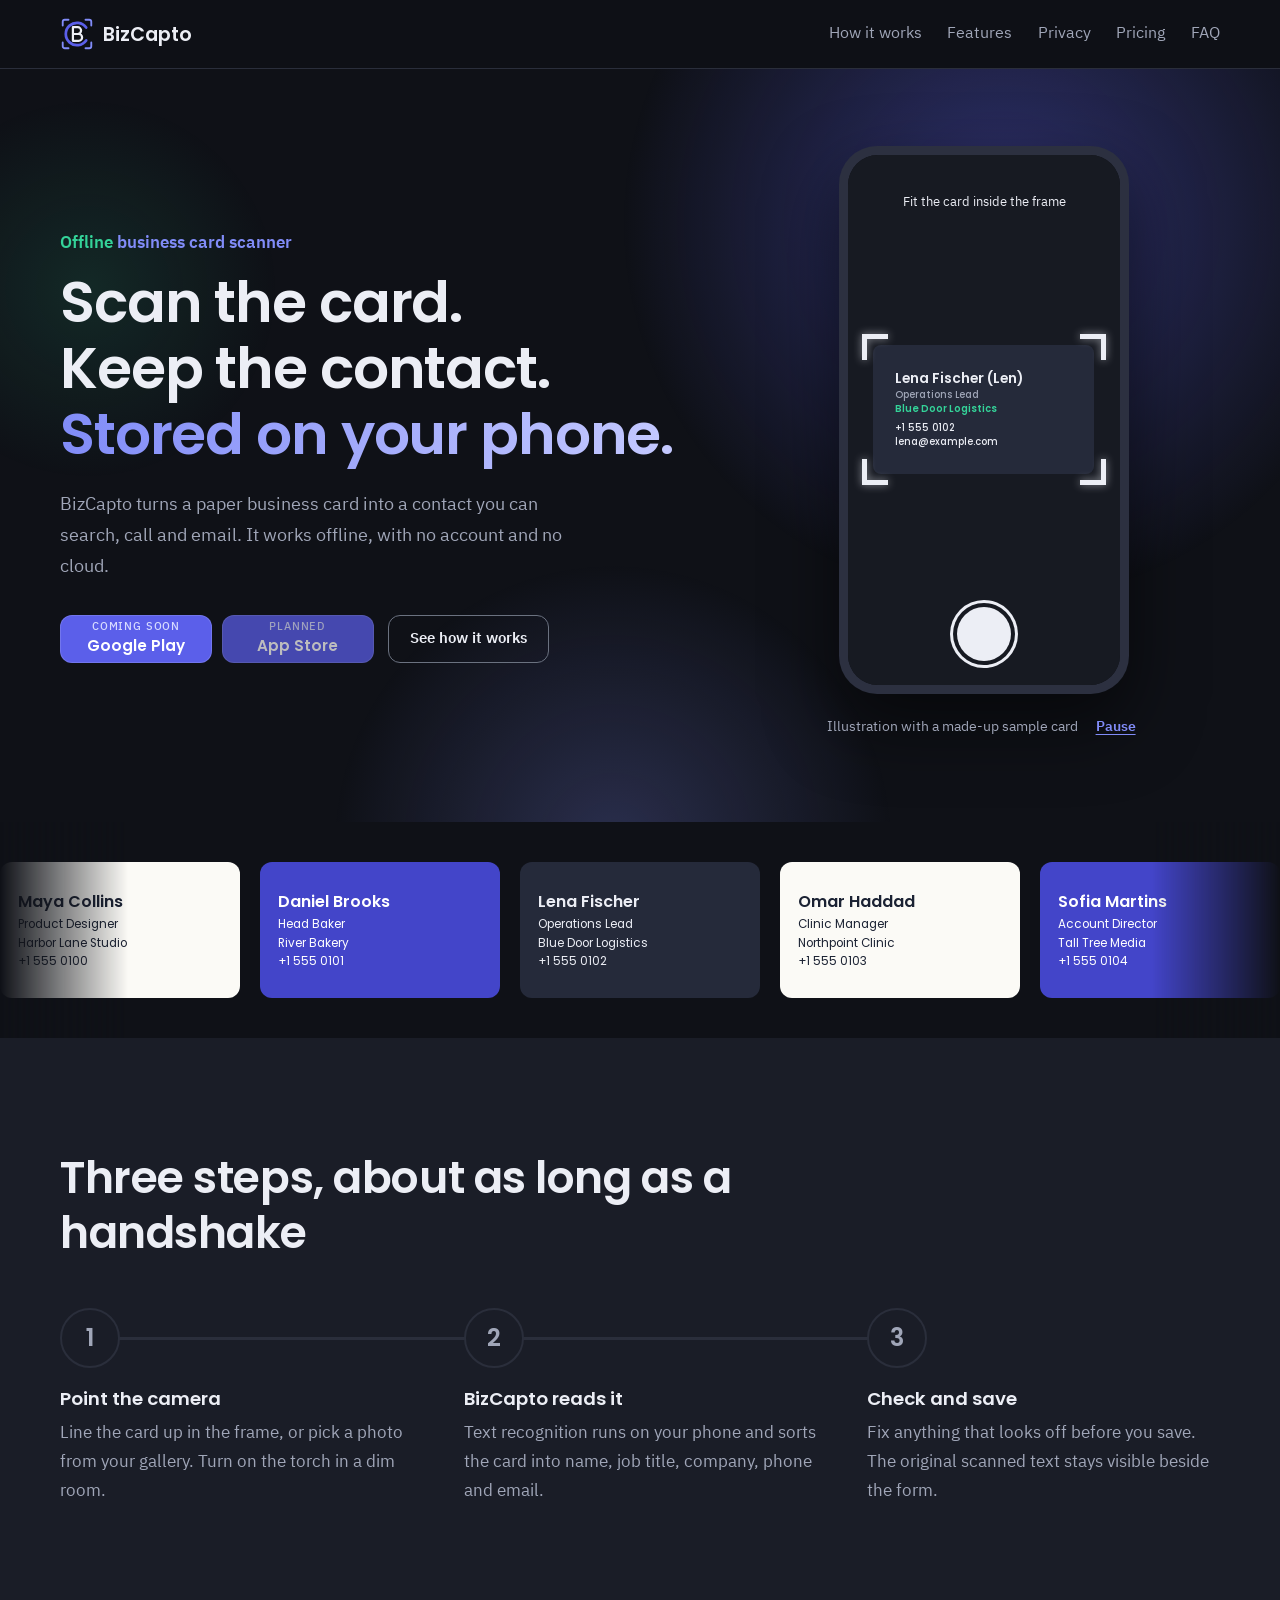
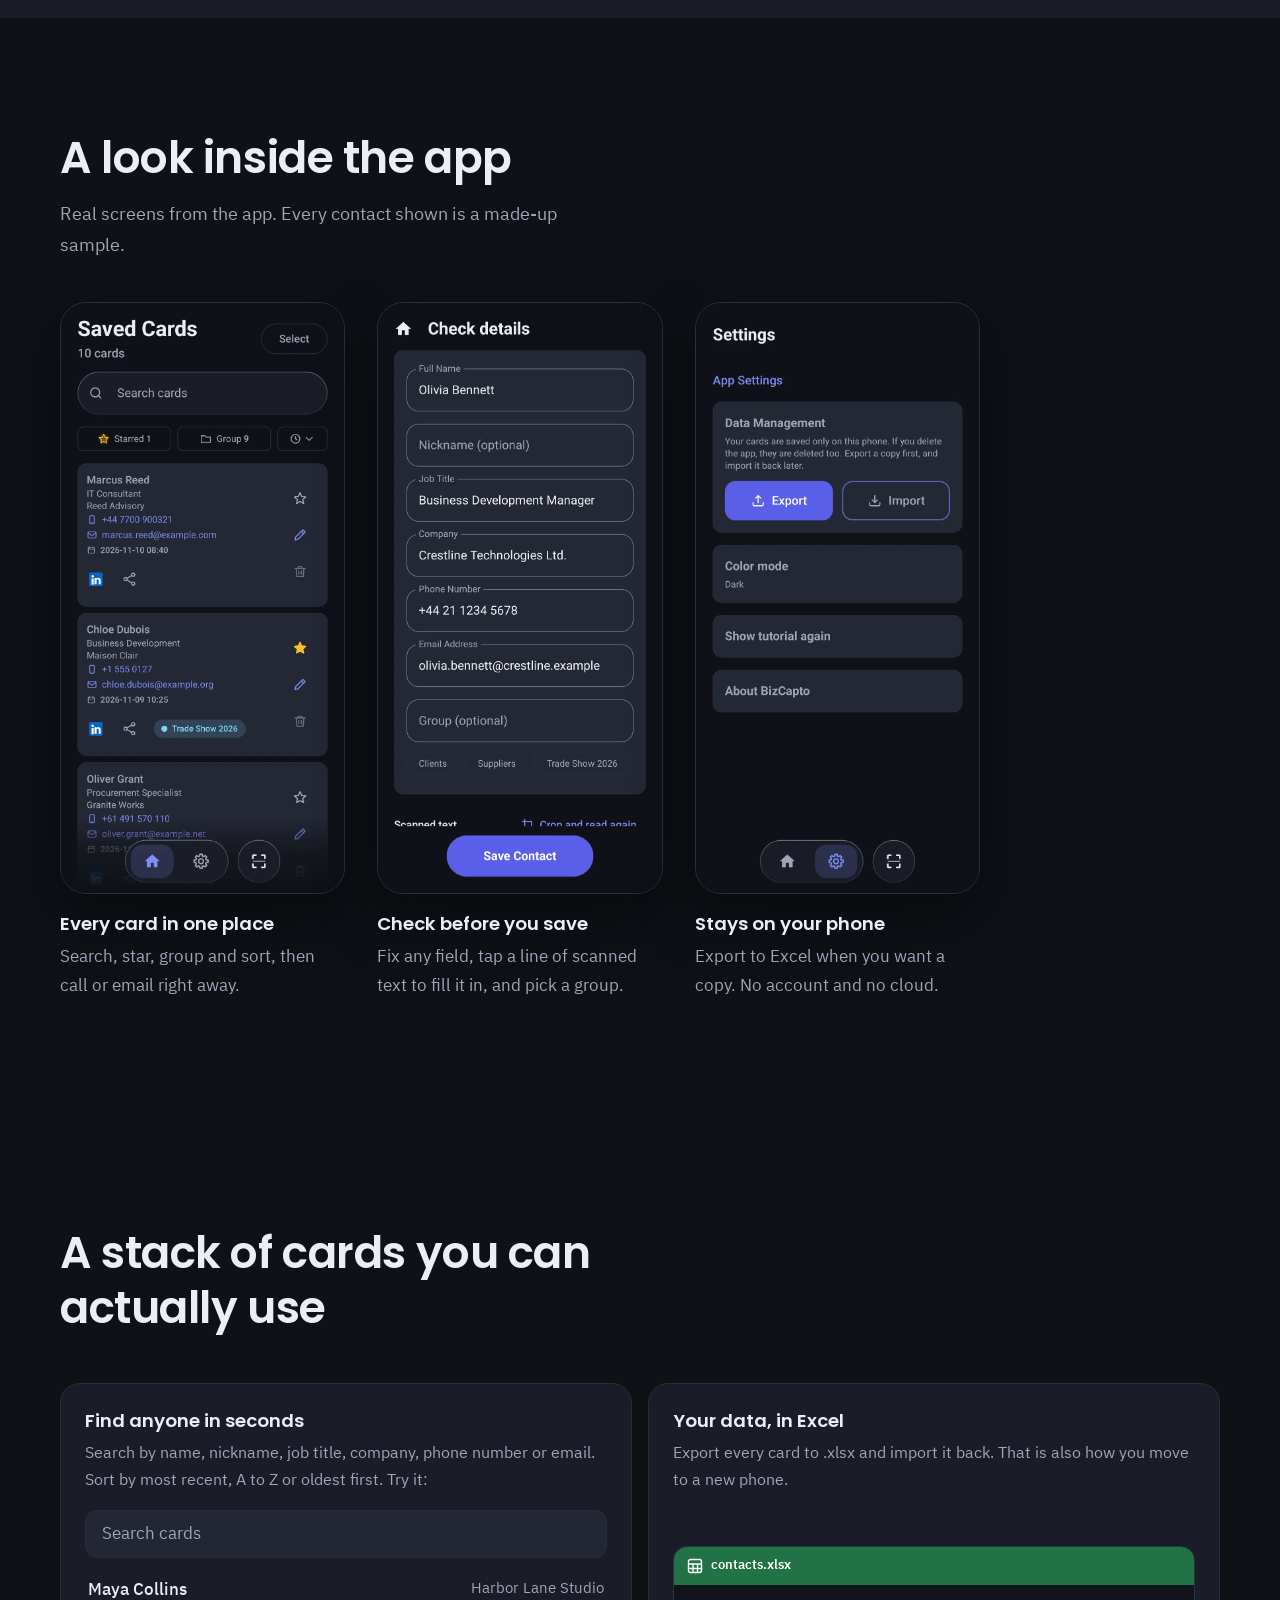
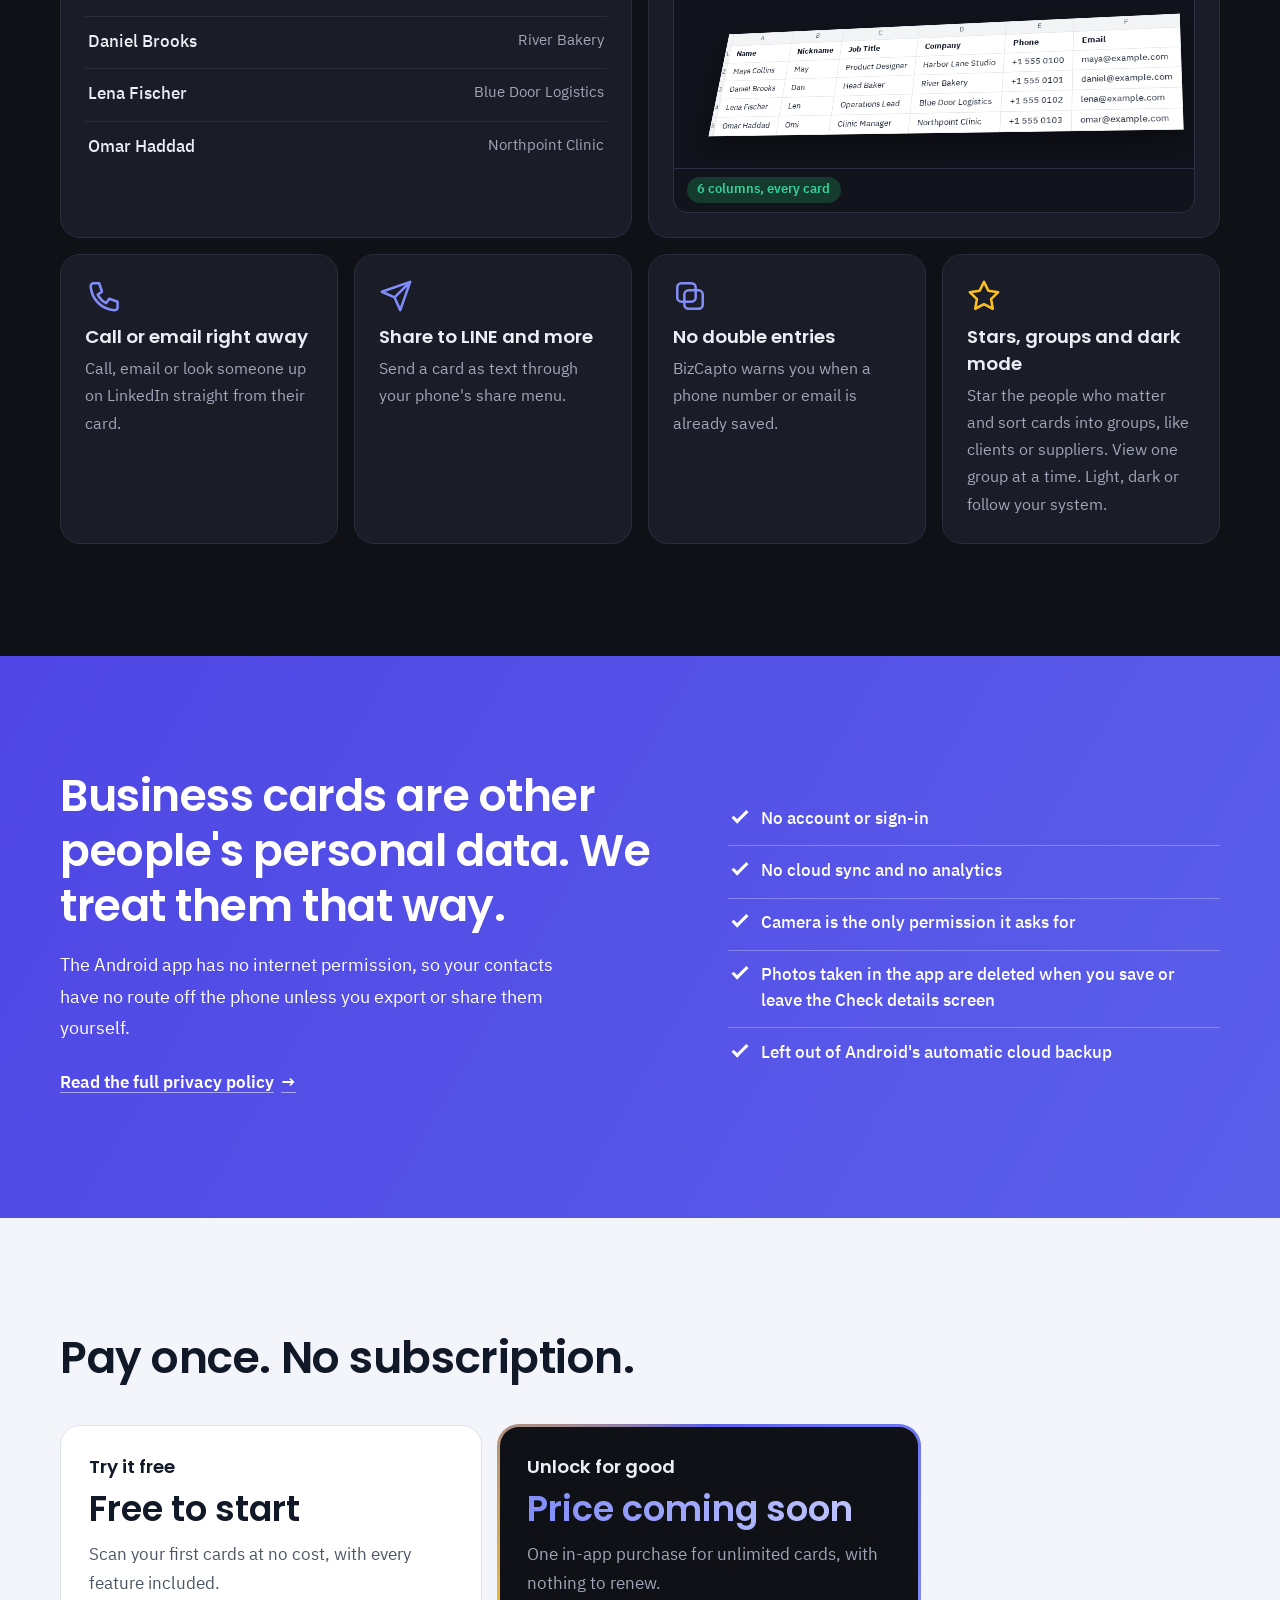
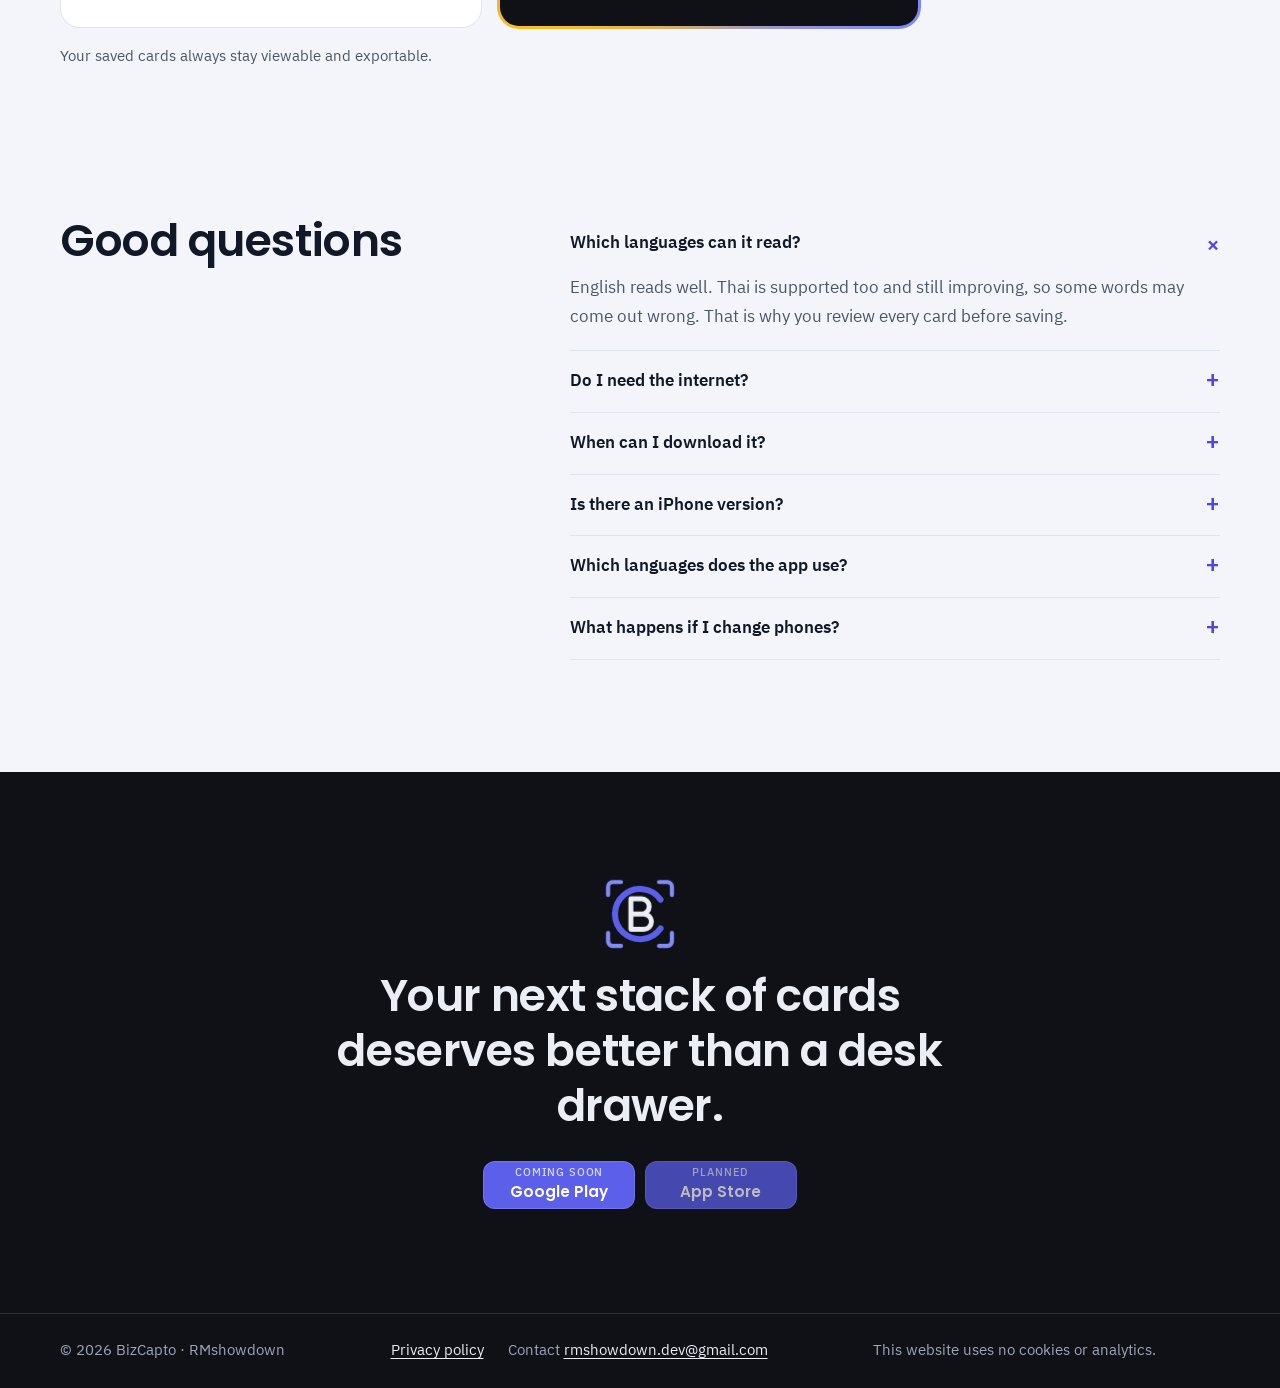
==== commit a403bd33: "feat(website): show 1.3 screens with groups and polish Thai and English copy" ====
--- a/index.html
+++ b/index.html
@@ -96,7 +96,7 @@
       <div class="aurora" aria-hidden="true"><i></i><i></i><i></i></div>
       <div class="wrap hero-grid">
         <div class="hero-copy">
-          <p class="eyebrow" data-i18n="hero.eyebrow">Business card scanner for Android</p>
+          <p class="eyebrow" data-i18n="hero.eyebrow"><span class="hl">Offline</span> business card scanner</p>
           <h1 data-i18n="hero.title">Scan the card.<br>Keep the contact.<br><span>Stored on your phone.</span></h1>
           <p class="lead" data-i18n="hero.lead">BizCapto turns a paper business card into a contact you can search, call and email. It works offline, with no account and no cloud.</p>
           <div class="actions">
@@ -109,11 +109,6 @@
         </div>
 
         <figure class="demo">
-          <div class="pills" aria-hidden="true">
-            <span class="pill pill-a" data-depth="26" data-i18n="pill.offline">Works offline</span>
-            <span class="pill pill-b" data-depth="-20" data-i18n="pill.account">No account</span>
-            <span class="pill pill-c" data-depth="34" data-i18n="pill.excel">Excel export</span>
-          </div>
           <div class="bob">
           <div class="phone" id="phone" data-step="0" role="img" aria-label="Illustration: a phone scans a sample business card and fills in the contact fields" data-i18n-aria="demo.alt">
             <div class="screen" aria-hidden="true">
@@ -193,17 +188,17 @@
         <p class="lead" data-i18n="screens.lead">Real screens from the app. Every contact shown is a made-up sample.</p>
         <div class="shots">
           <figure class="shot">
-            <img src="img/screen-cards.webp" width="857" height="1785" loading="lazy" decoding="async" alt="The saved cards list with search, a Starred filter and sorting" data-i18n-alt="screens.1.alt">
+            <img src="img/screen-cards.webp" width="857" height="1785" loading="lazy" decoding="async" alt="The saved cards list with search, Starred and Group filters, and sorting" data-i18n-alt="screens.1.alt">
             <figcaption>
               <h3 data-i18n="screens.1.title">Every card in one place</h3>
-              <p data-i18n="screens.1.text">Search, star and sort, then call or email in one tap.</p>
+              <p data-i18n="screens.1.text">Search, star, group and sort, then call or email right away.</p>
             </figcaption>
           </figure>
           <figure class="shot">
-            <img src="img/screen-review.webp" width="857" height="1785" loading="lazy" decoding="async" alt="The review screen with the contact fields and the scanned text below" data-i18n-alt="screens.2.alt">
+            <img src="img/screen-review.webp" width="857" height="1785" loading="lazy" decoding="async" alt="The Check details screen with the contact fields and group suggestions" data-i18n-alt="screens.2.alt">
             <figcaption>
               <h3 data-i18n="screens.2.title">Check before you save</h3>
-              <p data-i18n="screens.2.text">Fix any field, or tap a line of scanned text to fill it in.</p>
+              <p data-i18n="screens.2.text">Fix any field, tap a line of scanned text to fill it in, and pick a group.</p>
             </figcaption>
           </figure>
           <figure class="shot">
@@ -223,7 +218,7 @@
         <div class="bento">
           <article class="tile tile-search">
             <h3 data-i18n="feat.search.title">Find anyone in seconds</h3>
-            <p data-i18n="feat.search.text">Search by name, nickname, job title, company, phone number or email. Sort by recent, A to Z or date added. Try it:</p>
+            <p data-i18n="feat.search.text">Search by name, nickname, job title, company, phone number or email. Sort by most recent, A to Z or oldest first. Try it:</p>
             <div class="search-demo">
               <label class="sr-only" for="q" data-i18n="feat.search.label">Search sample cards</label>
               <input id="q" type="search" autocomplete="off" placeholder="Search cards" data-i18n-placeholder="feat.search.placeholder">
@@ -272,7 +267,7 @@
 
           <article class="tile">
             <svg class="ico ico-call" viewBox="0 0 24 24" aria-hidden="true"><path d="M6 3h4l2 6-3 2a13 13 0 0 0 6 6l2-3 6 2v4a2 2 0 0 1-2 2A18 18 0 0 1 4 5a2 2 0 0 1 2-2Z"/></svg>
-            <h3 data-i18n="feat.act.title">Reach out in one tap</h3>
+            <h3 data-i18n="feat.act.title">Call or email right away</h3>
             <p data-i18n="feat.act.text">Call, email or look someone up on LinkedIn straight from their card.</p>
           </article>
           <article class="tile">
@@ -288,7 +283,7 @@
           <article class="tile">
             <svg class="ico ico-star" viewBox="0 0 24 24" aria-hidden="true"><path d="m12 2 3.1 6.3 6.9 1-5 4.9 1.2 6.8-6.2-3.2-6.2 3.2 1.2-6.8-5-4.9 6.9-1Z"/></svg>
             <h3 data-i18n="feat.star.title">Stars, groups and dark mode</h3>
-            <p data-i18n="feat.star.text">Star the people who matter and sort cards into groups like clients or a trade show, then filter. Light, dark or follow your system.</p>
+            <p data-i18n="feat.star.text">Star the people who matter and sort cards into groups, like clients or suppliers. View one group at a time. Light, dark or follow your system.</p>
           </article>
         </div>
       </div>
@@ -306,7 +301,7 @@
           <li data-i18n="priv.1">No account or sign-in</li>
           <li data-i18n="priv.2">No cloud sync and no analytics</li>
           <li data-i18n="priv.3">Camera is the only permission it asks for</li>
-          <li data-i18n="priv.4">Photos taken in the app are deleted when you save or leave the review screen</li>
+          <li data-i18n="priv.4">Photos taken in the app are deleted when you save or leave the Check details screen</li>
           <li data-i18n="priv.5">Left out of Android's automatic cloud backup</li>
         </ul>
       </div>
@@ -323,7 +318,7 @@
           </article>
           <article class="plan plan-main">
             <h3 data-i18n="price.paid.title">Unlock for good</h3>
-            <p class="amount" data-i18n="price.paid.amount">Revealed at launch</p>
+            <p class="amount" data-i18n="price.paid.amount">Price coming soon</p>
             <p data-i18n="price.paid.text">One in-app purchase for unlimited cards, with nothing to renew.</p>
           </article>
         </div>
--- a/styles.css
+++ b/styles.css
@@ -67,6 +67,7 @@
 .hero { position: relative; overflow: hidden; }
 .hero-grid { position: relative; display: grid; grid-template-columns: 1.15fr .85fr; align-items: center; gap: 3rem; padding-block: clamp(2.5rem, 6vw, 5rem); }
 .eyebrow { color: var(--indigo); font-weight: 600; }
+.eyebrow .hl { color: var(--green); }
 h1 { font-size: clamp(2.3rem, 4.7vw, 3.55rem); line-height: 1.16; letter-spacing: -.02em; margin: .8rem 0 1.3rem; }
 :lang(th) h1 { line-height: 1.38; letter-spacing: 0; font-size: clamp(2.2rem, 4.6vw, 3.6rem); }
 h1 span { color: var(--indigo); }
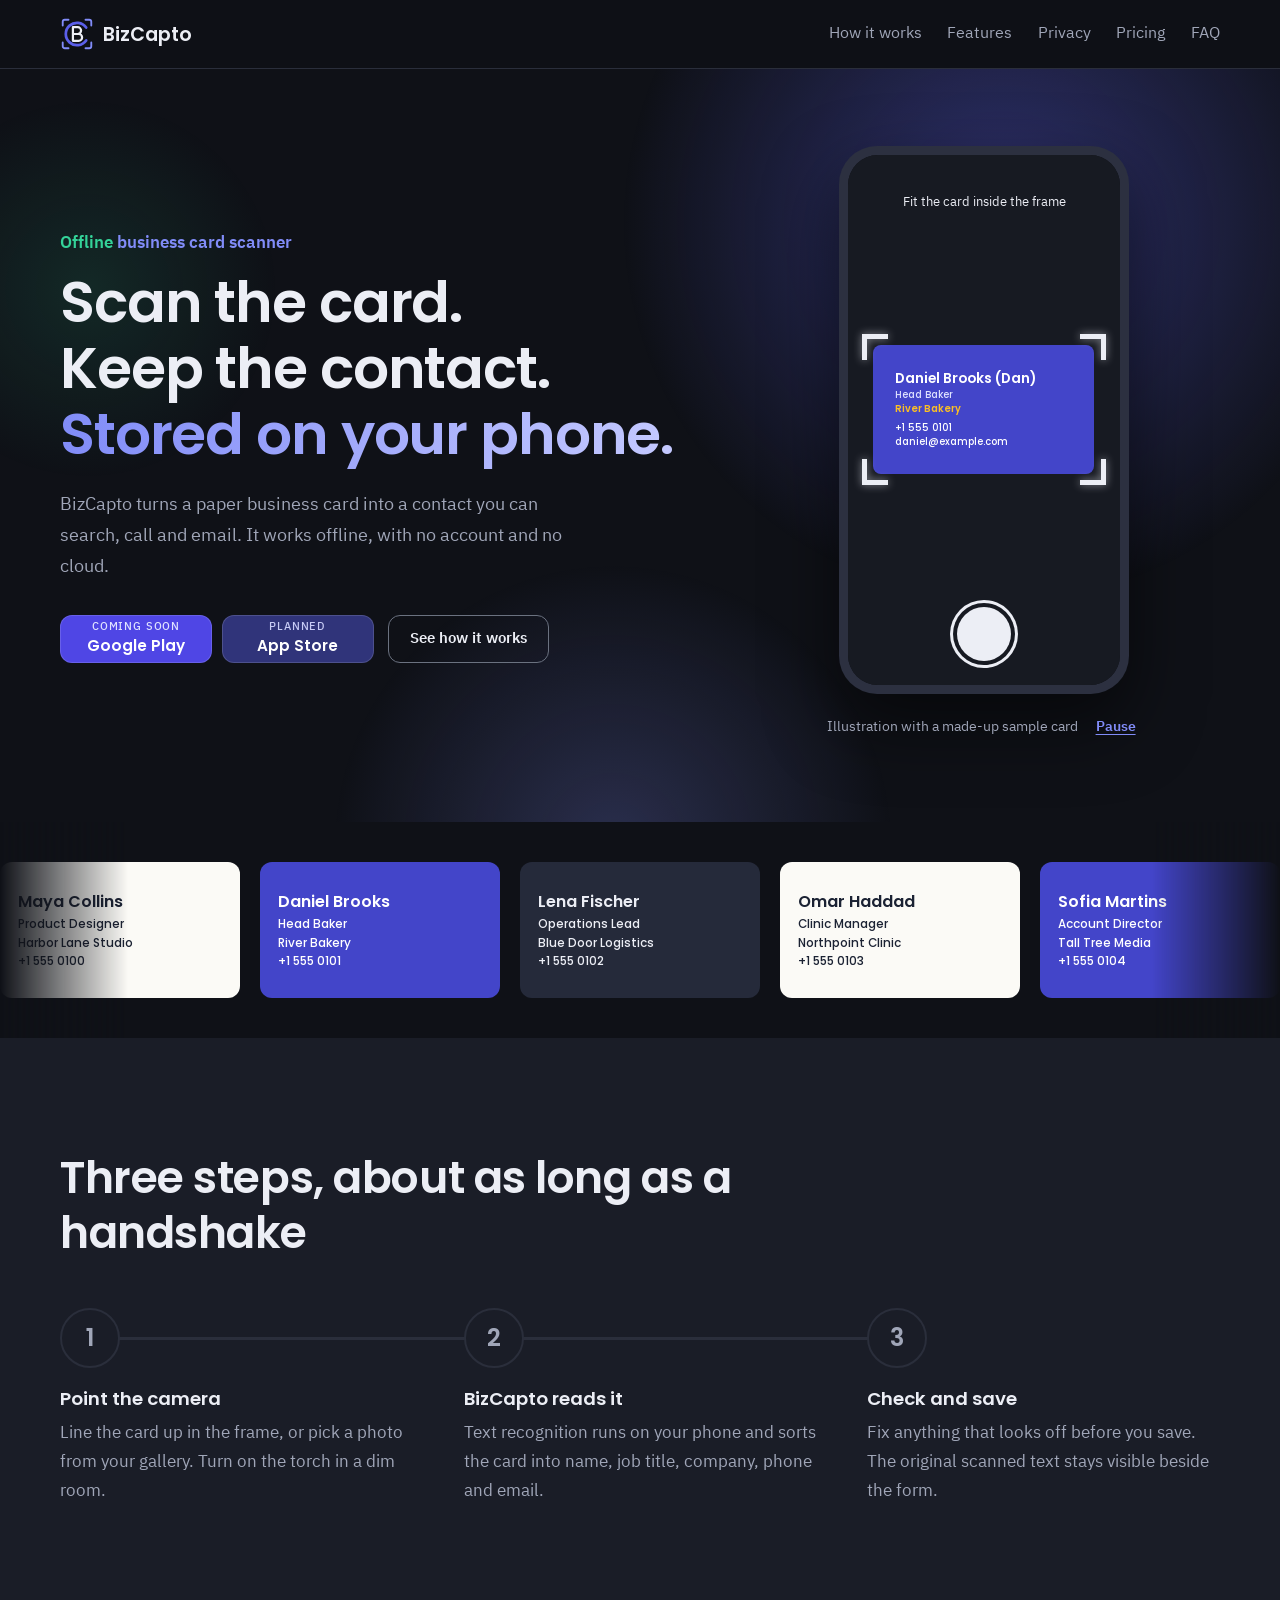
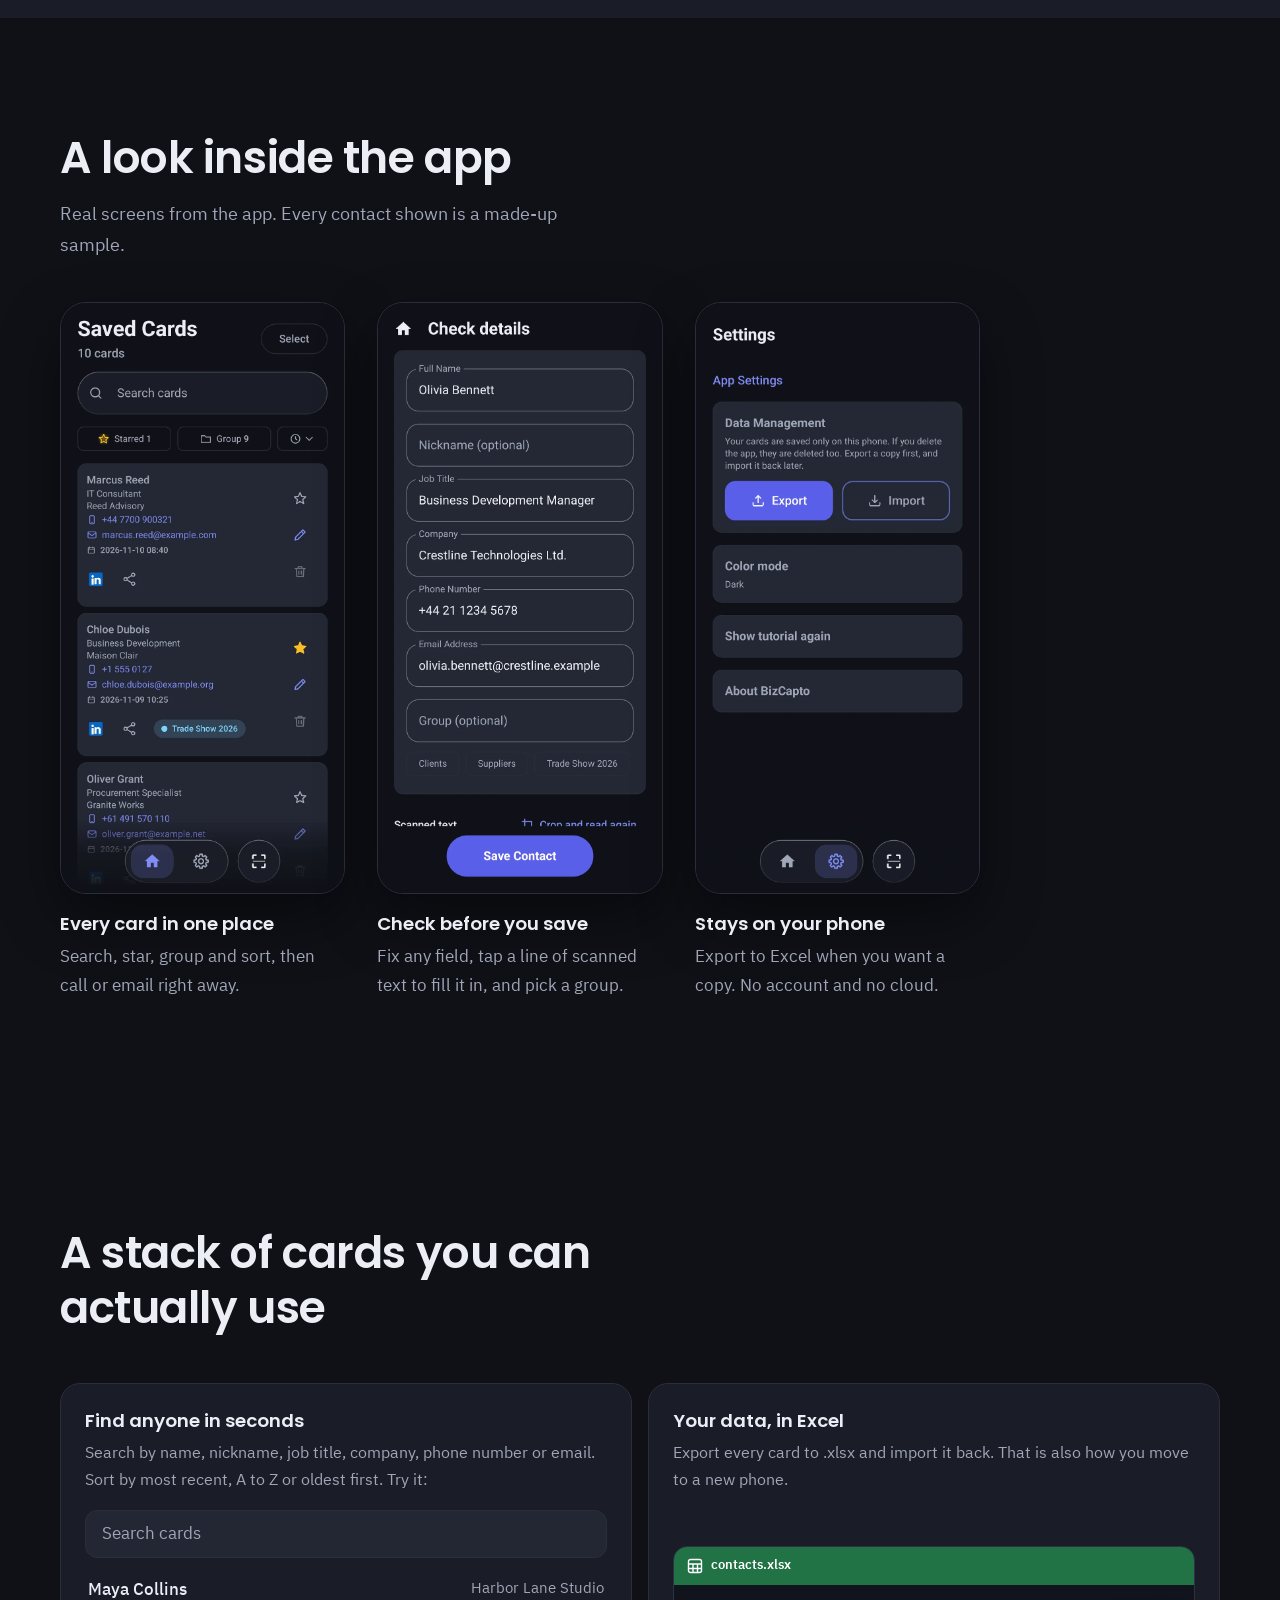
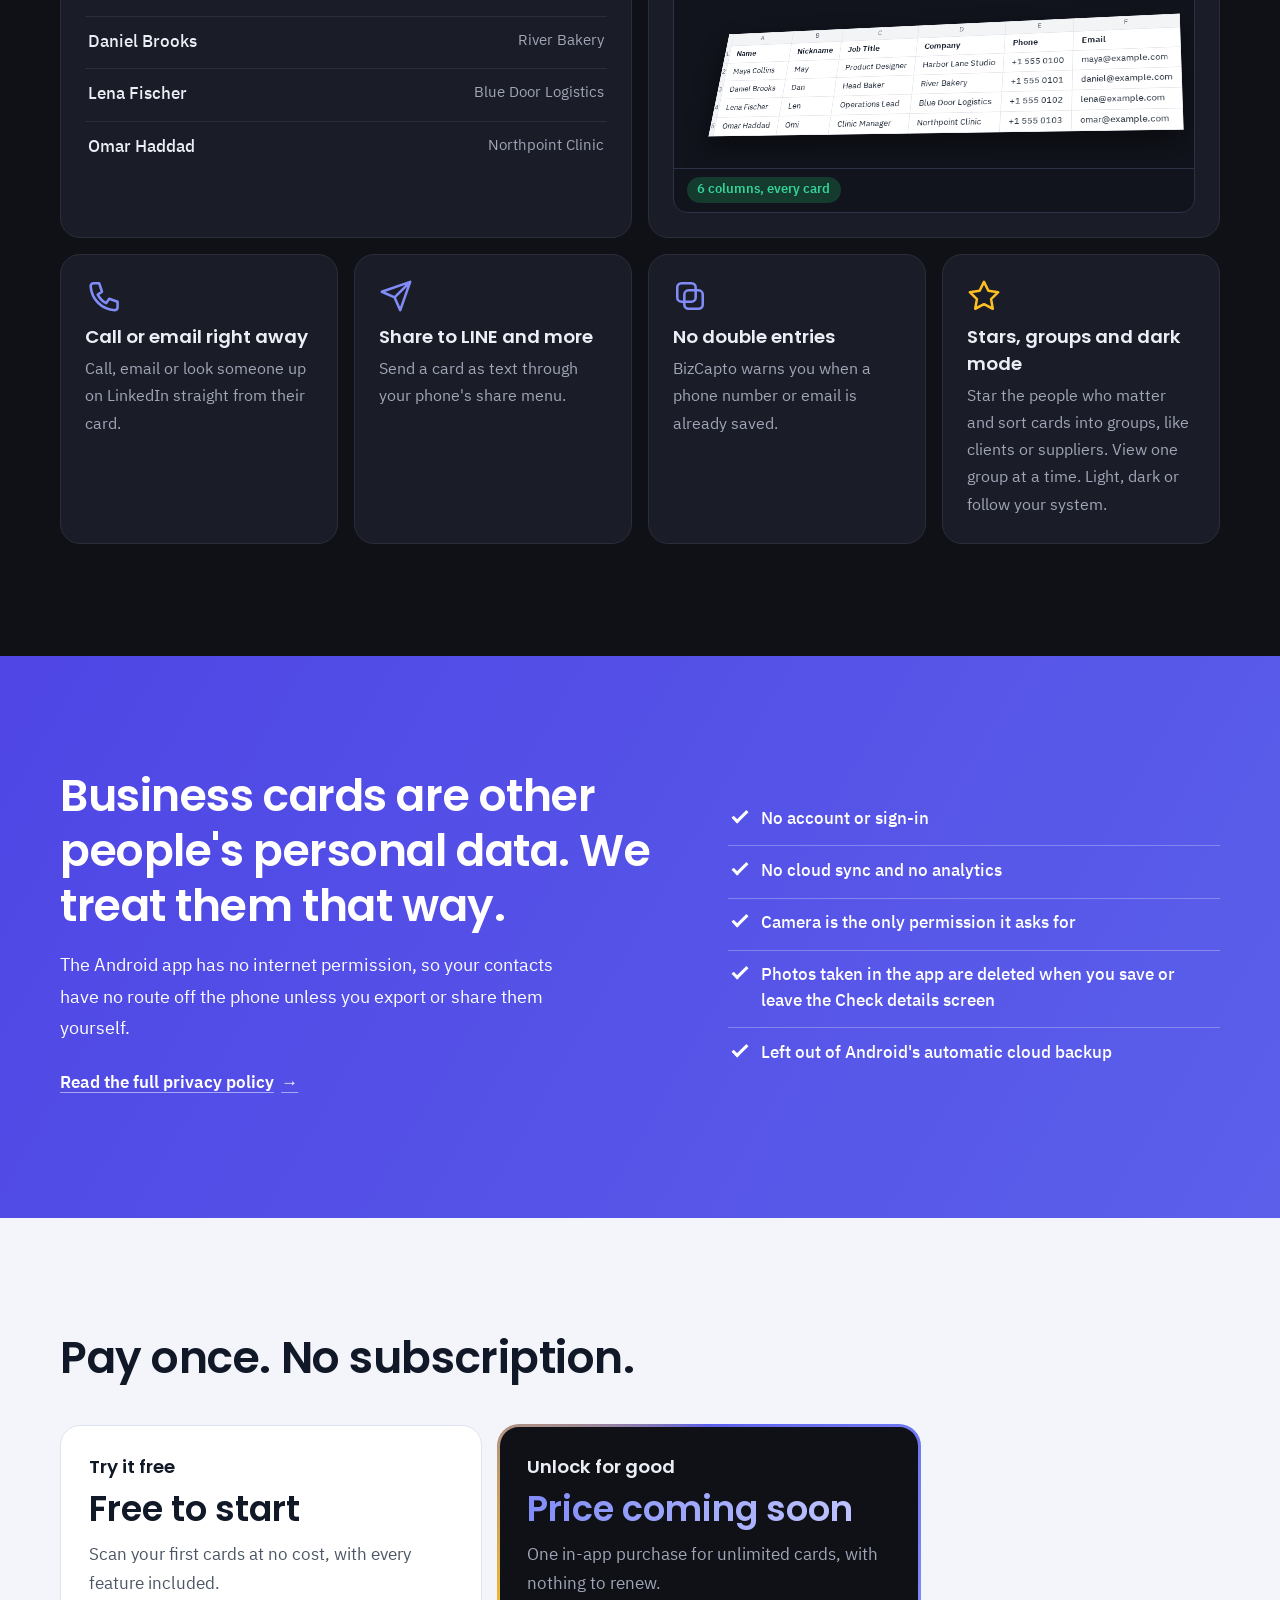
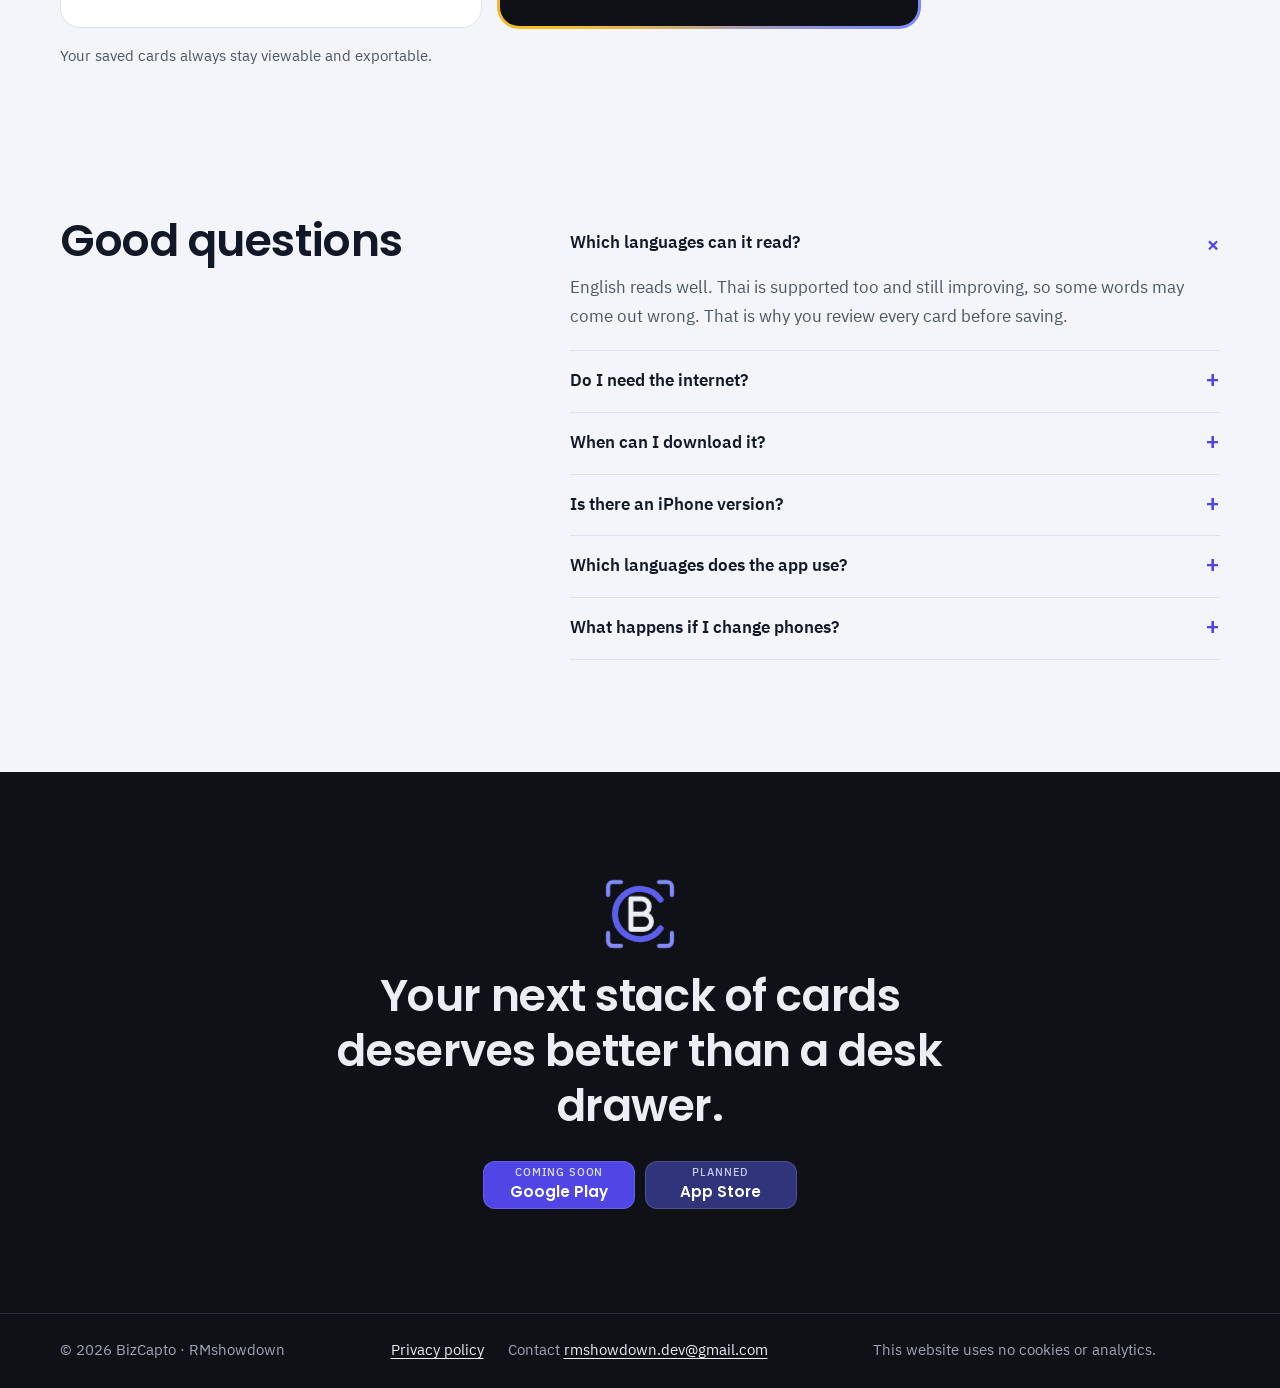
==== commit 9c8b0863: "fix(website): host fonts locally, honour reduced motion, pause the card belt" ====
--- a/index.html
+++ b/index.html
@@ -37,9 +37,7 @@
   <meta name="twitter:card" content="summary_large_image">
   <meta name="theme-color" content="#0f1117">
   <link rel="icon" href="data:image/svg+xml,%3Csvg xmlns='http://www.w3.org/2000/svg' viewBox='0 0 100 100'%3E%3Crect width='100' height='100' rx='22' fill='%230f1117'/%3E%3Cg fill='none' stroke-linecap='round' stroke-linejoin='round' transform='translate(11 11) scale(.78)'%3E%3Cpath d='M77 31A33 33 0 1 0 77 69' stroke='%235b5fea' stroke-width='8'/%3E%3Cpath d='M8 25V14a6 6 0 0 1 6-6h11M75 8h11a6 6 0 0 1 6 6v11M92 75v11a6 6 0 0 1-6 6H75M25 92H14a6 6 0 0 1-6-6V75' stroke='%23818cf8' stroke-width='5.5'/%3E%3Cpath d='M38 30v40h17a10 10 0 0 0 0-20H38m0 0h14a10 10 0 0 0 0-20H38' stroke='%23eceef5' stroke-width='6.5'/%3E%3C/g%3E%3C/svg%3E">
-  <link rel="preconnect" href="https://fonts.googleapis.com">
-  <link rel="preconnect" href="https://fonts.gstatic.com" crossorigin>
-  <link rel="stylesheet" href="https://fonts.googleapis.com/css2?family=IBM+Plex+Sans+Thai:wght@400;500;600&family=Poppins:wght@500;600&family=Prompt:wght@500;600&display=swap">
+  <link rel="stylesheet" href="fonts/fonts.css">
   <link rel="stylesheet" href="styles.css">
   <script>
     // ภาษาไทยเปิดให้เฉพาะเครื่องที่มีภาษาไทยในการตั้งค่าภาษาเท่านั้น
--- a/fonts/fonts.css
+++ b/fonts/fonts.css
@@ -0,0 +1,192 @@
+/* Fonts hosted on this site, so loading a page sends no request to Google.
+   Files are Google Fonts' full Thai and Latin subsets (SIL Open Font License 1.1). */
+
+/* IBM Plex Sans Thai 400 · thai */
+@font-face {
+  font-family: 'IBM Plex Sans Thai';
+  font-style: normal;
+  font-weight: 400;
+  font-display: swap;
+  src: url(ibm-plex-sans-thai-400-thai.woff2) format('woff2');
+  unicode-range: U+02D7, U+0303, U+0331, U+0E01-0E5B, U+200C-200D, U+25CC;
+}
+/* IBM Plex Sans Thai 400 · latin-ext */
+@font-face {
+  font-family: 'IBM Plex Sans Thai';
+  font-style: normal;
+  font-weight: 400;
+  font-display: swap;
+  src: url(ibm-plex-sans-thai-400-latin-ext.woff2) format('woff2');
+  unicode-range: U+0100-02BA, U+02BD-02C5, U+02C7-02CC, U+02CE-02D7, U+02DD-02FF, U+0304, U+0308, U+0329, U+1D00-1DBF, U+1E00-1E9F, U+1EF2-1EFF, U+2020, U+20A0-20AB, U+20AD-20C4, U+2113, U+2C60-2C7F, U+A720-A7FF;
+}
+/* IBM Plex Sans Thai 400 · latin */
+@font-face {
+  font-family: 'IBM Plex Sans Thai';
+  font-style: normal;
+  font-weight: 400;
+  font-display: swap;
+  src: url(ibm-plex-sans-thai-400-latin.woff2) format('woff2');
+  unicode-range: U+0000-00FF, U+0131, U+0152-0153, U+02BB-02BC, U+02C6, U+02DA, U+02DC, U+0304, U+0308, U+0329, U+2000-206F, U+20AC, U+2122, U+2191, U+2193, U+2212, U+2215, U+FEFF, U+FFFD;
+}
+/* IBM Plex Sans Thai 500 · thai */
+@font-face {
+  font-family: 'IBM Plex Sans Thai';
+  font-style: normal;
+  font-weight: 500;
+  font-display: swap;
+  src: url(ibm-plex-sans-thai-500-thai.woff2) format('woff2');
+  unicode-range: U+02D7, U+0303, U+0331, U+0E01-0E5B, U+200C-200D, U+25CC;
+}
+/* IBM Plex Sans Thai 500 · latin-ext */
+@font-face {
+  font-family: 'IBM Plex Sans Thai';
+  font-style: normal;
+  font-weight: 500;
+  font-display: swap;
+  src: url(ibm-plex-sans-thai-500-latin-ext.woff2) format('woff2');
+  unicode-range: U+0100-02BA, U+02BD-02C5, U+02C7-02CC, U+02CE-02D7, U+02DD-02FF, U+0304, U+0308, U+0329, U+1D00-1DBF, U+1E00-1E9F, U+1EF2-1EFF, U+2020, U+20A0-20AB, U+20AD-20C4, U+2113, U+2C60-2C7F, U+A720-A7FF;
+}
+/* IBM Plex Sans Thai 500 · latin */
+@font-face {
+  font-family: 'IBM Plex Sans Thai';
+  font-style: normal;
+  font-weight: 500;
+  font-display: swap;
+  src: url(ibm-plex-sans-thai-500-latin.woff2) format('woff2');
+  unicode-range: U+0000-00FF, U+0131, U+0152-0153, U+02BB-02BC, U+02C6, U+02DA, U+02DC, U+0304, U+0308, U+0329, U+2000-206F, U+20AC, U+2122, U+2191, U+2193, U+2212, U+2215, U+FEFF, U+FFFD;
+}
+/* IBM Plex Sans Thai 600 · thai */
+@font-face {
+  font-family: 'IBM Plex Sans Thai';
+  font-style: normal;
+  font-weight: 600;
+  font-display: swap;
+  src: url(ibm-plex-sans-thai-600-thai.woff2) format('woff2');
+  unicode-range: U+02D7, U+0303, U+0331, U+0E01-0E5B, U+200C-200D, U+25CC;
+}
+/* IBM Plex Sans Thai 600 · latin-ext */
+@font-face {
+  font-family: 'IBM Plex Sans Thai';
+  font-style: normal;
+  font-weight: 600;
+  font-display: swap;
+  src: url(ibm-plex-sans-thai-600-latin-ext.woff2) format('woff2');
+  unicode-range: U+0100-02BA, U+02BD-02C5, U+02C7-02CC, U+02CE-02D7, U+02DD-02FF, U+0304, U+0308, U+0329, U+1D00-1DBF, U+1E00-1E9F, U+1EF2-1EFF, U+2020, U+20A0-20AB, U+20AD-20C4, U+2113, U+2C60-2C7F, U+A720-A7FF;
+}
+/* IBM Plex Sans Thai 600 · latin */
+@font-face {
+  font-family: 'IBM Plex Sans Thai';
+  font-style: normal;
+  font-weight: 600;
+  font-display: swap;
+  src: url(ibm-plex-sans-thai-600-latin.woff2) format('woff2');
+  unicode-range: U+0000-00FF, U+0131, U+0152-0153, U+02BB-02BC, U+02C6, U+02DA, U+02DC, U+0304, U+0308, U+0329, U+2000-206F, U+20AC, U+2122, U+2191, U+2193, U+2212, U+2215, U+FEFF, U+FFFD;
+}
+/* Poppins 500 · latin-ext */
+@font-face {
+  font-family: 'Poppins';
+  font-style: normal;
+  font-weight: 500;
+  font-display: swap;
+  src: url(poppins-500-latin-ext.woff2) format('woff2');
+  unicode-range: U+0100-02BA, U+02BD-02C5, U+02C7-02CC, U+02CE-02D7, U+02DD-02FF, U+0304, U+0308, U+0329, U+1D00-1DBF, U+1E00-1E9F, U+1EF2-1EFF, U+2020, U+20A0-20AB, U+20AD-20C4, U+2113, U+2C60-2C7F, U+A720-A7FF;
+}
+/* Poppins 500 · latin */
+@font-face {
+  font-family: 'Poppins';
+  font-style: normal;
+  font-weight: 500;
+  font-display: swap;
+  src: url(poppins-500-latin.woff2) format('woff2');
+  unicode-range: U+0000-00FF, U+0131, U+0152-0153, U+02BB-02BC, U+02C6, U+02DA, U+02DC, U+0304, U+0308, U+0329, U+2000-206F, U+20AC, U+2122, U+2191, U+2193, U+2212, U+2215, U+FEFF, U+FFFD;
+}
+/* Poppins 600 · latin-ext */
+@font-face {
+  font-family: 'Poppins';
+  font-style: normal;
+  font-weight: 600;
+  font-display: swap;
+  src: url(poppins-600-latin-ext.woff2) format('woff2');
+  unicode-range: U+0100-02BA, U+02BD-02C5, U+02C7-02CC, U+02CE-02D7, U+02DD-02FF, U+0304, U+0308, U+0329, U+1D00-1DBF, U+1E00-1E9F, U+1EF2-1EFF, U+2020, U+20A0-20AB, U+20AD-20C4, U+2113, U+2C60-2C7F, U+A720-A7FF;
+}
+/* Poppins 600 · latin */
+@font-face {
+  font-family: 'Poppins';
+  font-style: normal;
+  font-weight: 600;
+  font-display: swap;
+  src: url(poppins-600-latin.woff2) format('woff2');
+  unicode-range: U+0000-00FF, U+0131, U+0152-0153, U+02BB-02BC, U+02C6, U+02DA, U+02DC, U+0304, U+0308, U+0329, U+2000-206F, U+20AC, U+2122, U+2191, U+2193, U+2212, U+2215, U+FEFF, U+FFFD;
+}
+/* Prompt 500 · thai */
+@font-face {
+  font-family: 'Prompt';
+  font-style: normal;
+  font-weight: 500;
+  font-display: swap;
+  src: url(prompt-500-thai.woff2) format('woff2');
+  unicode-range: U+02D7, U+0303, U+0331, U+0E01-0E5B, U+200C-200D, U+25CC;
+}
+/* Prompt 500 · vietnamese */
+@font-face {
+  font-family: 'Prompt';
+  font-style: normal;
+  font-weight: 500;
+  font-display: swap;
+  src: url(prompt-500-vietnamese.woff2) format('woff2');
+  unicode-range: U+0102-0103, U+0110-0111, U+0128-0129, U+0168-0169, U+01A0-01A1, U+01AF-01B0, U+0300-0301, U+0303-0304, U+0308-0309, U+0323, U+0329, U+1EA0-1EF9, U+20AB;
+}
+/* Prompt 500 · latin-ext */
+@font-face {
+  font-family: 'Prompt';
+  font-style: normal;
+  font-weight: 500;
+  font-display: swap;
+  src: url(prompt-500-latin-ext.woff2) format('woff2');
+  unicode-range: U+0100-02BA, U+02BD-02C5, U+02C7-02CC, U+02CE-02D7, U+02DD-02FF, U+0304, U+0308, U+0329, U+1D00-1DBF, U+1E00-1E9F, U+1EF2-1EFF, U+2020, U+20A0-20AB, U+20AD-20C4, U+2113, U+2C60-2C7F, U+A720-A7FF;
+}
+/* Prompt 500 · latin */
+@font-face {
+  font-family: 'Prompt';
+  font-style: normal;
+  font-weight: 500;
+  font-display: swap;
+  src: url(prompt-500-latin.woff2) format('woff2');
+  unicode-range: U+0000-00FF, U+0131, U+0152-0153, U+02BB-02BC, U+02C6, U+02DA, U+02DC, U+0304, U+0308, U+0329, U+2000-206F, U+20AC, U+2122, U+2191, U+2193, U+2212, U+2215, U+FEFF, U+FFFD;
+}
+/* Prompt 600 · thai */
+@font-face {
+  font-family: 'Prompt';
+  font-style: normal;
+  font-weight: 600;
+  font-display: swap;
+  src: url(prompt-600-thai.woff2) format('woff2');
+  unicode-range: U+02D7, U+0303, U+0331, U+0E01-0E5B, U+200C-200D, U+25CC;
+}
+/* Prompt 600 · vietnamese */
+@font-face {
+  font-family: 'Prompt';
+  font-style: normal;
+  font-weight: 600;
+  font-display: swap;
+  src: url(prompt-600-vietnamese.woff2) format('woff2');
+  unicode-range: U+0102-0103, U+0110-0111, U+0128-0129, U+0168-0169, U+01A0-01A1, U+01AF-01B0, U+0300-0301, U+0303-0304, U+0308-0309, U+0323, U+0329, U+1EA0-1EF9, U+20AB;
+}
+/* Prompt 600 · latin-ext */
+@font-face {
+  font-family: 'Prompt';
+  font-style: normal;
+  font-weight: 600;
+  font-display: swap;
+  src: url(prompt-600-latin-ext.woff2) format('woff2');
+  unicode-range: U+0100-02BA, U+02BD-02C5, U+02C7-02CC, U+02CE-02D7, U+02DD-02FF, U+0304, U+0308, U+0329, U+1D00-1DBF, U+1E00-1E9F, U+1EF2-1EFF, U+2020, U+20A0-20AB, U+20AD-20C4, U+2113, U+2C60-2C7F, U+A720-A7FF;
+}
+/* Prompt 600 · latin */
+@font-face {
+  font-family: 'Prompt';
+  font-style: normal;
+  font-weight: 600;
+  font-display: swap;
+  src: url(prompt-600-latin.woff2) format('woff2');
+  unicode-range: U+0000-00FF, U+0131, U+0152-0153, U+02BB-02BC, U+02C6, U+02DA, U+02DC, U+0304, U+0308, U+0329, U+2000-206F, U+20AC, U+2122, U+2191, U+2193, U+2212, U+2215, U+FEFF, U+FFFD;
+}
--- a/styles.css
+++ b/styles.css
@@ -80,11 +80,12 @@
 .stores { display: grid; grid-template-columns: repeat(2, 9.5rem); gap: .6rem; }
 .soon {
   display: flex; flex-direction: column; align-items: center; justify-content: center; min-height: 48px; padding: .3rem .75rem;
-  border-radius: 12px; line-height: 1.25; color: #fff; text-align: center; background: var(--indigo-strong);
+  border-radius: 12px; line-height: 1.25; color: #fff; text-align: center; background: var(--indigo-ink);
   box-shadow: inset 0 0 0 1px rgb(255 255 255 / .14); transition: background-color .2s ease;
 }
-.soon:hover { background: #6466ee; }
-.soon small { font-size: .66rem; font-weight: 500; color: #d7dbff; }
+/* ตัวเล็กบนป้ายต้องผ่าน 4.5:1: #e0e3ff บน indigo-ink = 5.0:1, ตอนชี้ (#4345c9) = 5.7:1 */
+.soon:hover { background: #4345c9; }
+.soon small { font-size: .66rem; font-weight: 500; color: #e0e3ff; }
 :lang(en) .soon small { text-transform: uppercase; letter-spacing: .08em; }
 .soon strong { font: 600 .95rem var(--head); white-space: nowrap; }
 
@@ -199,7 +200,10 @@
   .shots { grid-template-columns: none; grid-auto-flow: column; grid-auto-columns: min(74%, 300px); overflow-x: auto; scroll-snap-type: x mandatory; padding-bottom: .75rem; }
   .shot { scroll-snap-align: start; }
 }
-.soon-later { opacity: .72; }
+/* ป้ายที่ยังไม่มีกำหนด: สีทึบเข้มกว่าแทนการลดความทึบ ตัวอักษรจึงยังอ่านชัด (#c7cbf5 = 7.0:1) */
+.soon-later { background: #30347a; }
+.soon-later:hover { background: #373b88; }
+.soon-later small { color: #c7cbf5; }
 .pricing { padding-bottom: 2rem; }
 .plans { display: grid; grid-template-columns: repeat(2, 1fr); gap: 1rem; margin-top: 2.5rem; max-width: 860px; }
 .plan { padding: 1.75rem; border-radius: 20px; background: #fff; border: 1px solid var(--light-line); }
@@ -343,6 +347,8 @@
 html:not(.js) .belt { display: none; }
 .belt-track { position: absolute; top: 40px; left: 0; display: flex; gap: 20px; width: max-content; animation: belt 54s linear infinite; }
 @keyframes belt { to { transform: translateX(calc(-100% / 3 - 20px / 3)); } }
+/* ปุ่มหยุดของตัวสาธิตหยุดสายพานด้วย (WCAG 2.2.2) */
+.belt.paused .belt-track { animation-play-state: paused; }
 .bc { flex: none; display: grid; align-content: center; width: 240px; height: 136px; padding: 0 1.1rem; border-radius: 12px; font-family: var(--head); font-size: .74rem; line-height: 1.55; }
 .bc b { font-size: 1rem; font-weight: 600; }
 .bc-paper { background: #fbfaf6; color: #1b2233; }
@@ -429,6 +435,8 @@
   .pill { font-size: .76rem; padding: .2rem .65rem; }
 }
 @media (prefers-reduced-motion: reduce) {
+  /* ลดการเคลื่อนไหว: หยุดแอนิเมชันทุกตัว รวมถึงตัวที่วนไม่รู้จบ */
+  *, *::before, *::after { animation: none !important; }
   .aurora i, .hero-copy > *, .demo, h1 span, .bob, .pill, .belt-track,
   .ico, .ico *, .privacy, .plan-main::before, #people li, .phone, .phone *,   .to-top, .to-top.show, .to-top svg { transition: none; transform: none; }
   .js .reveal, .js .checks li::before { opacity: 1; scale: 1; transform: none; transition: none; }
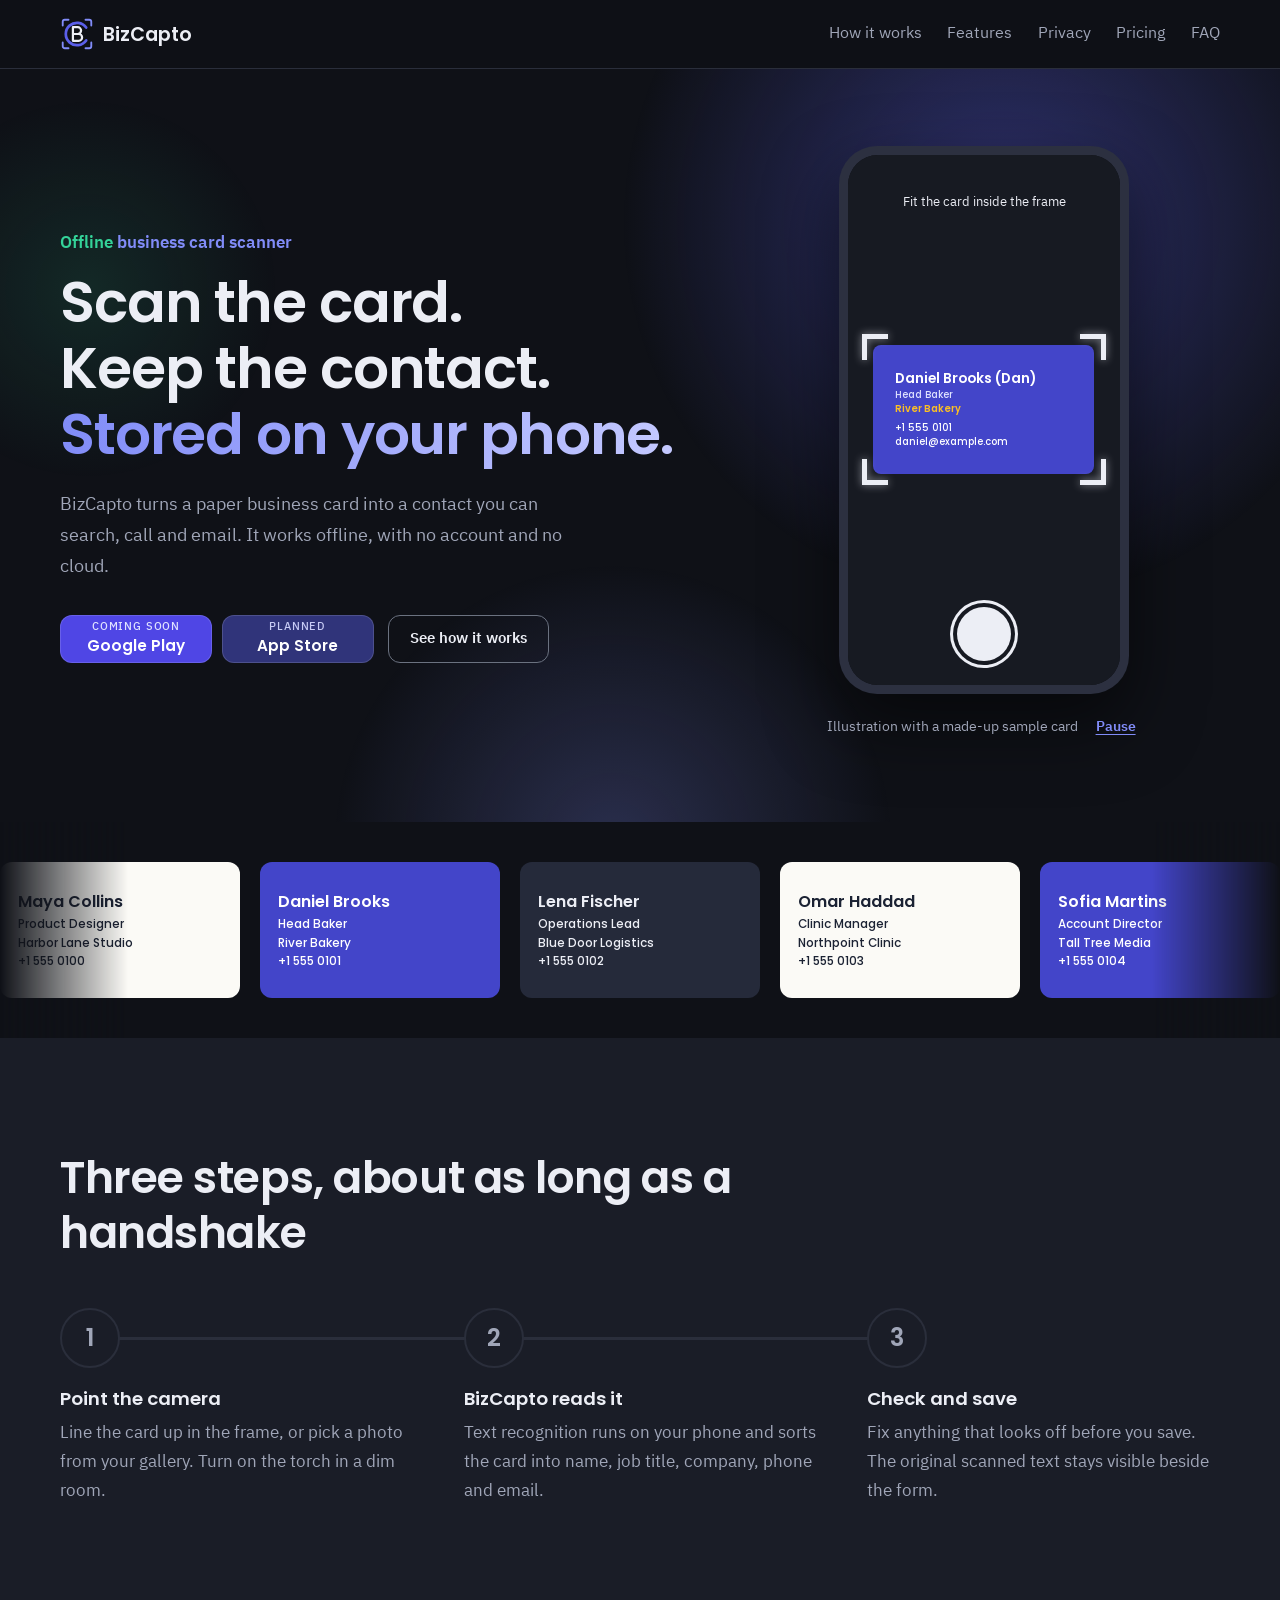
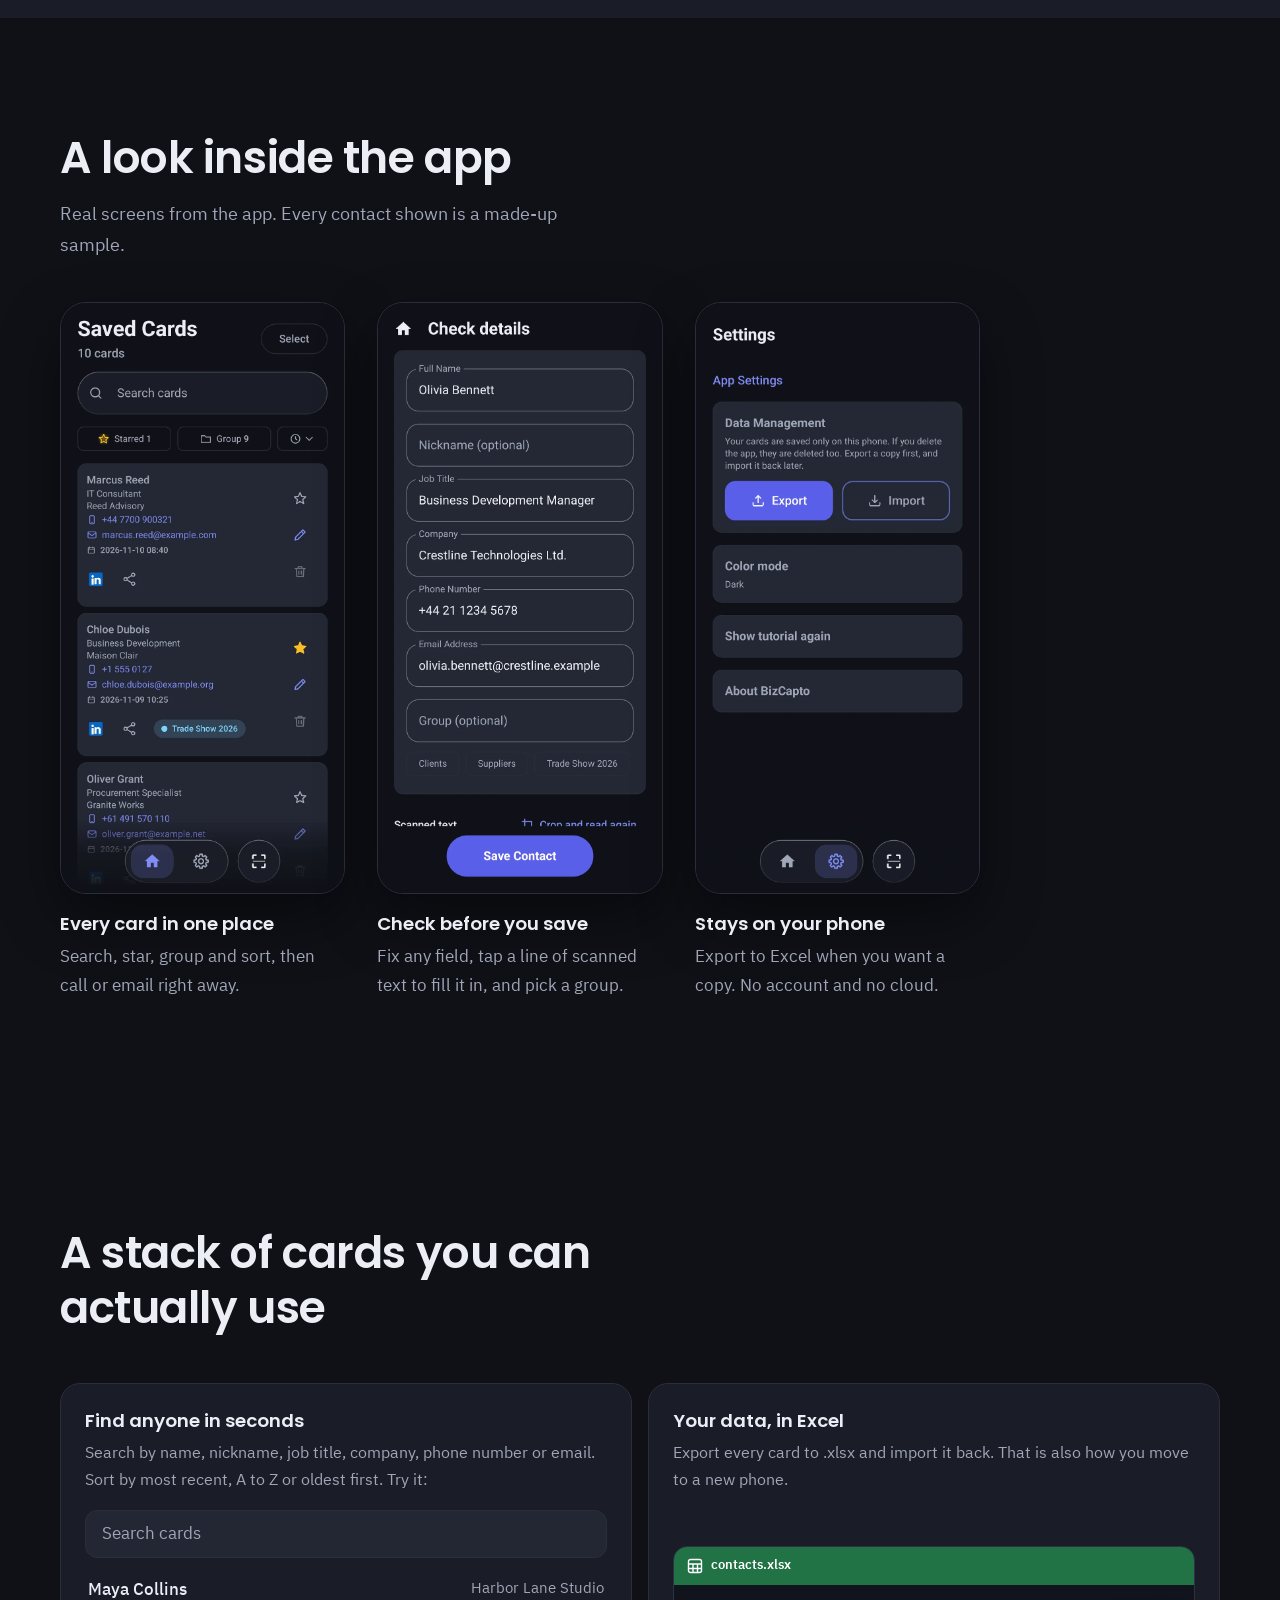
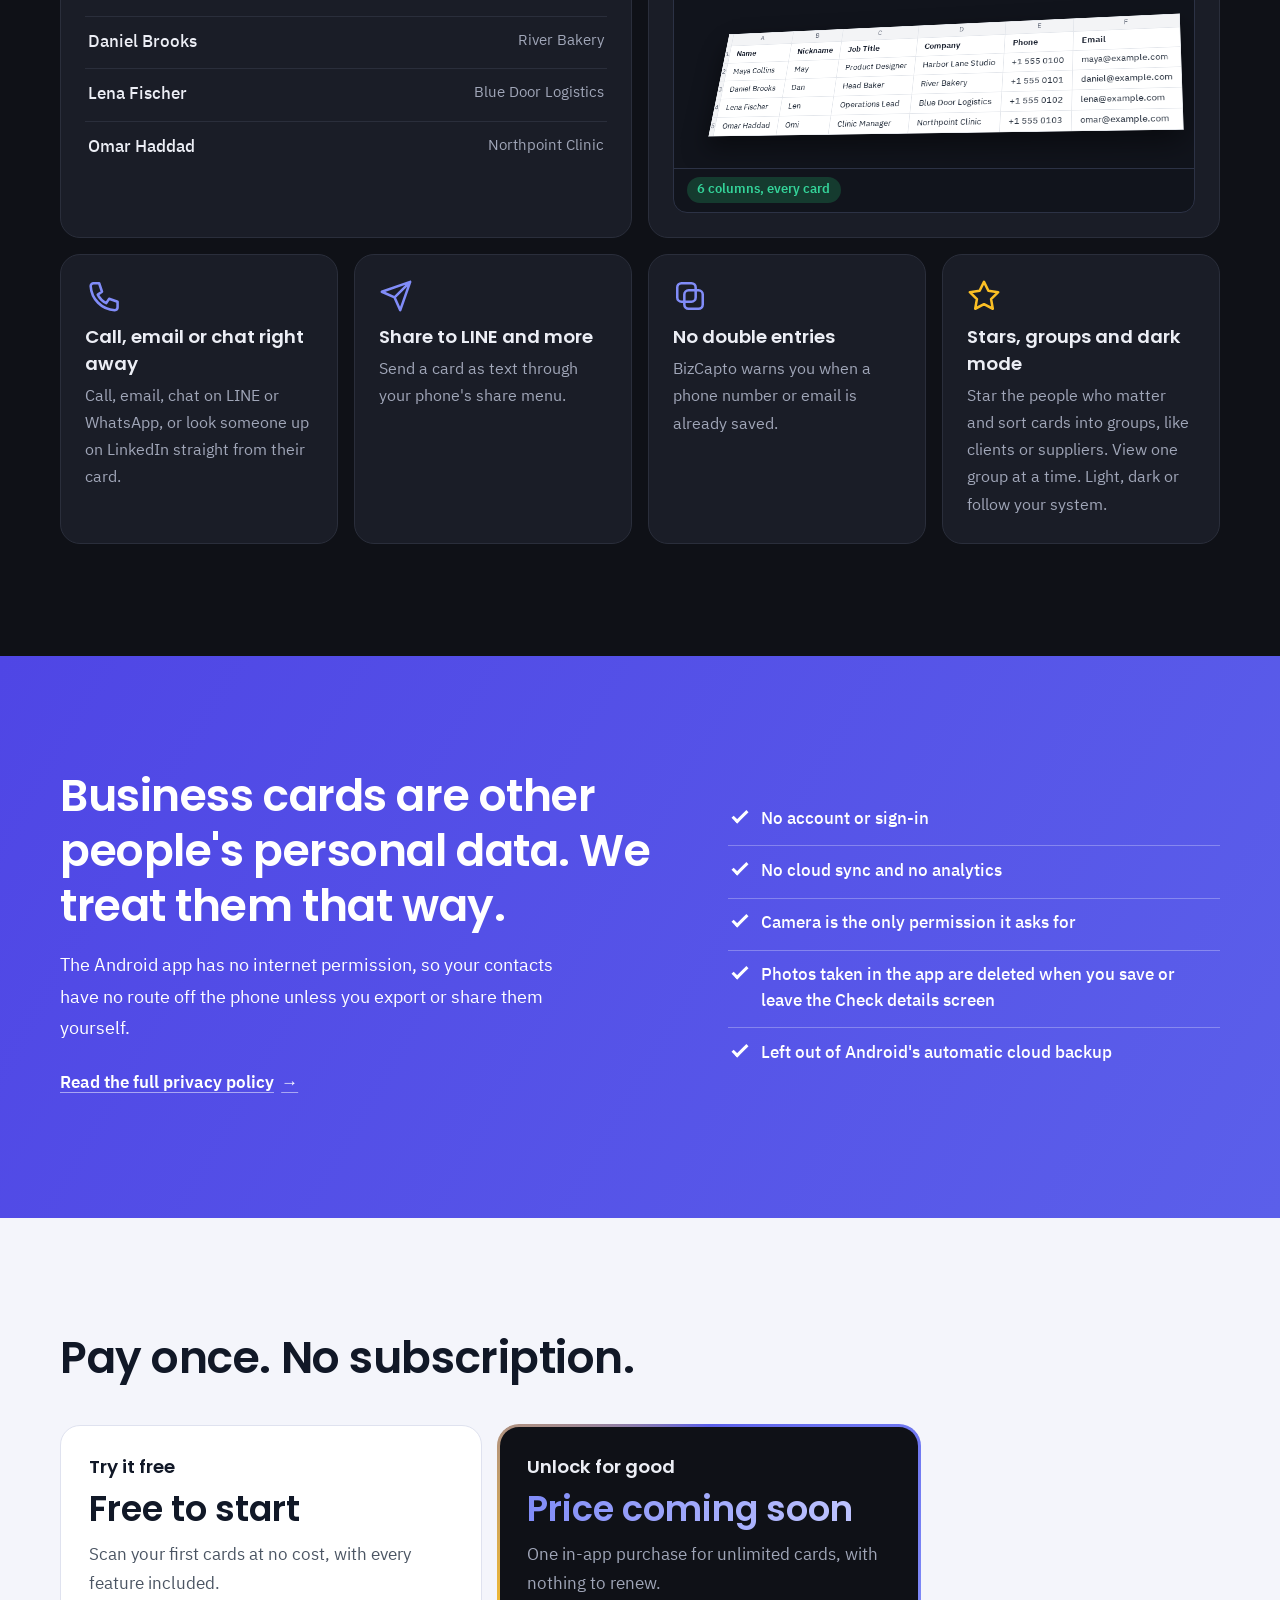
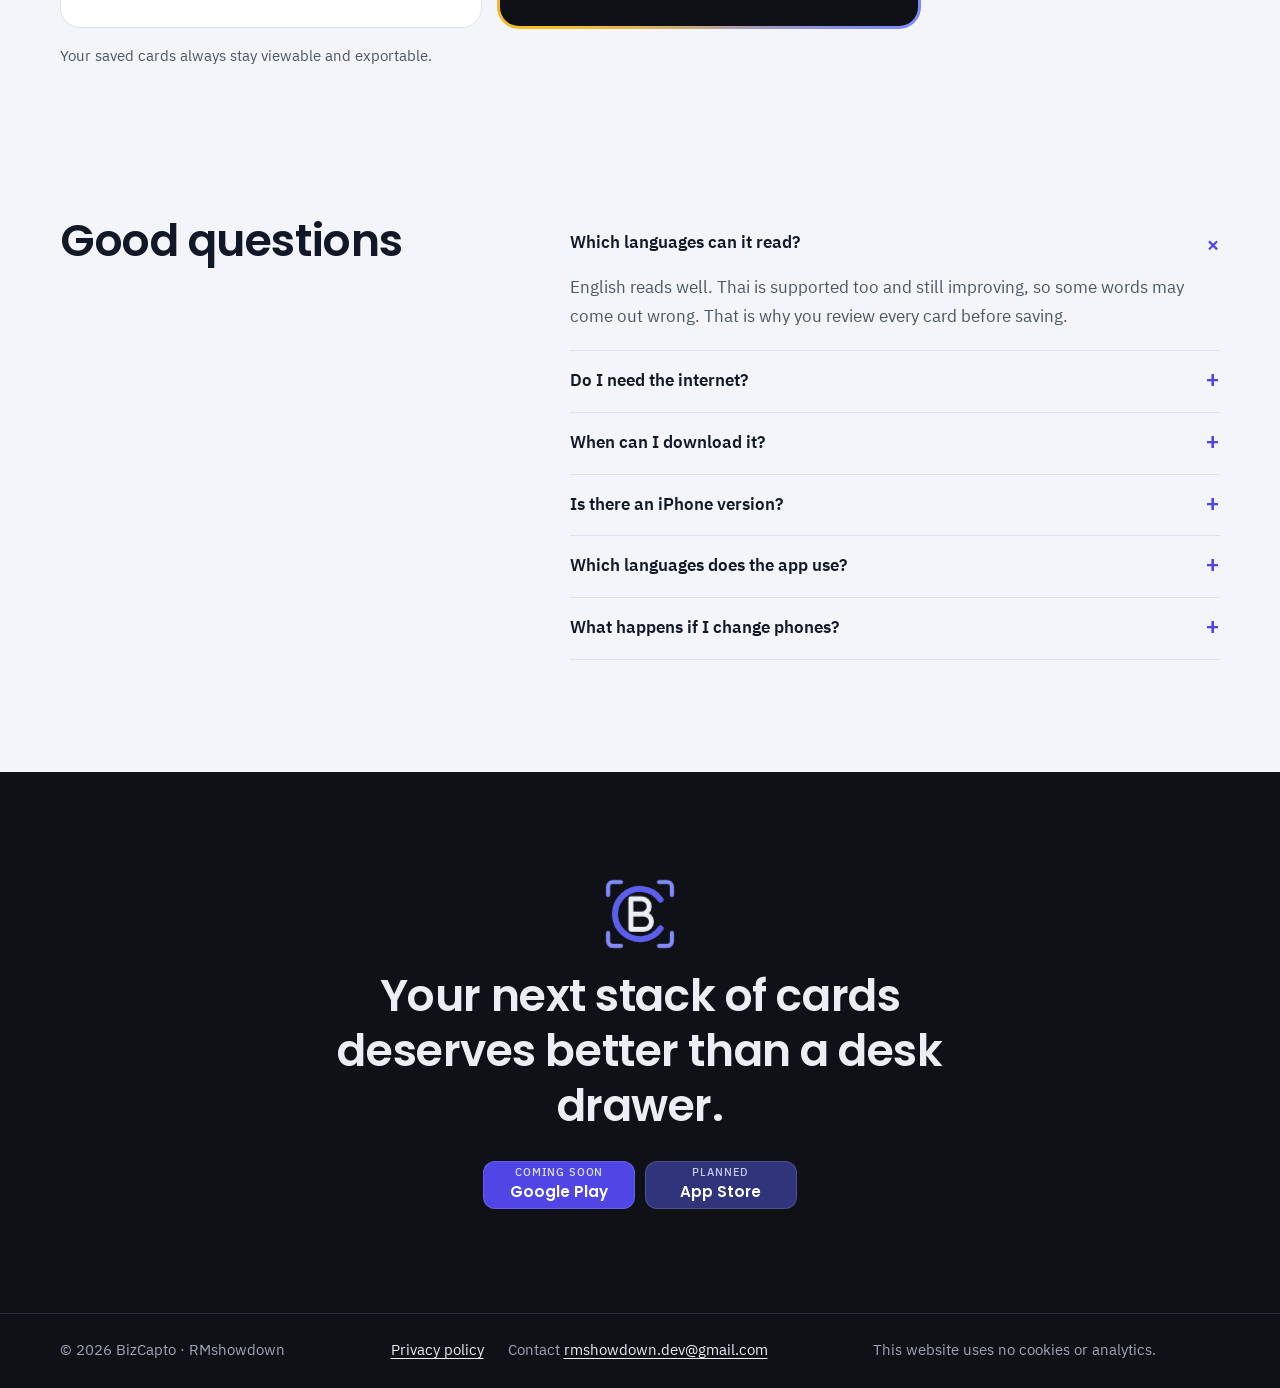
==== commit fdd75a9c: "feat(website): mention LINE and WhatsApp chat from a card" ====
--- a/index.html
+++ b/index.html
@@ -4,7 +4,7 @@
   <meta charset="utf-8">
   <meta name="viewport" content="width=device-width, initial-scale=1">
   <title>BizCapto: Offline Business Card Scanner</title>
-  <meta name="description" content="Business card scanner for Android. Save cards as contacts, sort into groups, search, call and email. Offline, exports to Excel. Reads English and Thai.">
+  <meta name="description" content="Business card scanner for Android. Save cards as contacts, sort into groups, call, email, LINE or WhatsApp. Offline, exports to Excel. Reads English and Thai.">
   <meta name="google-site-verification" content="9E5ic6exMu49nEAiIoT-Es5bumaMfsEbR8roI2fSj4I">
   <link rel="canonical" href="https://b1ackmonday.github.io/bizcapto-landing-page/">
   <!-- ข้อมูลให้ Google รู้ว่าหน้านี้คือแอปมือถือ (ยังไม่ใส่ราคา จนกว่าจะขายจริง) -->
@@ -14,13 +14,13 @@
     "@type": "SoftwareApplication",
     "name": "BizCapto",
     "alternateName": "BizCapto: Business Card Scan",
-    "description": "Business card scanner for Android. Save cards as contacts, sort into groups, search, call and email. Offline, exports to Excel. Reads English and Thai.",
+    "description": "Business card scanner for Android. Save cards as contacts, sort into groups, call, email, LINE or WhatsApp. Offline, exports to Excel. Reads English and Thai.",
     "applicationCategory": "BusinessApplication",
     "operatingSystem": "Android 7.0 or newer",
     "inLanguage": ["en", "th"],
     "url": "https://b1ackmonday.github.io/bizcapto-landing-page/",
     "image": "https://b1ackmonday.github.io/bizcapto-landing-page/img/og-image.png",
-    "featureList": ["Business card scanner with on-device OCR", "Auto crop and auto capture", "Organize business cards into groups", "Search, star, call, email and share contacts", "Export and import Excel (.xlsx)", "Works offline, no account"],
+    "featureList": ["Business card scanner with on-device OCR", "Auto crop and auto capture", "Organize business cards into groups", "Search, star, call, email and share contacts", "Chat on LINE or WhatsApp from a card in one tap", "Export and import Excel (.xlsx)", "Works offline, no account"],
     "publisher": { "@type": "Organization", "name": "RMshowdown", "email": "rmshowdown.dev@gmail.com" }
   }
   </script>
@@ -28,7 +28,7 @@
   <meta property="og:type" content="website">
   <meta property="og:site_name" content="BizCapto">
   <meta property="og:title" content="BizCapto: Offline Business Card Scanner">
-  <meta property="og:description" content="Business card scanner for Android. Save cards as contacts, sort into groups, search, call and email. Offline, exports to Excel. Reads English and Thai.">
+  <meta property="og:description" content="Business card scanner for Android. Save cards as contacts, sort into groups, call, email, LINE or WhatsApp. Offline, exports to Excel. Reads English and Thai.">
   <meta property="og:url" content="https://b1ackmonday.github.io/bizcapto-landing-page/">
   <meta property="og:image" content="https://b1ackmonday.github.io/bizcapto-landing-page/img/og-image.png">
   <meta property="og:image:width" content="1024">
@@ -265,8 +265,8 @@
 
           <article class="tile">
             <svg class="ico ico-call" viewBox="0 0 24 24" aria-hidden="true"><path d="M6 3h4l2 6-3 2a13 13 0 0 0 6 6l2-3 6 2v4a2 2 0 0 1-2 2A18 18 0 0 1 4 5a2 2 0 0 1 2-2Z"/></svg>
-            <h3 data-i18n="feat.act.title">Call or email right away</h3>
-            <p data-i18n="feat.act.text">Call, email or look someone up on LinkedIn straight from their card.</p>
+            <h3 data-i18n="feat.act.title">Call, email or chat right away</h3>
+            <p data-i18n="feat.act.text">Call, email, chat on LINE or WhatsApp, or look someone up on LinkedIn straight from their card.</p>
           </article>
           <article class="tile">
             <svg class="ico ico-share" viewBox="0 0 24 24" aria-hidden="true"><path d="M22 2 11 13M22 2l-7 20-4-9-9-4Z"/></svg>
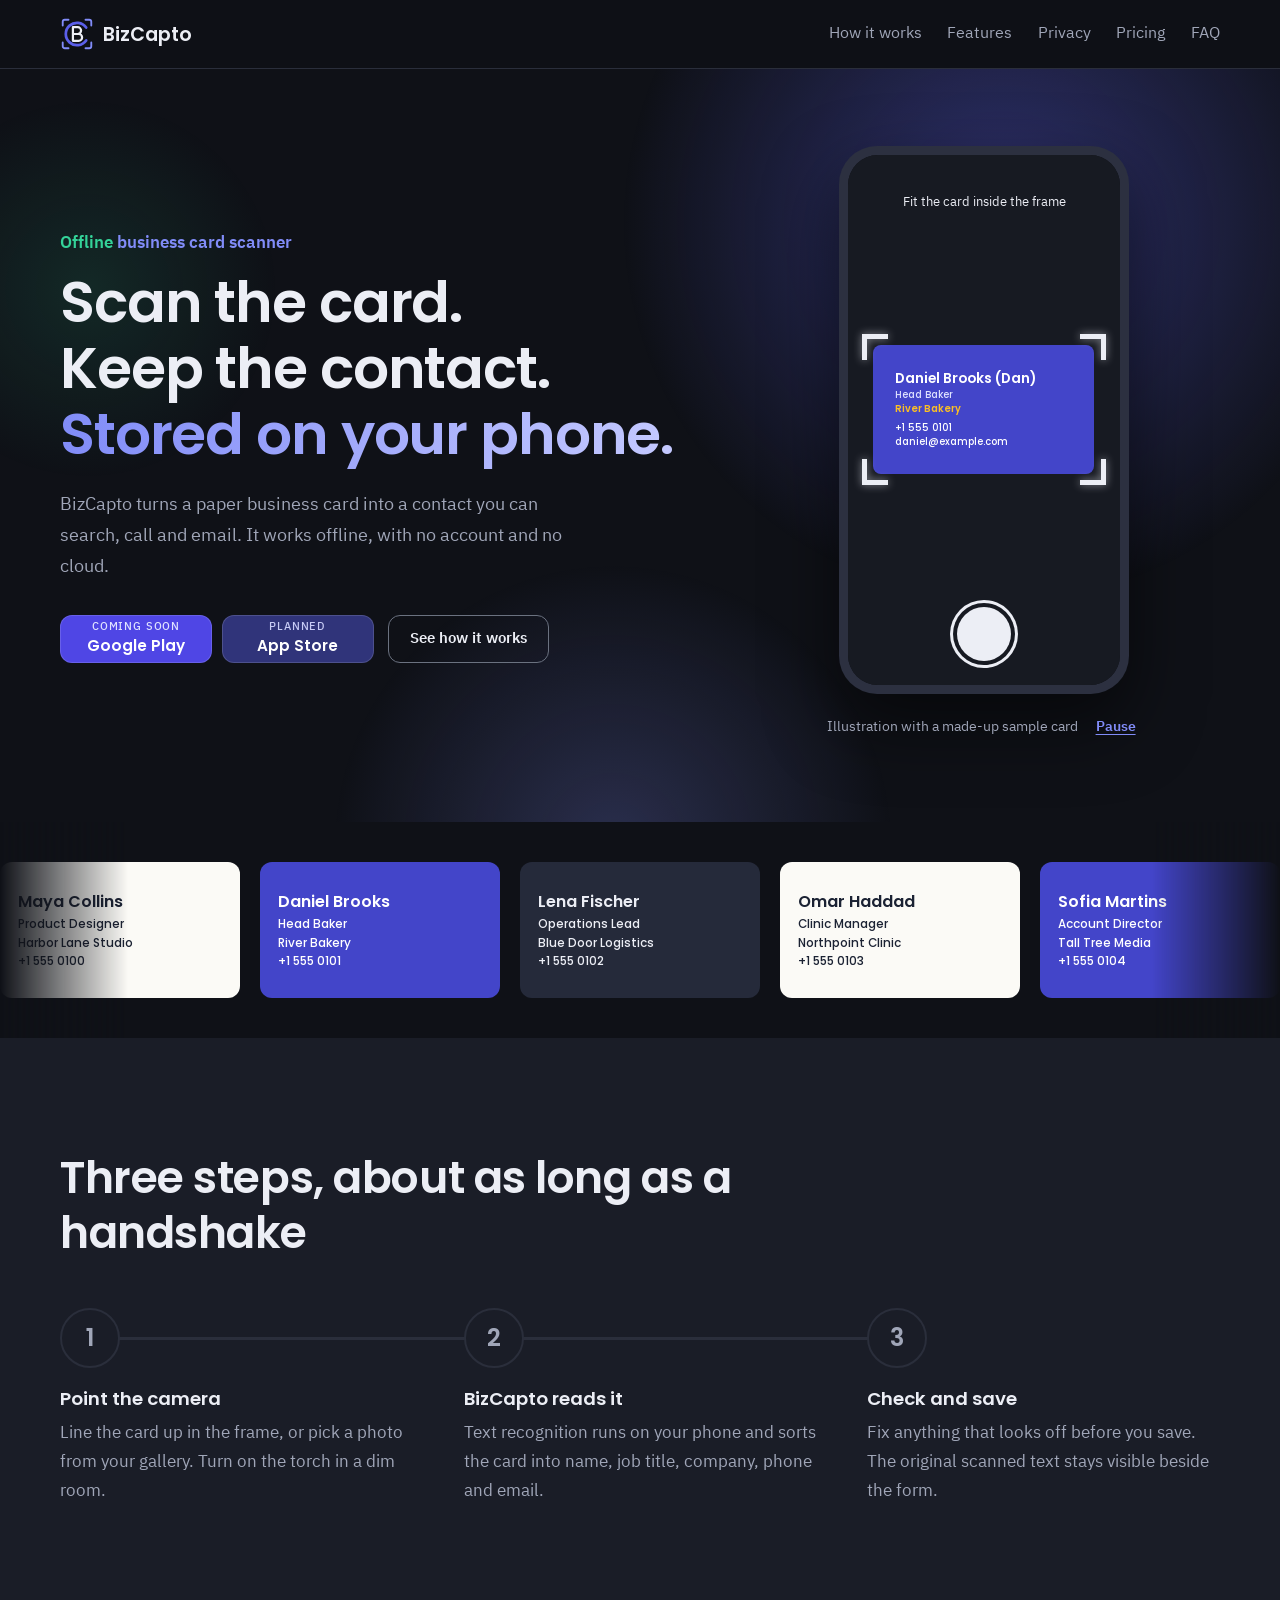
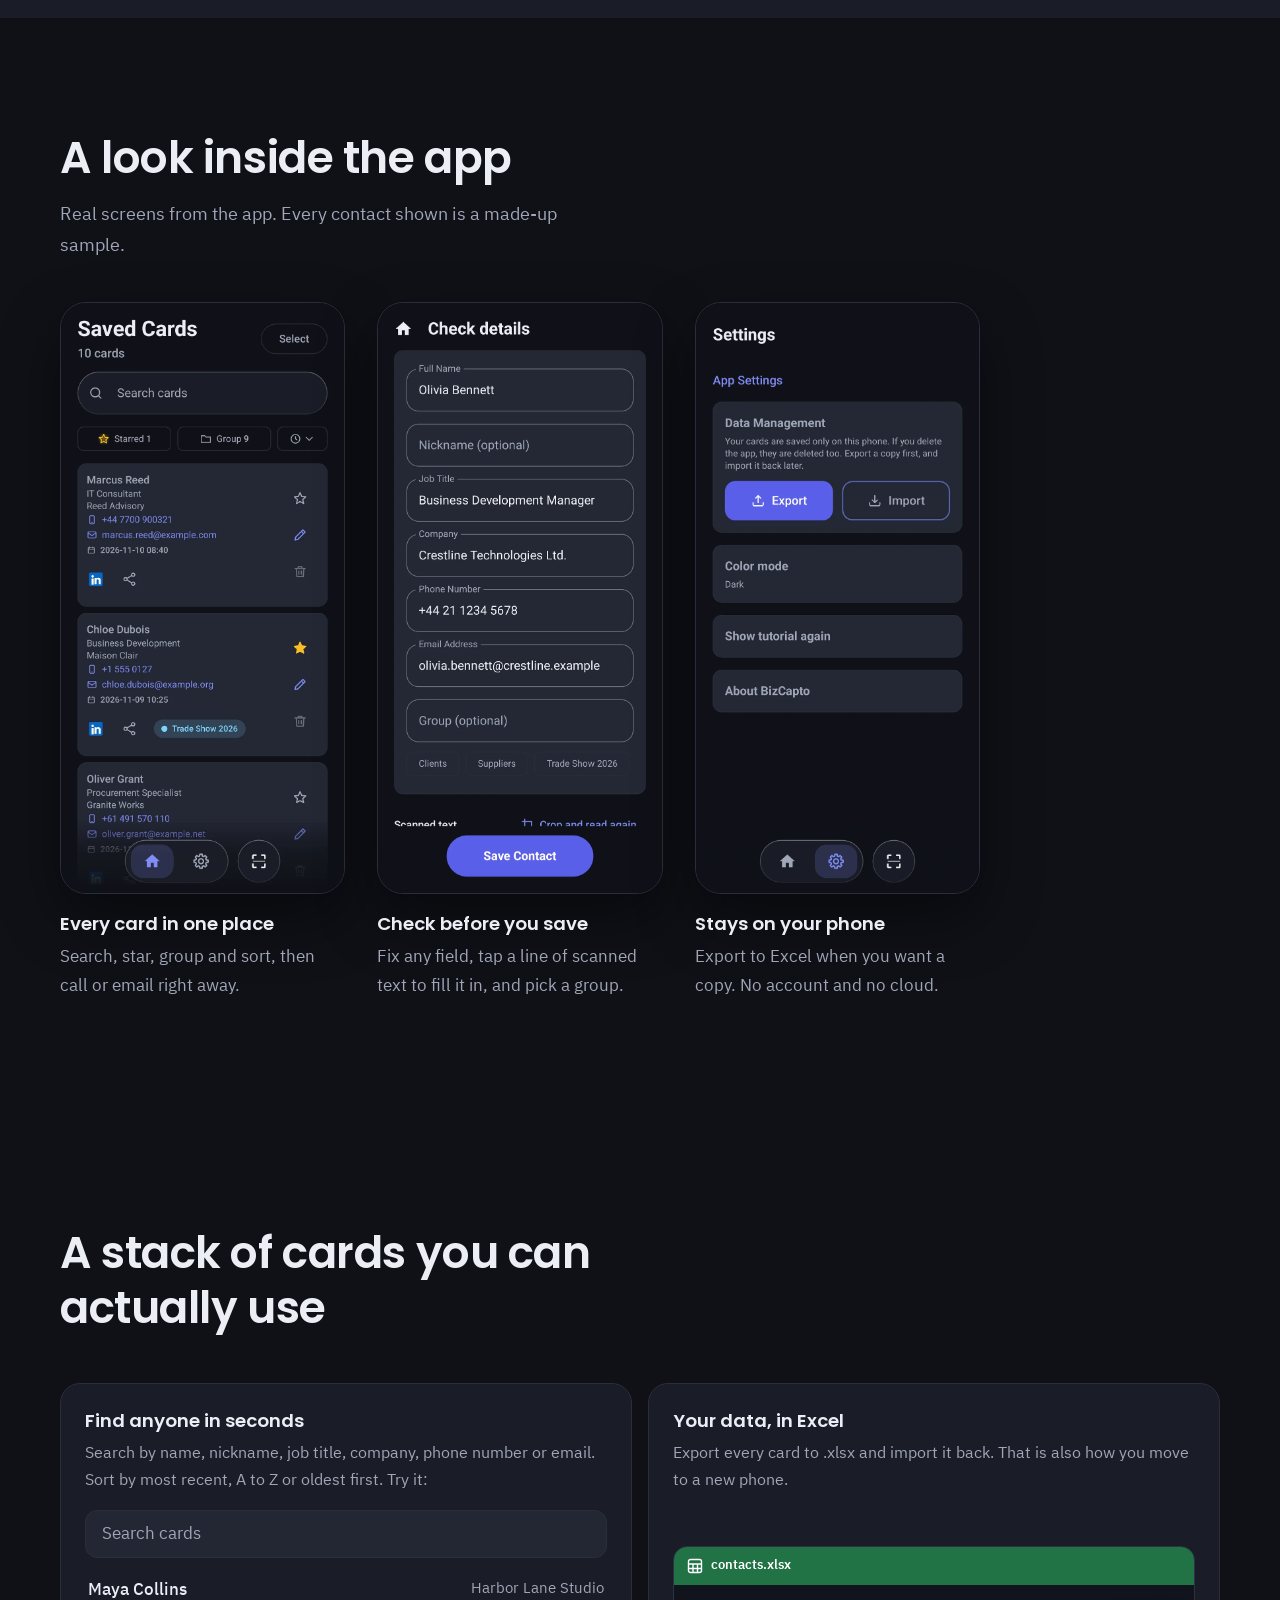
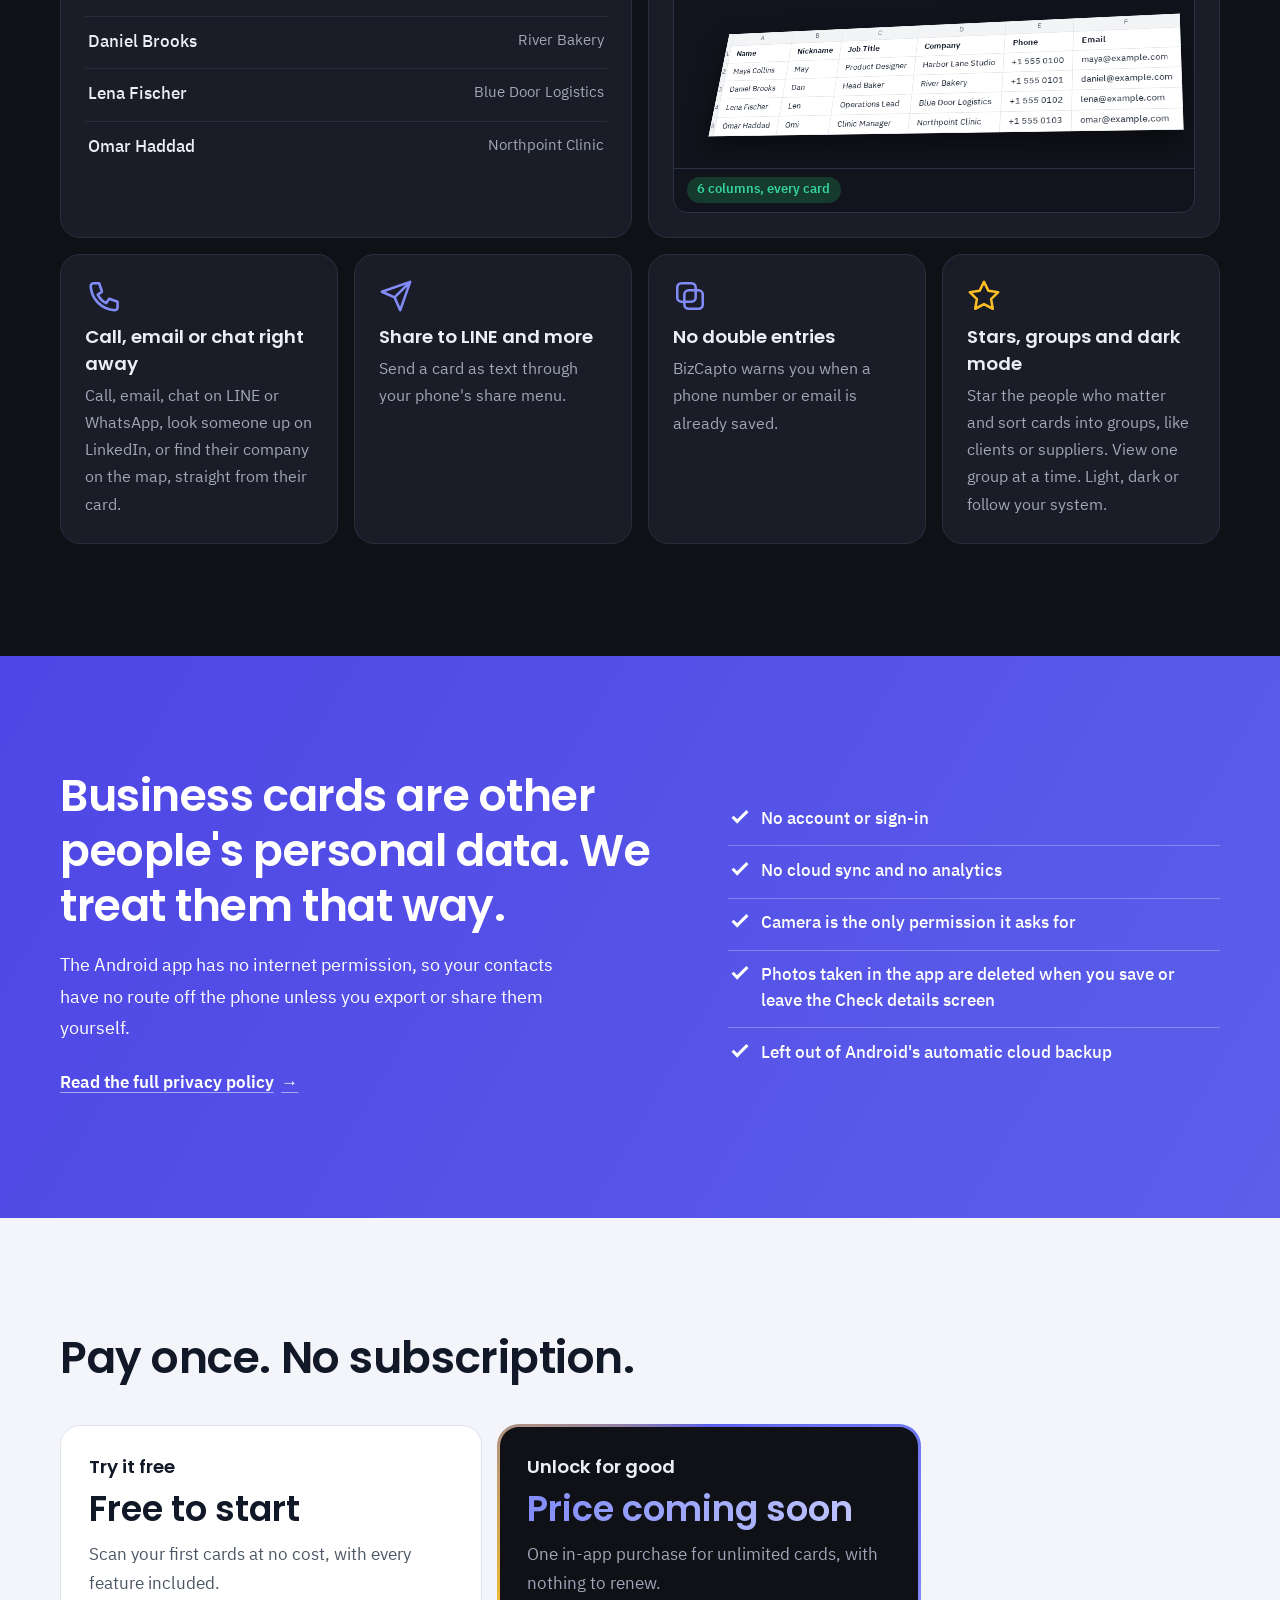
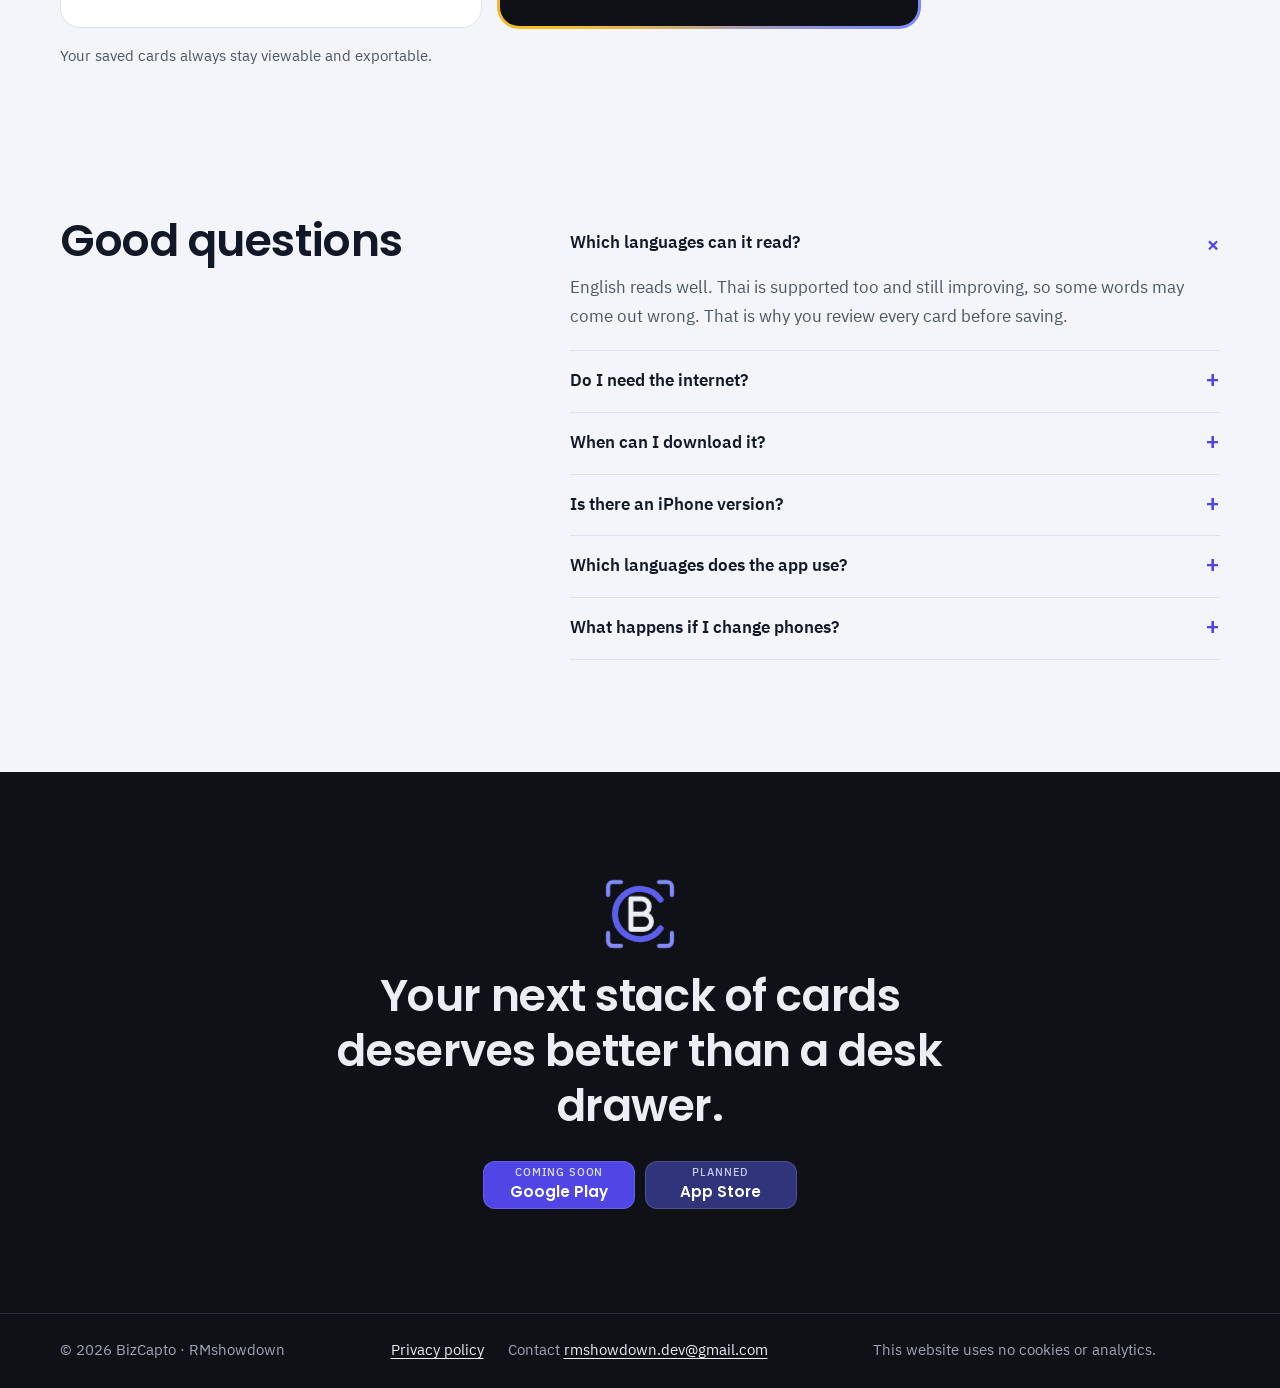
==== commit 3e38ce16: "feat(website): mention finding the company on a map" ====
--- a/index.html
+++ b/index.html
@@ -20,7 +20,7 @@
     "inLanguage": ["en", "th"],
     "url": "https://b1ackmonday.github.io/bizcapto-landing-page/",
     "image": "https://b1ackmonday.github.io/bizcapto-landing-page/img/og-image.png",
-    "featureList": ["Business card scanner with on-device OCR", "Auto crop and auto capture", "Organize business cards into groups", "Search, star, call, email and share contacts", "Chat on LINE or WhatsApp from a card in one tap", "Export and import Excel (.xlsx)", "Works offline, no account"],
+    "featureList": ["Business card scanner with on-device OCR", "Auto crop and auto capture", "Organize business cards into groups", "Search, star, call, email and share contacts", "Chat on LINE or WhatsApp from a card in one tap", "Find a company on the map from its card", "Export and import Excel (.xlsx)", "Works offline, no account"],
     "publisher": { "@type": "Organization", "name": "RMshowdown", "email": "rmshowdown.dev@gmail.com" }
   }
   </script>
@@ -266,7 +266,7 @@
           <article class="tile">
             <svg class="ico ico-call" viewBox="0 0 24 24" aria-hidden="true"><path d="M6 3h4l2 6-3 2a13 13 0 0 0 6 6l2-3 6 2v4a2 2 0 0 1-2 2A18 18 0 0 1 4 5a2 2 0 0 1 2-2Z"/></svg>
             <h3 data-i18n="feat.act.title">Call, email or chat right away</h3>
-            <p data-i18n="feat.act.text">Call, email, chat on LINE or WhatsApp, or look someone up on LinkedIn straight from their card.</p>
+            <p data-i18n="feat.act.text">Call, email, chat on LINE or WhatsApp, look someone up on LinkedIn, or find their company on the map, straight from their card.</p>
           </article>
           <article class="tile">
             <svg class="ico ico-share" viewBox="0 0 24 24" aria-hidden="true"><path d="M22 2 11 13M22 2l-7 20-4-9-9-4Z"/></svg>
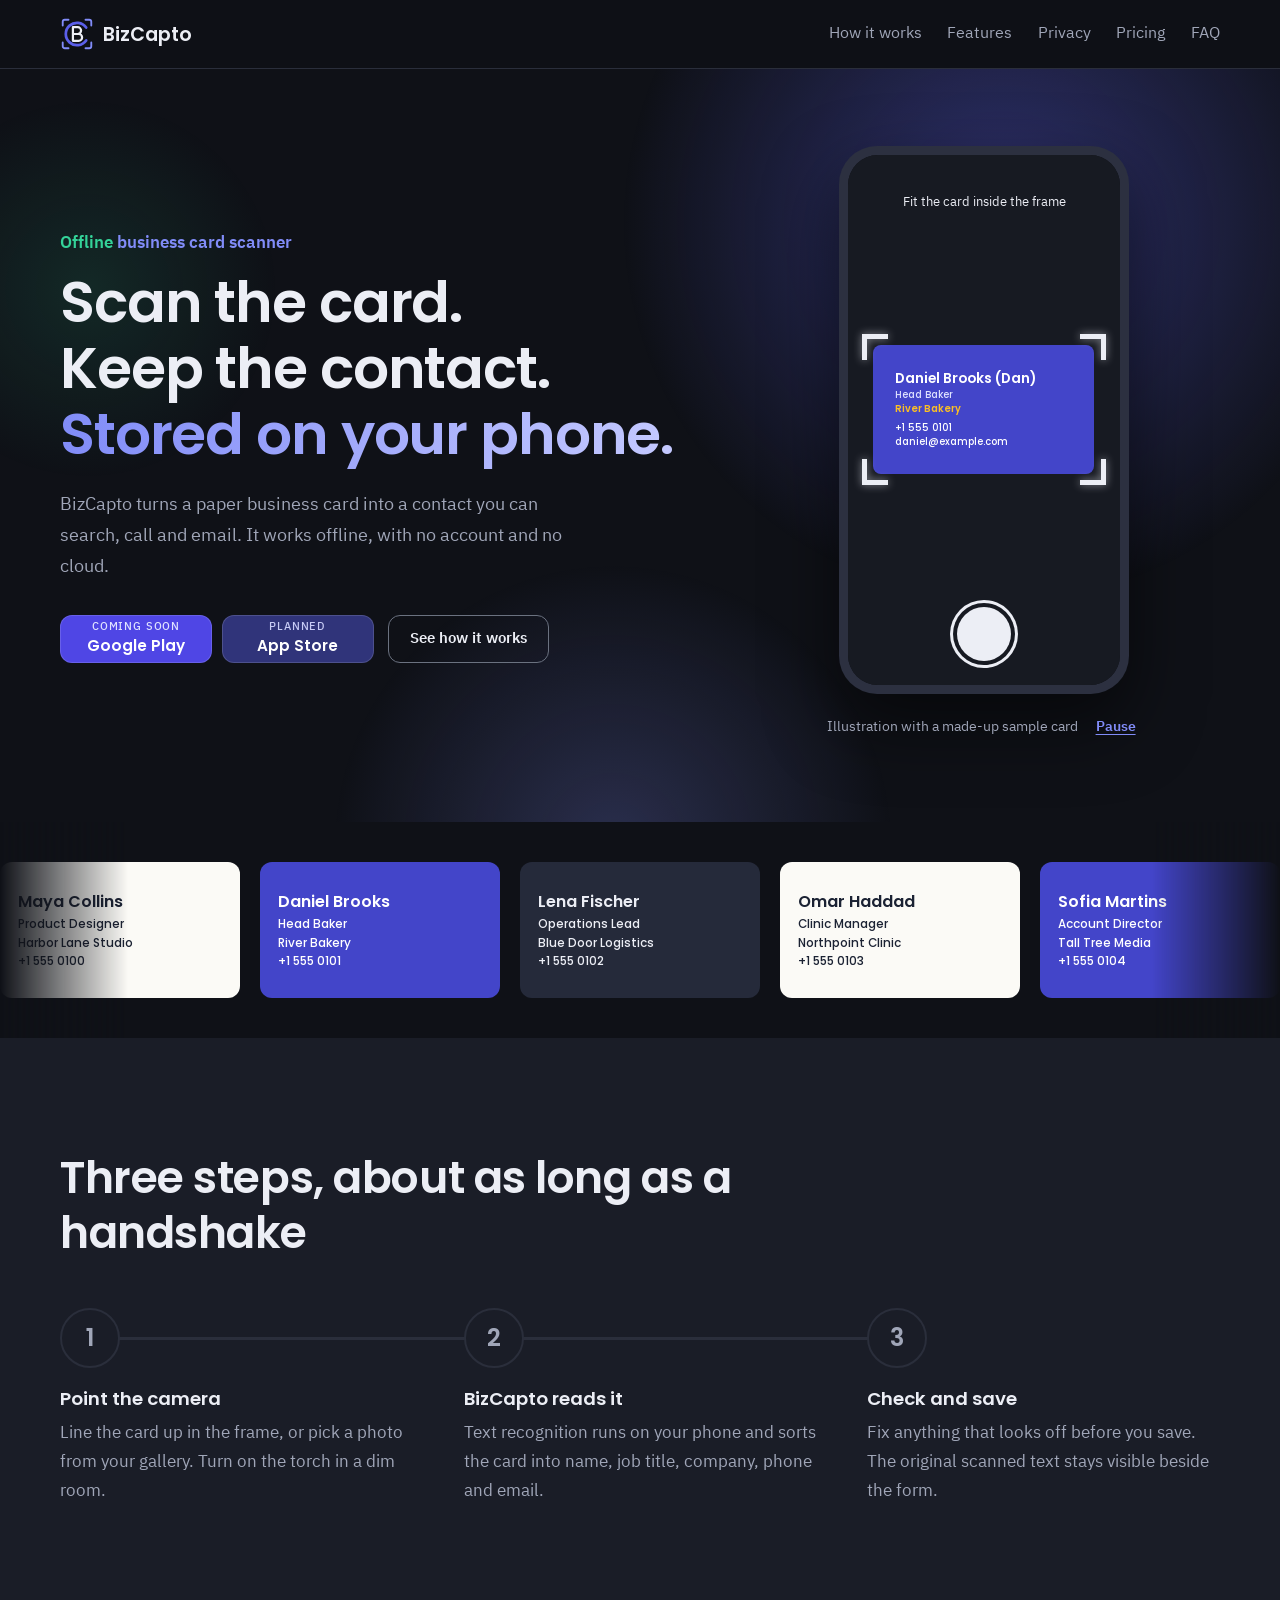
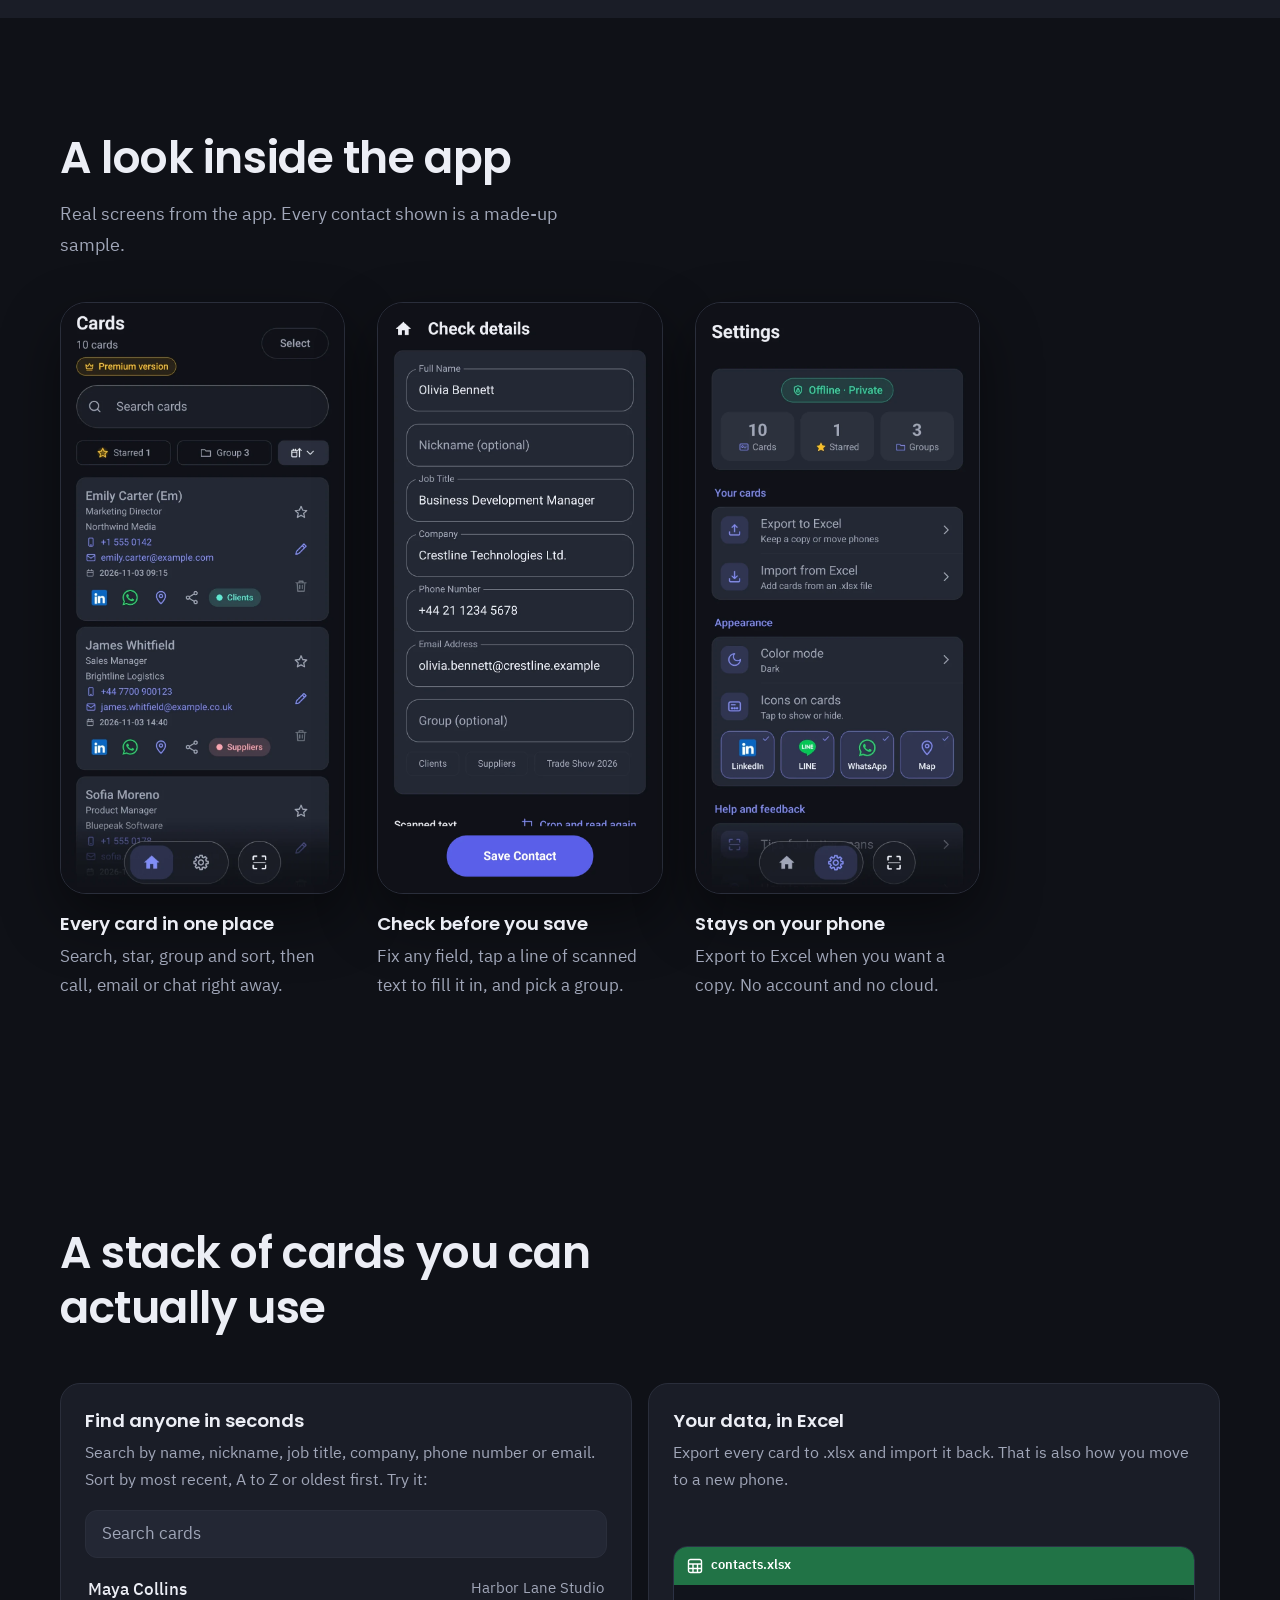
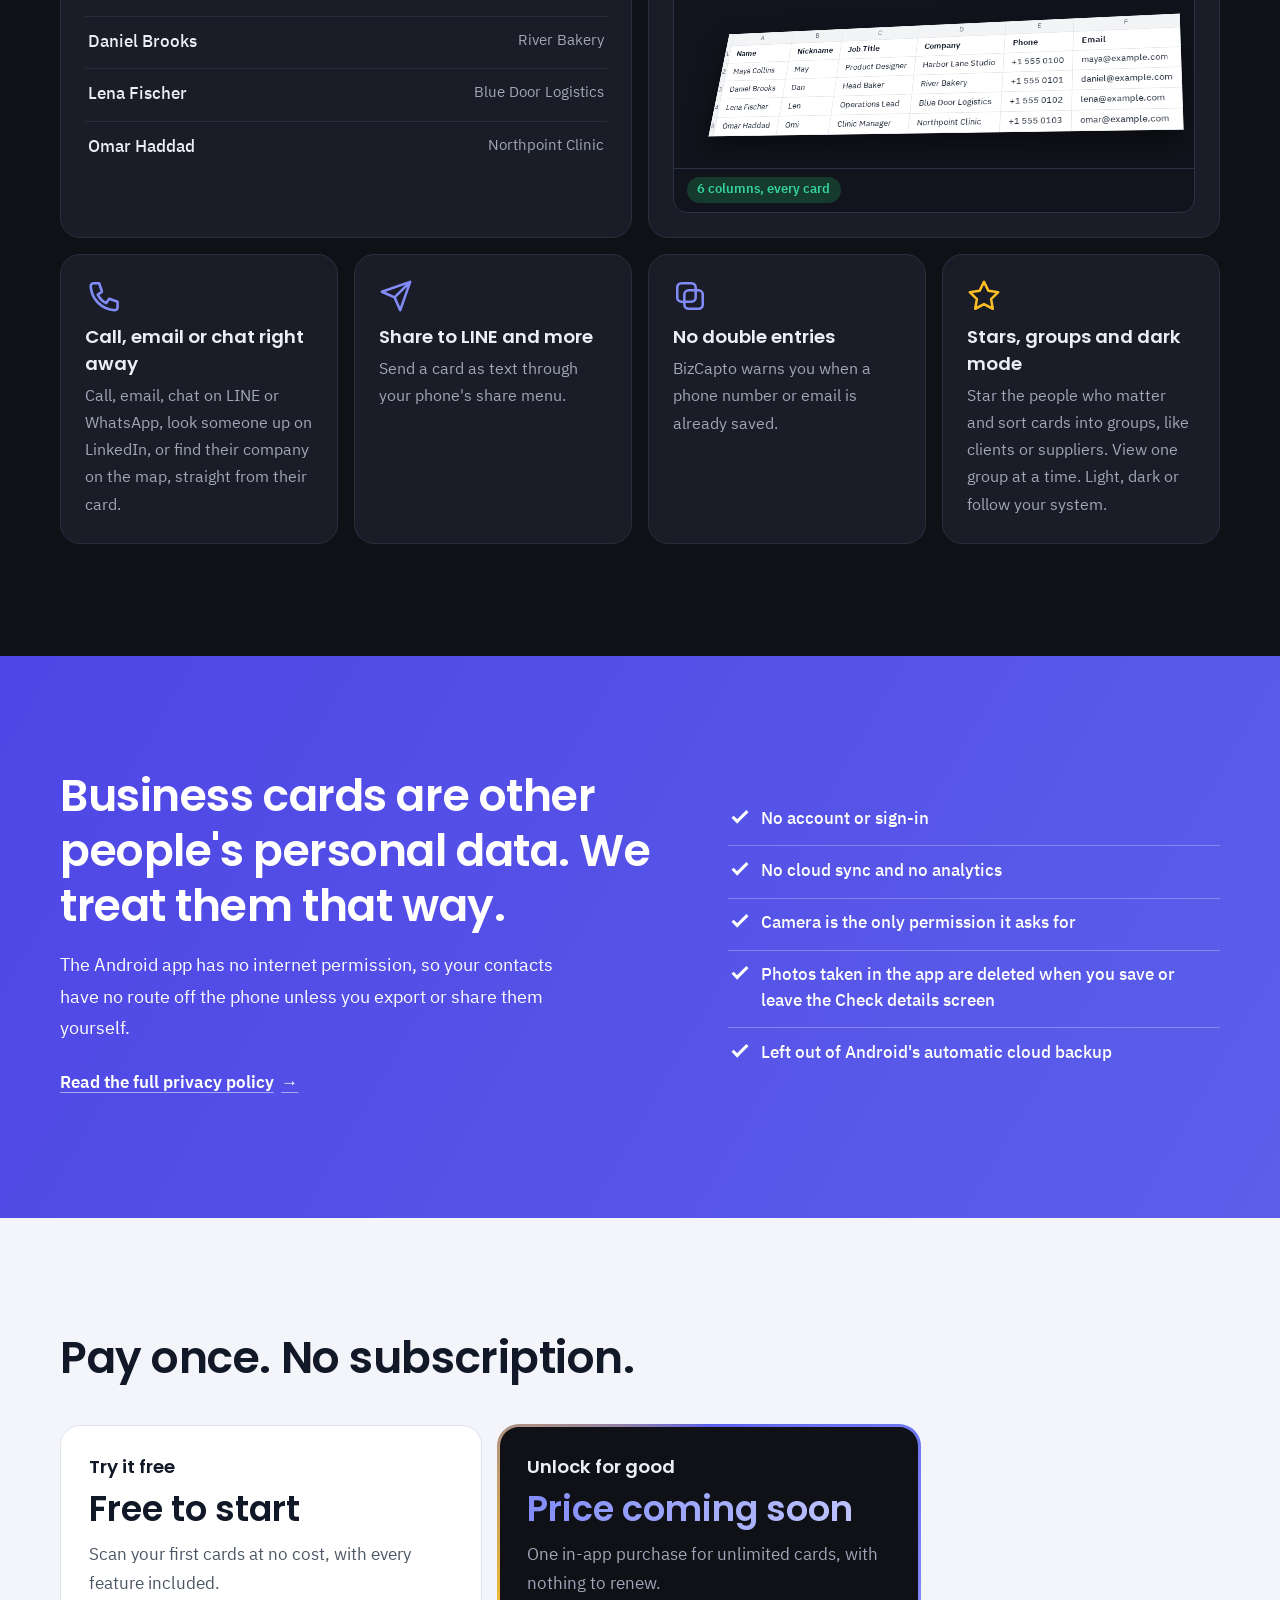
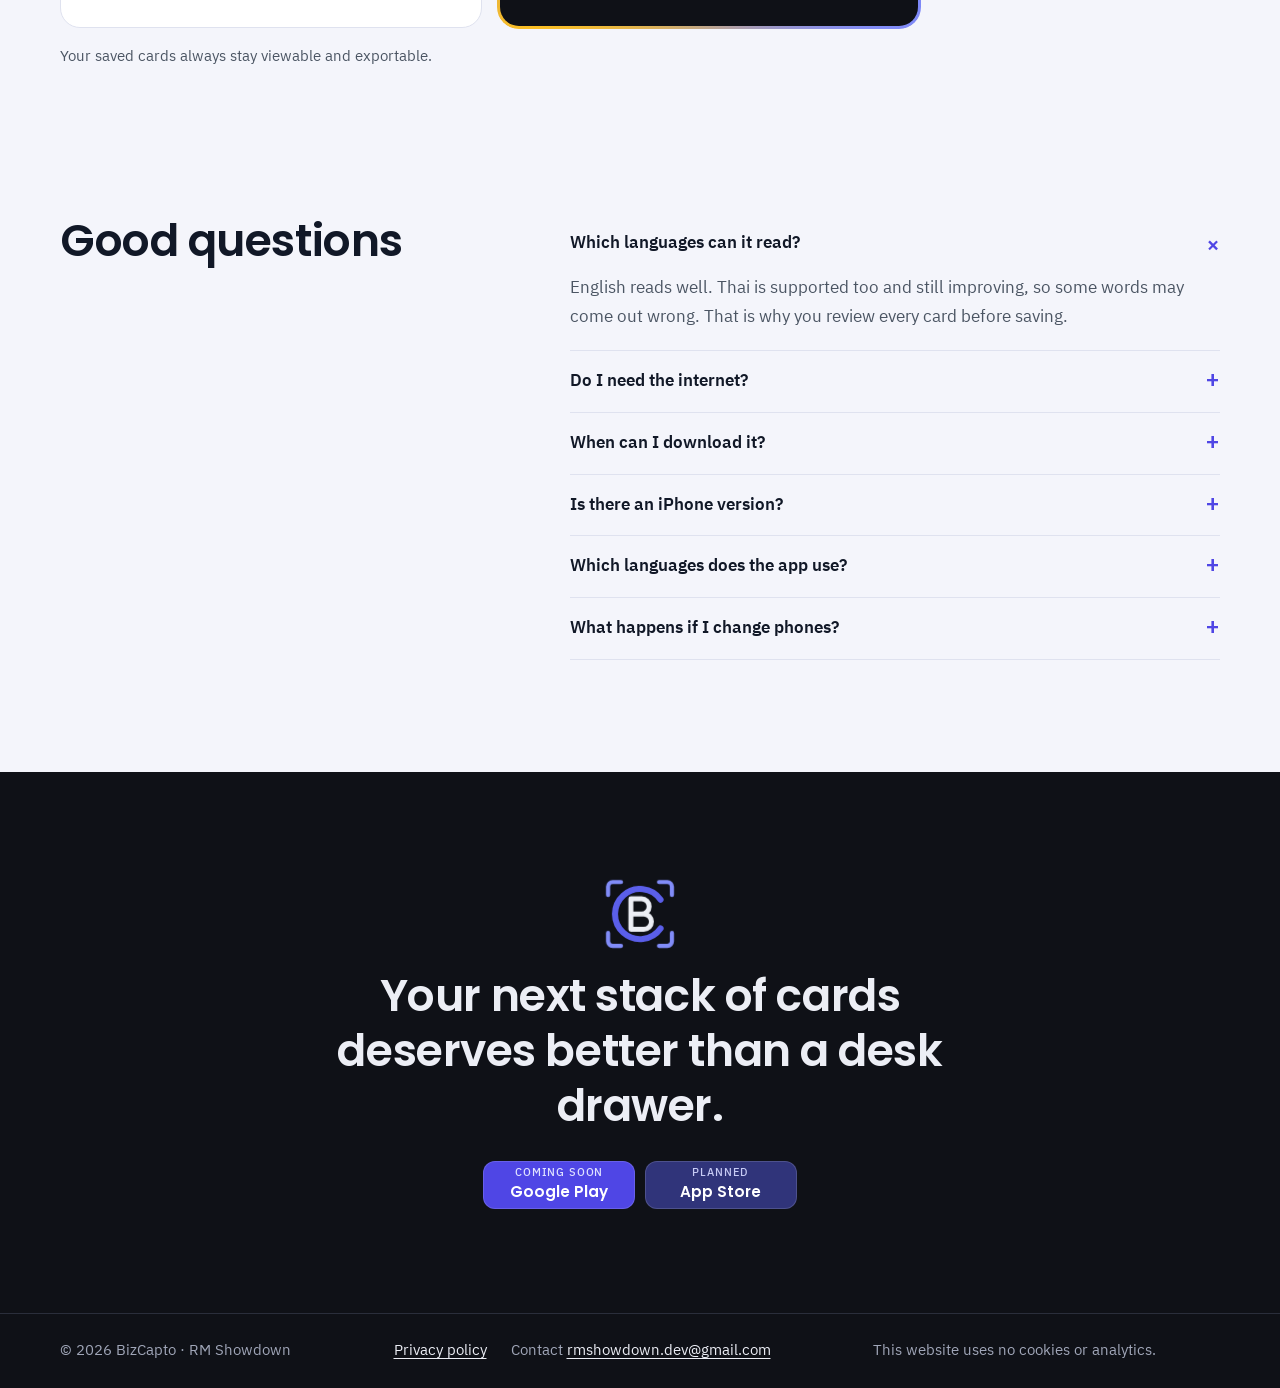
==== commit fed91c18: "chore(website): move to rmshowdown.github.io/bizcapto, RM Showdown name, full saved-data list" ====
--- a/index.html
+++ b/index.html
@@ -6,7 +6,7 @@
   <title>BizCapto: Offline Business Card Scanner</title>
   <meta name="description" content="Business card scanner for Android. Save cards as contacts, sort into groups, call, email, LINE or WhatsApp. Offline, exports to Excel. Reads English and Thai.">
   <meta name="google-site-verification" content="9E5ic6exMu49nEAiIoT-Es5bumaMfsEbR8roI2fSj4I">
-  <link rel="canonical" href="https://b1ackmonday.github.io/bizcapto-landing-page/">
+  <link rel="canonical" href="https://rmshowdown.github.io/bizcapto/">
   <!-- ข้อมูลให้ Google รู้ว่าหน้านี้คือแอปมือถือ (ยังไม่ใส่ราคา จนกว่าจะขายจริง) -->
   <script type="application/ld+json">
   {
@@ -18,10 +18,10 @@
     "applicationCategory": "BusinessApplication",
     "operatingSystem": "Android 7.0 or newer",
     "inLanguage": ["en", "th"],
-    "url": "https://b1ackmonday.github.io/bizcapto-landing-page/",
-    "image": "https://b1ackmonday.github.io/bizcapto-landing-page/img/og-image.png",
+    "url": "https://rmshowdown.github.io/bizcapto/",
+    "image": "https://rmshowdown.github.io/bizcapto/img/og-image.png",
     "featureList": ["Business card scanner with on-device OCR", "Auto crop and auto capture", "Organize business cards into groups", "Search, star, call, email and share contacts", "Chat on LINE or WhatsApp from a card in one tap", "Find a company on the map from its card", "Export and import Excel (.xlsx)", "Works offline, no account"],
-    "publisher": { "@type": "Organization", "name": "RMshowdown", "email": "rmshowdown.dev@gmail.com" }
+    "publisher": { "@type": "Organization", "name": "RM Showdown", "email": "rmshowdown.dev@gmail.com" }
   }
   </script>
   <!-- ภาพและข้อความตอนแชร์ลิงก์ใน LINE, Facebook, X -->
@@ -29,8 +29,8 @@
   <meta property="og:site_name" content="BizCapto">
   <meta property="og:title" content="BizCapto: Offline Business Card Scanner">
   <meta property="og:description" content="Business card scanner for Android. Save cards as contacts, sort into groups, call, email, LINE or WhatsApp. Offline, exports to Excel. Reads English and Thai.">
-  <meta property="og:url" content="https://b1ackmonday.github.io/bizcapto-landing-page/">
-  <meta property="og:image" content="https://b1ackmonday.github.io/bizcapto-landing-page/img/og-image.png">
+  <meta property="og:url" content="https://rmshowdown.github.io/bizcapto/">
+  <meta property="og:image" content="https://rmshowdown.github.io/bizcapto/img/og-image.png">
   <meta property="og:image:width" content="1024">
   <meta property="og:image:height" content="500">
   <meta property="og:image:alt" content="BizCapto logo with the line: Scan business cards. Keep them private.">
@@ -186,10 +186,10 @@
         <p class="lead" data-i18n="screens.lead">Real screens from the app. Every contact shown is a made-up sample.</p>
         <div class="shots">
           <figure class="shot">
-            <img src="img/screen-cards.webp" width="857" height="1785" loading="lazy" decoding="async" alt="The saved cards list with search, Starred and Group filters, and sorting" data-i18n-alt="screens.1.alt">
+            <img src="img/screen-cards.webp" width="857" height="1785" loading="lazy" decoding="async" alt="The cards list with search, Starred and Group filters, and LinkedIn, WhatsApp, map and share buttons on each card" data-i18n-alt="screens.1.alt">
             <figcaption>
               <h3 data-i18n="screens.1.title">Every card in one place</h3>
-              <p data-i18n="screens.1.text">Search, star, group and sort, then call or email right away.</p>
+              <p data-i18n="screens.1.text">Search, star, group and sort, then call, email or chat right away.</p>
             </figcaption>
           </figure>
           <figure class="shot">
@@ -200,7 +200,7 @@
             </figcaption>
           </figure>
           <figure class="shot">
-            <img src="img/screen-privacy.webp" width="857" height="1785" loading="lazy" decoding="async" alt="Settings with Export and Import, and a note that cards are saved only on this phone" data-i18n-alt="screens.3.alt">
+            <img src="img/screen-privacy.webp" width="857" height="1785" loading="lazy" decoding="async" alt="Settings with card counts, Export and Import to Excel, and a choice of which icons show on cards" data-i18n-alt="screens.3.alt">
             <figcaption>
               <h3 data-i18n="screens.3.title">Stays on your phone</h3>
               <p data-i18n="screens.3.text">Export to Excel when you want a copy. No account and no cloud.</p>
@@ -376,7 +376,7 @@
 
   <footer class="site-footer">
     <div class="wrap foot">
-      <span>© 2026 BizCapto · RMshowdown</span>
+      <span>© 2026 BizCapto · RM Showdown</span>
       <span class="foot-links">
         <a href="privacy.html" data-i18n="foot.privacy">Privacy policy</a>
         <span><span data-i18n="foot.contact">Contact</span> <a href="mailto:rmshowdown.dev@gmail.com">rmshowdown.dev@gmail.com</a></span>
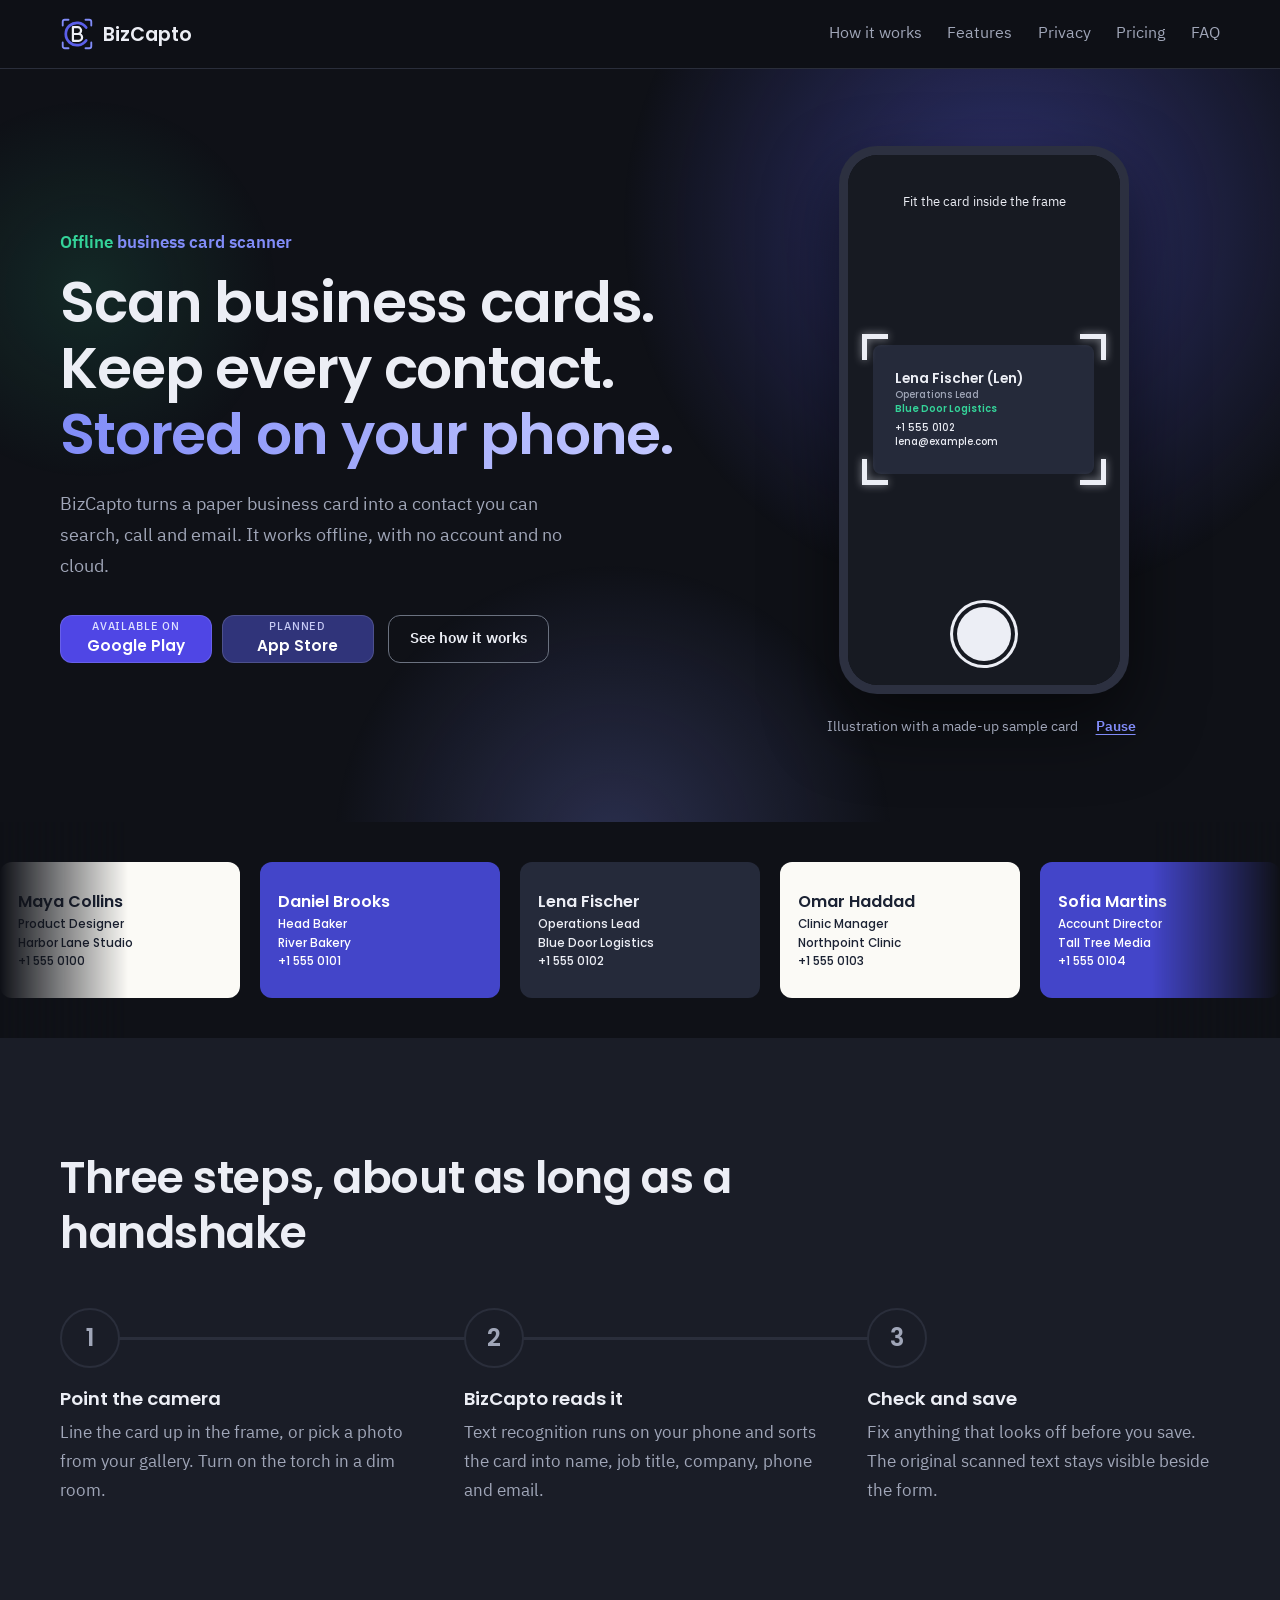
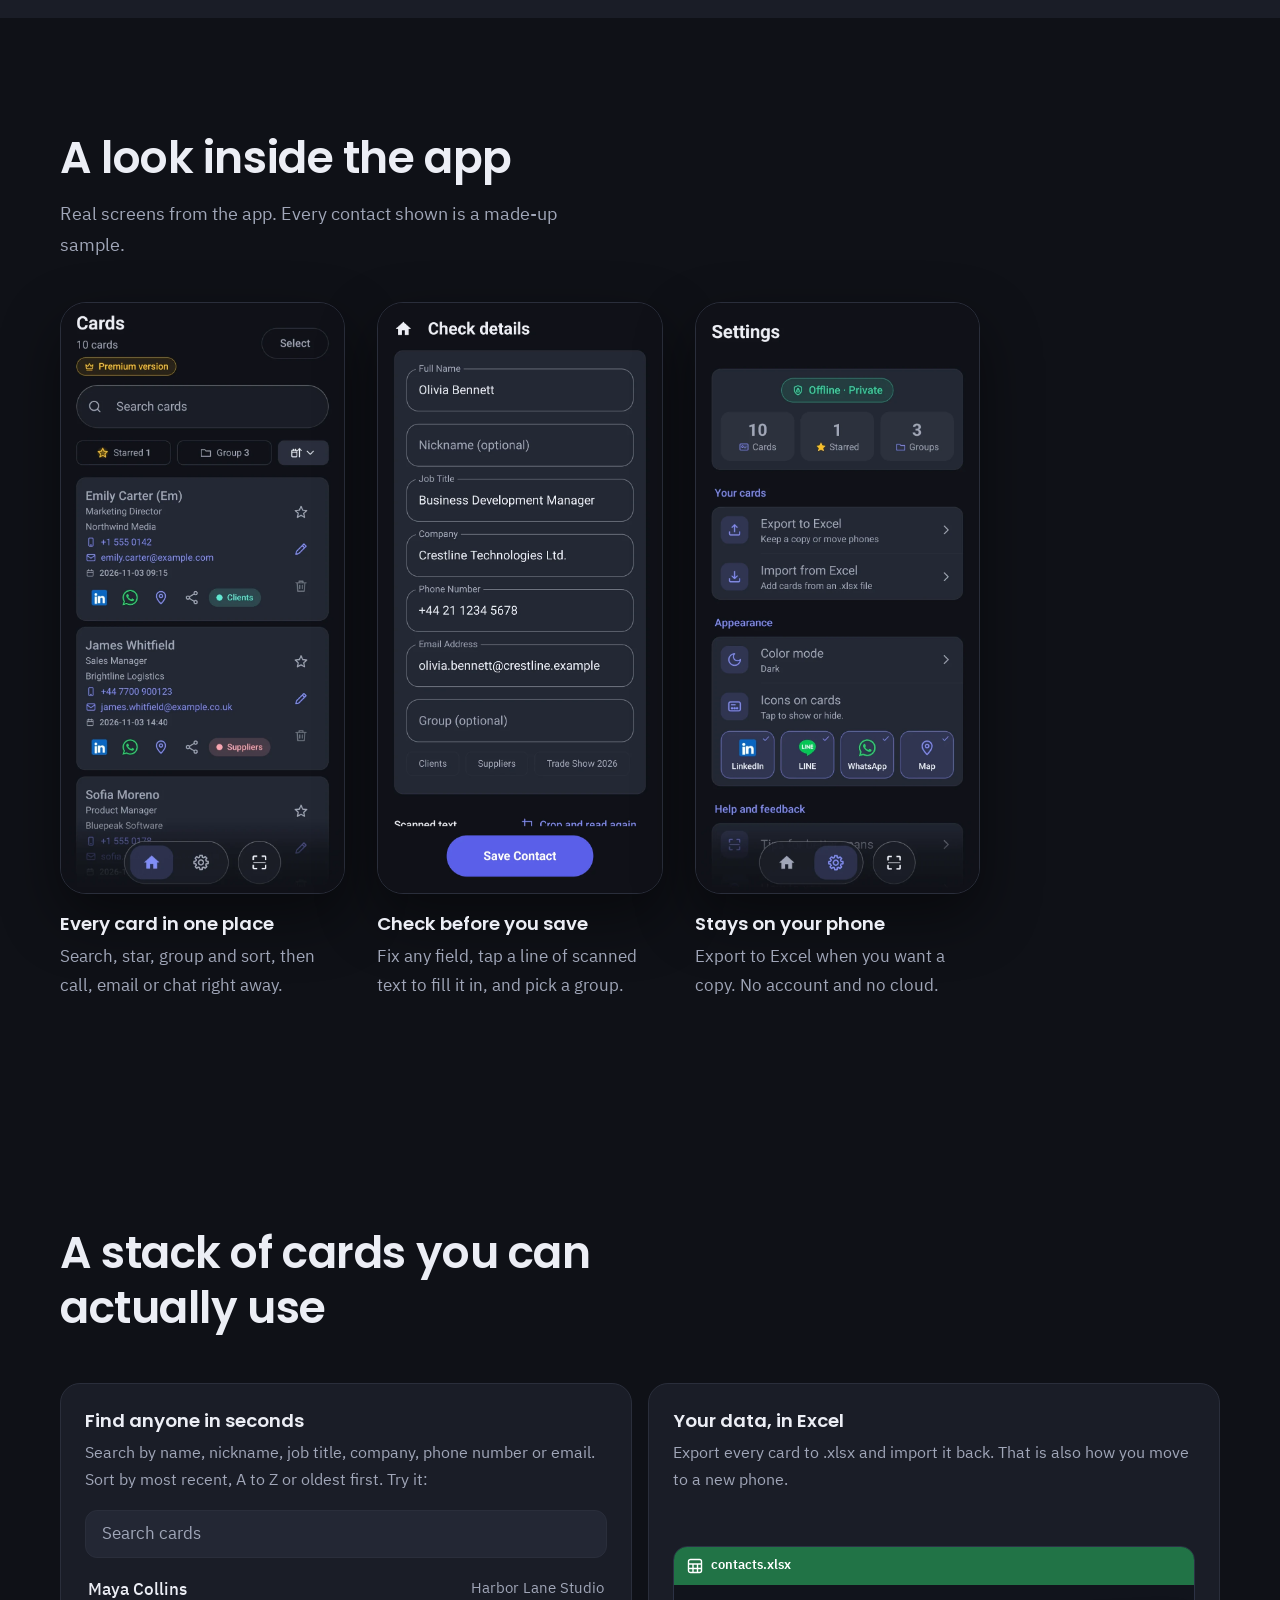
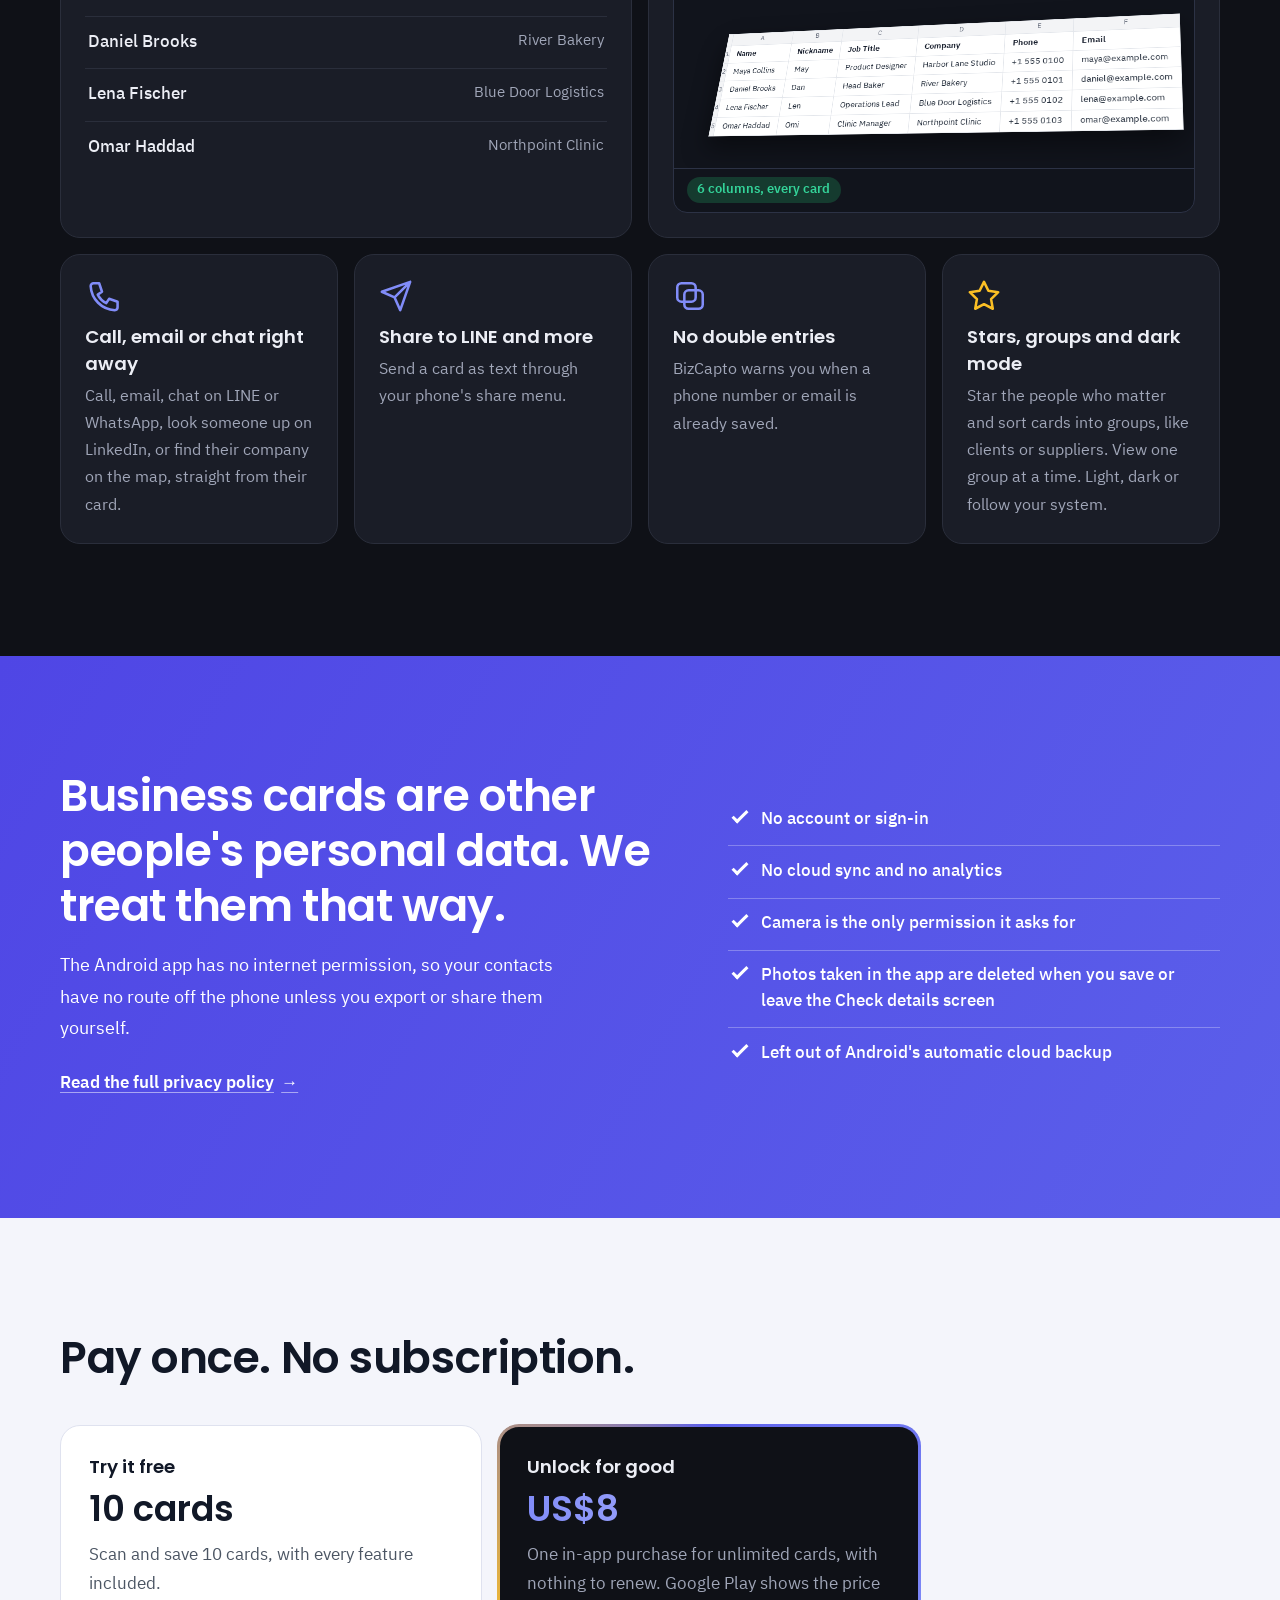
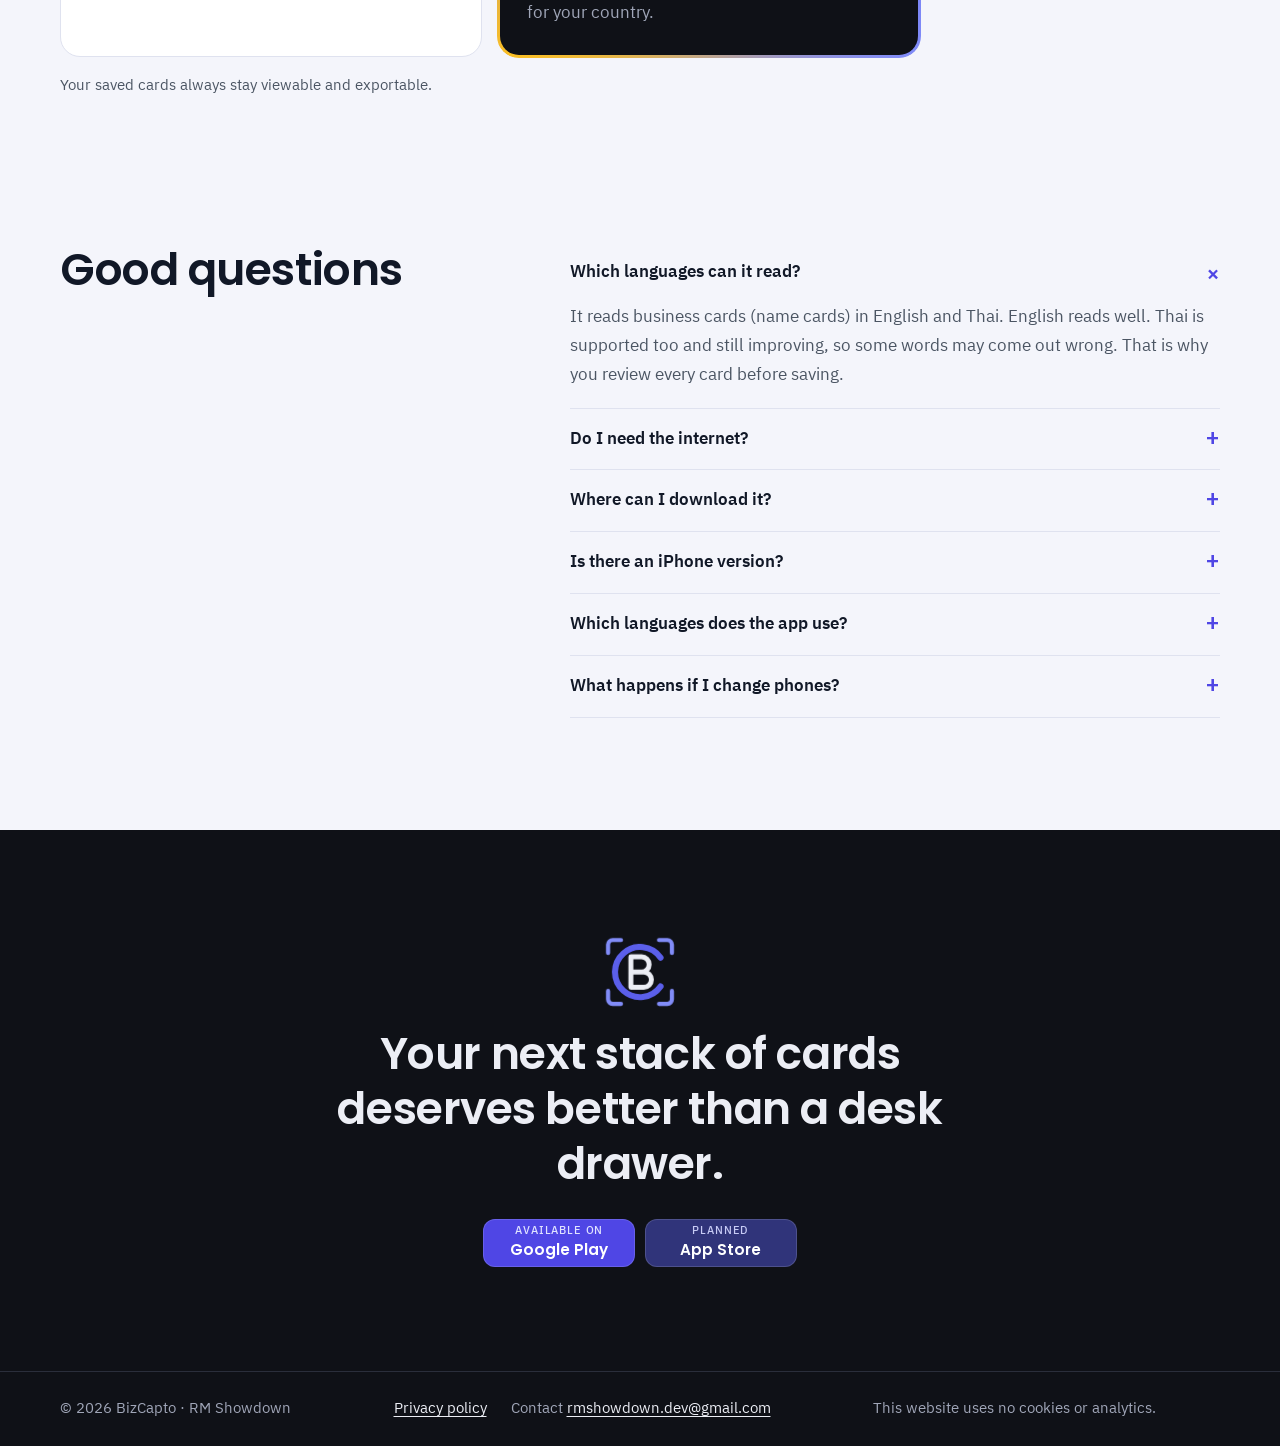
==== commit 4fa7864e: "feat(website): mobile menu, Thai page with hreflang, FAQ data, Play link and price" ====
--- a/index.html
+++ b/index.html
@@ -7,7 +7,11 @@
   <meta name="description" content="Business card scanner for Android. Save cards as contacts, sort into groups, call, email, LINE or WhatsApp. Offline, exports to Excel. Reads English and Thai.">
   <meta name="google-site-verification" content="9E5ic6exMu49nEAiIoT-Es5bumaMfsEbR8roI2fSj4I">
   <link rel="canonical" href="https://rmshowdown.github.io/bizcapto/">
-  <!-- ข้อมูลให้ Google รู้ว่าหน้านี้คือแอปมือถือ (ยังไม่ใส่ราคา จนกว่าจะขายจริง) -->
+  <!-- หน้าเดียวกัน 2 ภาษา: บอก Google ว่าหน้าไหนภาษาอะไร (ใส่เหมือนกันทั้ง 2 หน้า) -->
+  <link rel="alternate" hreflang="en" href="https://rmshowdown.github.io/bizcapto/">
+  <link rel="alternate" hreflang="th" href="https://rmshowdown.github.io/bizcapto/th/">
+  <link rel="alternate" hreflang="x-default" href="https://rmshowdown.github.io/bizcapto/">
+  <!-- ข้อมูลให้ Google รู้ว่าหน้านี้คือแอปมือถือ -->
   <script type="application/ld+json">
   {
     "@context": "https://schema.org",
@@ -17,43 +21,106 @@
     "description": "Business card scanner for Android. Save cards as contacts, sort into groups, call, email, LINE or WhatsApp. Offline, exports to Excel. Reads English and Thai.",
     "applicationCategory": "BusinessApplication",
     "operatingSystem": "Android 7.0 or newer",
-    "inLanguage": ["en", "th"],
+    "inLanguage": "en",
     "url": "https://rmshowdown.github.io/bizcapto/",
     "image": "https://rmshowdown.github.io/bizcapto/img/og-image.png",
+    "installUrl": "https://play.google.com/store/apps/details?id=com.rmshowdown.bizcapto",
+    "offers": { "@type": "Offer", "price": "0", "priceCurrency": "USD", "description": "10 cards included. Unlimited cards with a one-time in-app purchase." },
     "featureList": ["Business card scanner with on-device OCR", "Auto crop and auto capture", "Organize business cards into groups", "Search, star, call, email and share contacts", "Chat on LINE or WhatsApp from a card in one tap", "Find a company on the map from its card", "Export and import Excel (.xlsx)", "Works offline, no account"],
     "publisher": { "@type": "Organization", "name": "RM Showdown", "email": "rmshowdown.dev@gmail.com" }
+  }
+  </script>
+  <!-- คำถามที่พบบ่อยให้ Google อ่านได้: ข้อความต้องตรงกับหัวข้อ FAQ บนหน้า (หน้าไทยสร้างจาก th.js อัตโนมัติ) -->
+  <script type="application/ld+json" id="faq-ld">
+  {
+    "@context": "https://schema.org",
+    "@type": "FAQPage",
+    "mainEntity": [
+      {
+        "@type": "Question",
+        "name": "Which languages can it read?",
+        "acceptedAnswer": {
+          "@type": "Answer",
+          "text": "It reads business cards (name cards) in English and Thai. English reads well. Thai is supported too and still improving, so some words may come out wrong. That is why you review every card before saving."
+        }
+      },
+      {
+        "@type": "Question",
+        "name": "Do I need the internet?",
+        "acceptedAnswer": {
+          "@type": "Answer",
+          "text": "No. Scanning, reading and saving all happen on the phone. Only the LinkedIn button opens your browser, and only when you tap it."
+        }
+      },
+      {
+        "@type": "Question",
+        "name": "Where can I download it?",
+        "acceptedAnswer": {
+          "@type": "Answer",
+          "text": "On Google Play, for Android 7.0 or newer. Save 10 cards first, then unlock unlimited cards with one purchase if you like it."
+        }
+      },
+      {
+        "@type": "Question",
+        "name": "Is there an iPhone version?",
+        "acceptedAnswer": {
+          "@type": "Answer",
+          "text": "It is planned. Android comes first and the iPhone version is still being built."
+        }
+      },
+      {
+        "@type": "Question",
+        "name": "Which languages does the app use?",
+        "acceptedAnswer": {
+          "@type": "Answer",
+          "text": "The app follows your phone's language. English and Thai are available, and more languages are planned."
+        }
+      },
+      {
+        "@type": "Question",
+        "name": "What happens if I change phones?",
+        "acceptedAnswer": {
+          "@type": "Answer",
+          "text": "Export your cards to Excel on the old phone and import the file on the new one. There is no cloud copy, so keep that file safe."
+        }
+      }
+    ]
   }
   </script>
   <!-- ภาพและข้อความตอนแชร์ลิงก์ใน LINE, Facebook, X -->
   <meta property="og:type" content="website">
   <meta property="og:site_name" content="BizCapto">
+  <meta property="og:locale" content="en_US">
   <meta property="og:title" content="BizCapto: Offline Business Card Scanner">
   <meta property="og:description" content="Business card scanner for Android. Save cards as contacts, sort into groups, call, email, LINE or WhatsApp. Offline, exports to Excel. Reads English and Thai.">
   <meta property="og:url" content="https://rmshowdown.github.io/bizcapto/">
   <meta property="og:image" content="https://rmshowdown.github.io/bizcapto/img/og-image.png">
   <meta property="og:image:width" content="1024">
   <meta property="og:image:height" content="500">
-  <meta property="og:image:alt" content="BizCapto logo with the line: Scan business cards. Keep them private.">
+  <meta property="og:image:alt" content="A phone scans a sample business card and BizCapto fills in the contact details.">
   <meta name="twitter:card" content="summary_large_image">
   <meta name="theme-color" content="#0f1117">
   <link rel="icon" href="data:image/svg+xml,%3Csvg xmlns='http://www.w3.org/2000/svg' viewBox='0 0 100 100'%3E%3Crect width='100' height='100' rx='22' fill='%230f1117'/%3E%3Cg fill='none' stroke-linecap='round' stroke-linejoin='round' transform='translate(11 11) scale(.78)'%3E%3Cpath d='M77 31A33 33 0 1 0 77 69' stroke='%235b5fea' stroke-width='8'/%3E%3Cpath d='M8 25V14a6 6 0 0 1 6-6h11M75 8h11a6 6 0 0 1 6 6v11M92 75v11a6 6 0 0 1-6 6H75M25 92H14a6 6 0 0 1-6-6V75' stroke='%23818cf8' stroke-width='5.5'/%3E%3Cpath d='M38 30v40h17a10 10 0 0 0 0-20H38m0 0h14a10 10 0 0 0 0-20H38' stroke='%23eceef5' stroke-width='6.5'/%3E%3C/g%3E%3C/svg%3E">
   <link rel="stylesheet" href="fonts/fonts.css">
   <link rel="stylesheet" href="styles.css">
   <script>
-    // ภาษาไทยเปิดให้เฉพาะเครื่องที่มีภาษาไทยในการตั้งค่าภาษาเท่านั้น
-    // คนอื่นเห็นภาษาอังกฤษอย่างเดียว และไม่เห็นปุ่มสลับภาษา
-    // ลำดับการเลือก: ค่าที่เคยกดเลือก > ภาษาแรกของเครื่อง
+    // หน้าอังกฤษ (index.html) และหน้าไทย (th/index.html) เป็นคนละหน้า
+    // ปุ่ม EN / ไทย โชว์เฉพาะเครื่องที่ตั้งภาษาไทยไว้ (หรือตอนอยู่หน้าไทย)
+    // เปิดหน้าอังกฤษ: ถ้าเคยกดเลือกไทย หรือยังไม่เคยเลือกแต่ภาษาแรกของเครื่องเป็นไทย ให้ไปหน้าไทย
+    // (Google อ่านเว็บเป็นภาษาอังกฤษ จึงไม่ถูกพาไป และรู้จักหน้าไทยจาก hreflang ด้านบน)
     (function () {
+      var root = document.documentElement;
       var saved = null;
       try { saved = localStorage.getItem('bizcapto-lang'); } catch (e) { /* เบราว์เซอร์ปิดการเก็บค่า */ }
       var langs = navigator.languages && navigator.languages.length ? navigator.languages : [navigator.language || ''];
       var isThai = function (l) { return String(l).toLowerCase().indexOf('th') === 0; };
-      var thaiOk = Array.prototype.some.call(langs, isThai);
-      var lang = saved === 'th' || saved === 'en' ? saved : (isThai(langs[0]) ? 'th' : 'en');
-      if (!thaiOk) lang = 'en';
-      document.documentElement.lang = lang;
-      if (thaiOk) document.documentElement.classList.add('thai-ok');
-      document.documentElement.classList.add('js');
+      var thaiOk = root.lang === 'th' || Array.prototype.some.call(langs, isThai);
+      if (root.lang === 'en' && (saved === 'th' || (!saved && isThai(langs[0])))) {
+        location.replace('th/' + location.hash);
+        return;
+      }
+      if (thaiOk) root.classList.add('thai-ok');
+      root.classList.add('js');
     })();
   </script>
 </head>
@@ -73,18 +140,21 @@
   <header class="site-header">
     <div class="wrap bar">
       <a class="brand" href="#top"><svg aria-hidden="true"><use href="#logo"/></svg>BizCapto</a>
-      <nav class="nav" aria-label="Main" data-i18n-aria="nav.label">
+      <nav class="nav" id="mainNav" aria-label="Main" data-i18n-aria="nav.label">
         <a href="#how" data-i18n="nav.how">How it works</a>
         <a href="#features" data-i18n="nav.features">Features</a>
         <a href="#privacy" data-i18n="nav.privacy">Privacy</a>
         <a href="#pricing" data-i18n="nav.pricing">Pricing</a>
         <a href="#faq" data-i18n="nav.faq">FAQ</a>
       </nav>
-      <div class="lang" role="group" aria-label="Language" data-i18n-aria="lang.label">
+      <div class="lang" role="group" aria-label="Language" data-i18n-aria="lang.label" data-active="en">
         <span class="lang-thumb" aria-hidden="true"></span>
-        <button type="button" data-lang="en" aria-pressed="true">EN</button>
-        <button type="button" data-lang="th" aria-pressed="false">ไทย</button>
-      </div>
+        <a href="./" hreflang="en" lang="en" data-lang="en" aria-current="page">EN</a>
+        <a href="th/" hreflang="th" lang="th" data-lang="th">ไทย</a>
+      </div>
+      <button type="button" class="menu-btn" id="menuBtn" aria-expanded="false" aria-controls="mainNav" aria-label="Menu" data-i18n-aria="nav.menu">
+        <svg viewBox="0 0 24 24" aria-hidden="true"><path class="m1" d="M4 7h16"/><path class="m2" d="M4 12h16"/><path class="m3" d="M4 17h16"/></svg>
+      </button>
     </div>
     <span class="scroll-bar" aria-hidden="true"></span>
   </header>
@@ -95,11 +165,11 @@
       <div class="wrap hero-grid">
         <div class="hero-copy">
           <p class="eyebrow" data-i18n="hero.eyebrow"><span class="hl">Offline</span> business card scanner</p>
-          <h1 data-i18n="hero.title">Scan the card.<br>Keep the contact.<br><span>Stored on your phone.</span></h1>
+          <h1 data-i18n="hero.title">Scan business cards.<br>Keep every contact.<br><span>Stored on your phone.</span></h1>
           <p class="lead" data-i18n="hero.lead">BizCapto turns a paper business card into a contact you can search, call and email. It works offline, with no account and no cloud.</p>
           <div class="actions">
             <div class="stores">
-              <span class="soon"><small data-i18n="cta.soon">Coming soon</small><strong>Google Play</strong></span>
+              <a class="soon" href="https://play.google.com/store/apps/details?id=com.rmshowdown.bizcapto&amp;referrer=utm_source%3Dwebsite"><small data-i18n="cta.play">Available on</small><strong>Google Play</strong></a>
               <span class="soon soon-later"><small data-i18n="cta.planned">Planned</small><strong>App Store</strong></span>
             </div>
             <a class="btn btn-line" href="#how" data-i18n="hero.secondary">See how it works</a>
@@ -311,13 +381,13 @@
         <div class="plans">
           <article class="plan">
             <h3 data-i18n="price.free.title">Try it free</h3>
-            <p class="amount" data-i18n="price.free.amount">Free to start</p>
-            <p data-i18n="price.free.text">Scan your first cards at no cost, with every feature included.</p>
+            <p class="amount" data-i18n="price.free.amount">10 cards</p>
+            <p data-i18n="price.free.text">Scan and save 10 cards, with every feature included.</p>
           </article>
           <article class="plan plan-main">
             <h3 data-i18n="price.paid.title">Unlock for good</h3>
-            <p class="amount" data-i18n="price.paid.amount">Price coming soon</p>
-            <p data-i18n="price.paid.text">One in-app purchase for unlimited cards, with nothing to renew.</p>
+            <p class="amount" data-i18n="price.paid.amount">US$8</p>
+            <p data-i18n="price.paid.text">One in-app purchase for unlimited cards, with nothing to renew. Google Play shows the price for your country.</p>
           </article>
         </div>
         <p class="fine" data-i18n="price.note">Your saved cards always stay viewable and exportable.</p>
@@ -330,15 +400,15 @@
         <div class="qa">
           <details open>
             <summary data-i18n="faq.1.q">Which languages can it read?</summary>
-            <p data-i18n="faq.1.a">English reads well. Thai is supported too and still improving, so some words may come out wrong. That is why you review every card before saving.</p>
+            <p data-i18n="faq.1.a">It reads business cards (name cards) in English and Thai. English reads well. Thai is supported too and still improving, so some words may come out wrong. That is why you review every card before saving.</p>
           </details>
           <details>
             <summary data-i18n="faq.2.q">Do I need the internet?</summary>
             <p data-i18n="faq.2.a">No. Scanning, reading and saving all happen on the phone. Only the LinkedIn button opens your browser, and only when you tap it.</p>
           </details>
           <details>
-            <summary data-i18n="faq.3.q">When can I download it?</summary>
-            <p data-i18n="faq.3.a">BizCapto is still in development and is not on Google Play yet. It will need Android 7.0 or newer.</p>
+            <summary data-i18n="faq.3.q">Where can I download it?</summary>
+            <p data-i18n="faq.3.a">On <a href="https://play.google.com/store/apps/details?id=com.rmshowdown.bizcapto&amp;referrer=utm_source%3Dwebsite">Google Play</a>, for Android 7.0 or newer. Save 10 cards first, then unlock unlimited cards with one purchase if you like it.</p>
           </details>
           <details>
             <summary data-i18n="faq.4.q">Is there an iPhone version?</summary>
@@ -367,7 +437,7 @@
         </svg>
         <h2 data-i18n="close.title">Your next stack of cards deserves better than a desk drawer.</h2>
         <div class="stores">
-              <span class="soon"><small data-i18n="cta.soon">Coming soon</small><strong>Google Play</strong></span>
+              <a class="soon" href="https://play.google.com/store/apps/details?id=com.rmshowdown.bizcapto&amp;referrer=utm_source%3Dwebsite"><small data-i18n="cta.play">Available on</small><strong>Google Play</strong></a>
               <span class="soon soon-later"><small data-i18n="cta.planned">Planned</small><strong>App Store</strong></span>
             </div>
       </div>
@@ -389,7 +459,6 @@
     <svg viewBox="0 0 24 24" aria-hidden="true"><path d="M12 19V5M5 12l7-7 7 7"/></svg>
   </button>
 
-  <script src="th.js"></script>
   <script src="script.js"></script>
 </body>
 </html>
--- a/styles.css
+++ b/styles.css
@@ -59,9 +59,18 @@
 .nav a:hover { color: var(--text); }
 html:not(.thai-ok) .lang { display: none; }
 .lang { position: relative; display: grid; grid-template-columns: 1fr 1fr; padding: 3px; border-radius: 999px; background: var(--surface-2); flex: none; }
-.lang button { min-width: 46px; min-height: 36px; padding: 0 .7rem; border: 0; border-radius: 999px; background: none; color: var(--muted); font-weight: 600; font-size: .92rem; }
-.lang button { position: relative; transition: color .25s ease; }
-.lang button[aria-pressed="true"] { color: var(--bg); }
+.lang a { display: flex; align-items: center; justify-content: center; min-width: 46px; min-height: 36px; padding: 0 .7rem; border-radius: 999px; color: var(--muted); font-weight: 600; font-size: .92rem; text-decoration: none; }
+.lang a { position: relative; transition: color .25s ease; }
+.lang a[aria-current="page"] { color: var(--bg); }
+.lang a:not([aria-current]):hover { color: var(--text); }
+
+/* ปุ่มเมนูบนจอแคบ (☰) กดแล้วเมนูเลื่อนลงมาใต้แถบหัว */
+.menu-btn { display: none; flex: none; width: 44px; height: 44px; align-items: center; justify-content: center; border: 1px solid var(--line); border-radius: 12px; background: var(--surface); color: var(--text); cursor: pointer; }
+.menu-btn svg { width: 22px; height: 22px; fill: none; stroke: currentColor; stroke-width: 2; stroke-linecap: round; }
+.menu-btn path { transition: transform .25s ease, opacity .2s ease; transform-origin: 12px 12px; }
+.menu-btn[aria-expanded="true"] .m1 { transform: translateY(5px) rotate(45deg); }
+.menu-btn[aria-expanded="true"] .m2 { opacity: 0; }
+.menu-btn[aria-expanded="true"] .m3 { transform: translateY(-5px) rotate(-45deg); }
 
 /* ส่วนแรก */
 .hero { position: relative; overflow: hidden; }
@@ -80,7 +89,7 @@
 .stores { display: grid; grid-template-columns: repeat(2, 9.5rem); gap: .6rem; }
 .soon {
   display: flex; flex-direction: column; align-items: center; justify-content: center; min-height: 48px; padding: .3rem .75rem;
-  border-radius: 12px; line-height: 1.25; color: #fff; text-align: center; background: var(--indigo-ink);
+  border-radius: 12px; line-height: 1.25; color: #fff; text-align: center; text-decoration: none; background: var(--indigo-ink);
   box-shadow: inset 0 0 0 1px rgb(255 255 255 / .14); transition: background-color .2s ease;
 }
 /* ตัวเล็กบนป้ายต้องผ่าน 4.5:1: #e0e3ff บน indigo-ink = 5.0:1, ตอนชี้ (#4345c9) = 5.7:1 */
@@ -238,8 +247,14 @@
 .text-link:hover::after { transform: translateX(4px); }
 
 @media (max-width: 980px) {
-  .nav { display: none; }
+  .menu-btn { display: inline-flex; }
   .lang { margin-left: auto; }
+  .nav { position: absolute; top: 100%; left: 0; right: 0; flex-direction: column; gap: 0; margin: 0; padding: .4rem 1.25rem 1rem;
+    background: var(--bg); border-bottom: 1px solid var(--line); box-shadow: 0 18px 40px rgb(0 0 0 / .45);
+    visibility: hidden; opacity: 0; transform: translateY(-8px); transition: opacity .2s ease, transform .2s ease, visibility 0s .2s; }
+  .site-header.menu-open .nav { visibility: visible; opacity: 1; transform: none; transition: opacity .2s ease, transform .2s ease; }
+  .nav a { padding: .85rem .2rem; font-size: 1.05rem; color: var(--text); border-bottom: 1px solid var(--line); }
+  .nav a:last-child { border-bottom: 0; }
   .bento { grid-template-columns: repeat(2, 1fr); }
 }
 @media (max-width: 820px) {
@@ -261,8 +276,6 @@
 .scroll-bar { position: absolute; left: 0; right: 0; bottom: -1px; height: 2px; background: linear-gradient(90deg, var(--indigo-strong), var(--indigo), var(--amber)); transform: scaleX(var(--scroll, 0)); transform-origin: left; }
 .lang-thumb { position: absolute; top: 3px; bottom: 3px; left: 3px; width: calc(50% - 3px); border-radius: 999px; background: var(--indigo); transition: transform .35s cubic-bezier(.3, 1.4, .5, 1); }
 .lang[data-active="th"] .lang-thumb { transform: translateX(100%); }
-main, .nav, .site-footer { transition: opacity .16s ease; }
-.swapping main, .swapping .nav, .swapping .site-footer { opacity: 0; }
 
 /* ส่วนแรก: แสงเคลื่อนไหวและข้อความไล่ขึ้นตอนเปิดหน้า */
 .aurora { position: absolute; inset: 0; overflow: hidden; pointer-events: none; }
